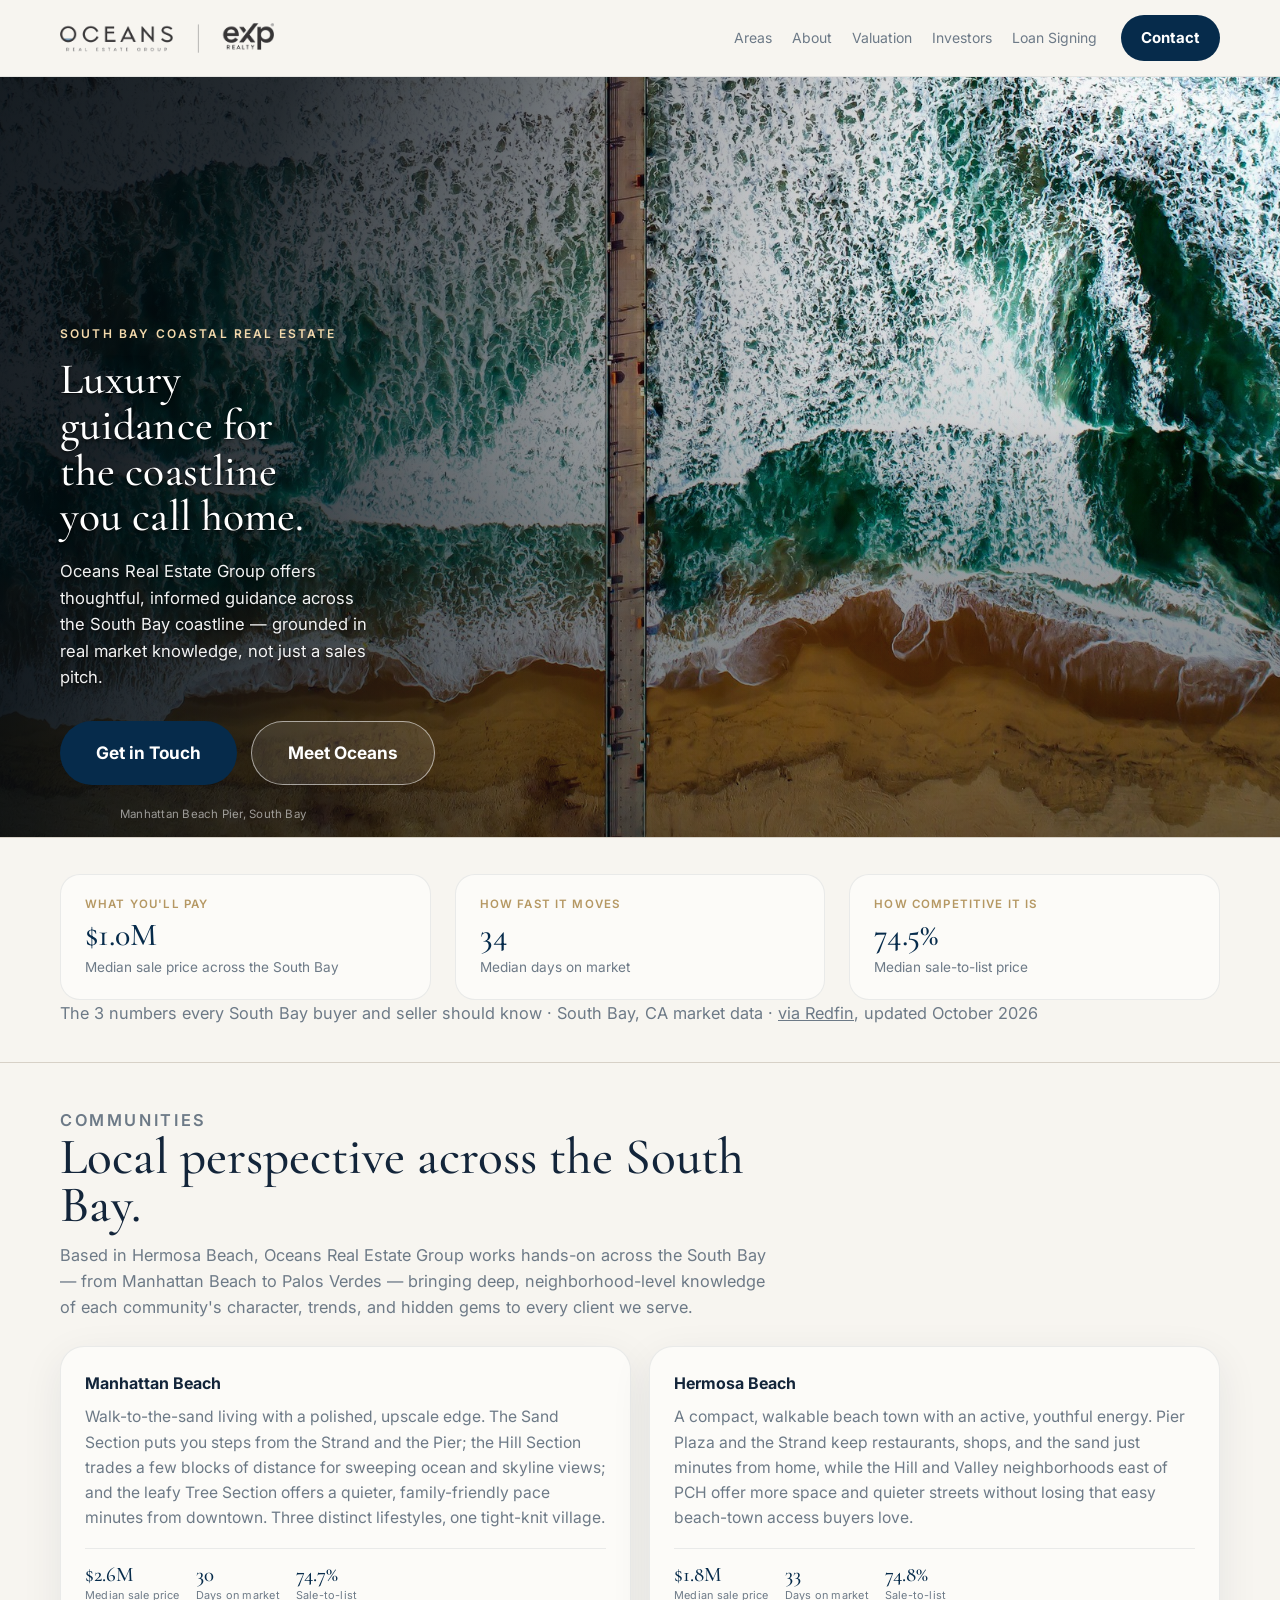
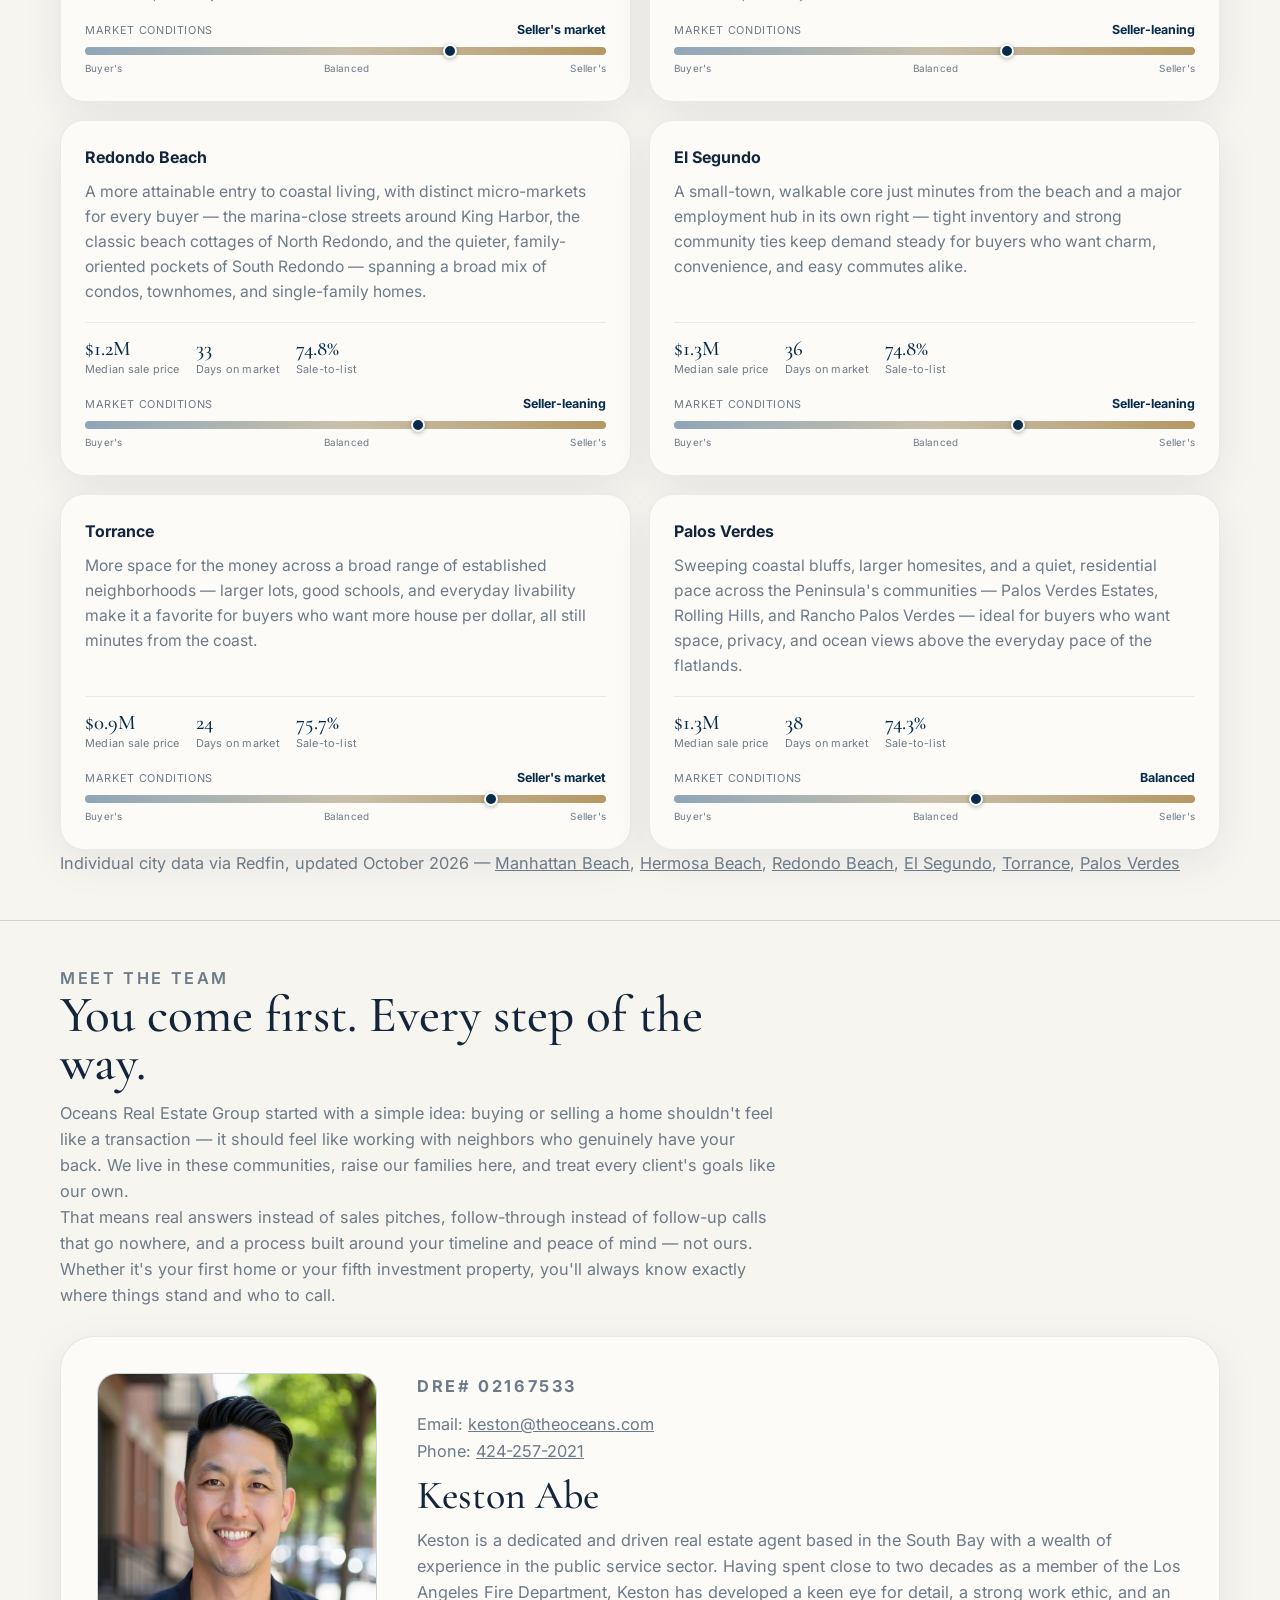
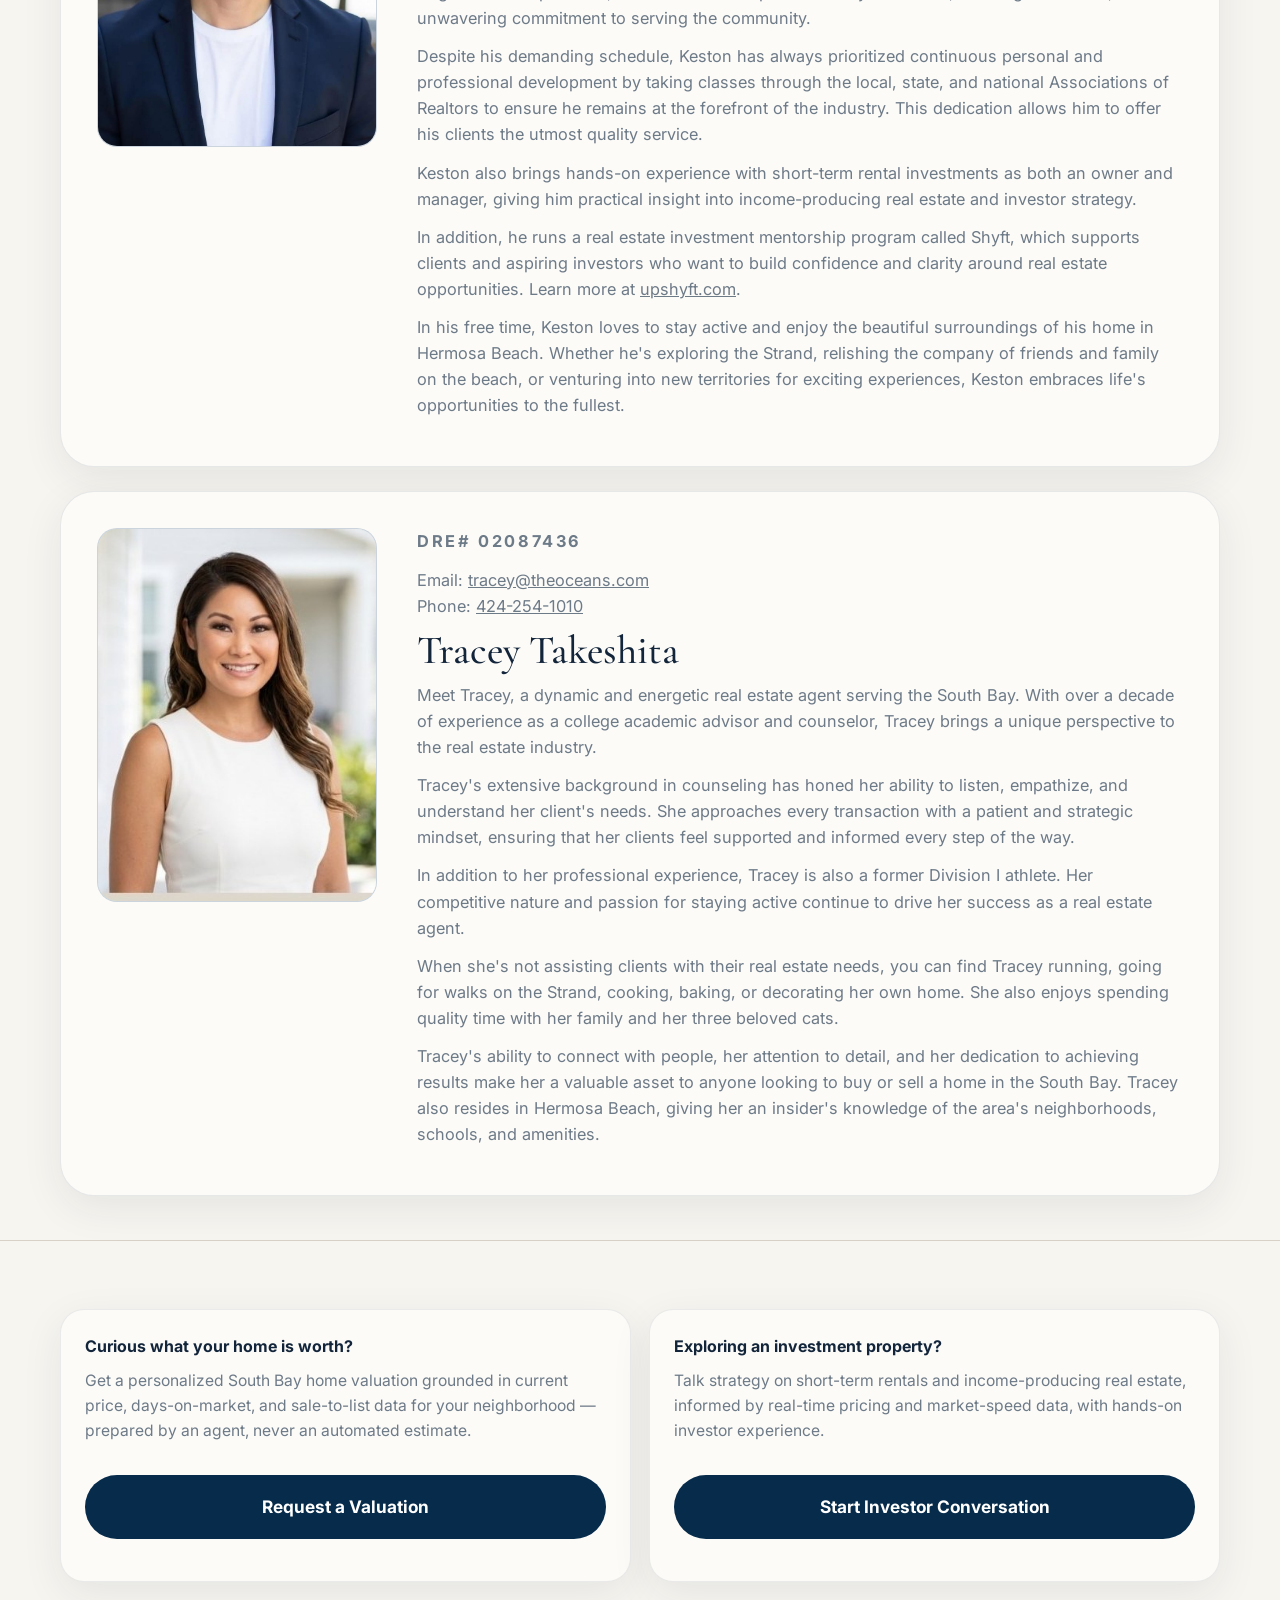
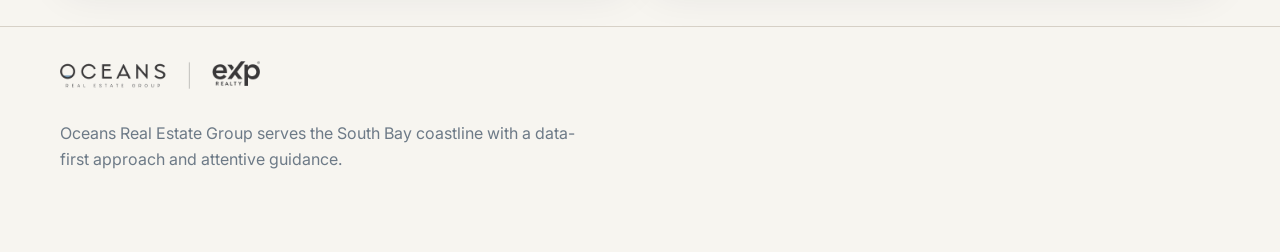
==== index.html @ c9e2d71c "Point lead forms at FormSubmit instead of HighLevel. Each form now posts JSON to the FormSubmit endp" ====
<!doctype html>
<html lang="en" data-theme="light">
<head>
<meta charset="utf-8">
<meta name="viewport" content="width=device-width, initial-scale=1">
<title>Oceans Real Estate Group | South Bay Real Estate</title>
<link rel="icon" href="/favicon.ico" sizes="any">
<link rel="icon" type="image/png" sizes="32x32" href="/images/favicon-32.png">
<link rel="icon" type="image/png" sizes="16x16" href="/images/favicon-16.png">
<link rel="apple-touch-icon" sizes="180x180" href="/images/apple-touch-icon.png">
<link rel="preconnect" href="https://fonts.googleapis.com">
<link rel="preconnect" href="https://fonts.gstatic.com" crossorigin>
<link href="https://fonts.googleapis.com/css2?family=Cormorant+Garamond:wght@400;500;600&family=Inter:wght@400;500;600;700&display=swap" rel="stylesheet">
<style>
:root{--bg:#f7f5f0;--surface:#fcfbf8;--surface-2:#f1ede6;--line:#d7d1c7;--text:#13253a;--muted:#6d7a87;--accent:#062b4b;--gold:#b59863;--radius-lg:28px;--radius-xl:36px;--shadow:0 12px 40px rgba(19,37,58,.08);--content:1160px}
*,:before,:after{box-sizing:border-box}html,body{margin:0;padding:0}body{font-family:Inter,system-ui,sans-serif;background:var(--bg);color:var(--text);line-height:1.6}img{display:block;max-width:100%;height:auto}a{color:inherit}
.container{width:min(var(--content),calc(100vw - 32px));margin:0 auto}
.skip{position:absolute;left:-9999px}.skip:focus{left:16px;top:16px;background:#fff;padding:10px 14px;border-radius:999px;z-index:999}
.site-header{position:sticky;top:0;z-index:30;background:rgba(247,245,240,.92);backdrop-filter:blur(14px);border-bottom:1px solid rgba(19,37,58,.08)}
.header-inner{min-height:76px;display:flex;align-items:center;justify-content:space-between;gap:24px}
.brand{display:flex;align-items:center;min-width:0;flex:1}
.brand-mark{width:min(620px,94vw);height:30px;background-size:auto 30px;background:url('[data-uri]') left center/contain no-repeat}
.header-links{display:flex;gap:20px;align-items:center;color:var(--muted);font-size:14px}
.header-links a{text-decoration:none}
.header-cta{display:inline-flex;align-items:center;justify-content:center;min-height:46px;padding:0 20px;border-radius:999px;background:var(--accent);color:#fff;text-decoration:none;font-weight:700;font-size:15px;white-space:nowrap}
.eyebrow{margin:0 0 14px;color:var(--gold);text-transform:uppercase;letter-spacing:.18em;font-size:12px;font-weight:600}
h1{margin:0 0 18px;font-family:'Cormorant Garamond',serif;font-weight:500;font-size:clamp(3.4rem,6vw,6.6rem);line-height:.94;letter-spacing:-.035em;max-width:9.2ch}
.lede{margin:0 0 30px;color:var(--muted);font-size:clamp(1.02rem,1.3vw,1.2rem);max-width:34ch}
.cta-row{display:flex;gap:14px;flex-wrap:wrap}.btn{display:inline-flex;align-items:center;justify-content:center;min-height:64px;padding:0 36px;border-radius:999px;text-decoration:none;font-weight:700;font-size:1.08rem}.btn-primary{background:var(--accent);color:#fff}.btn-secondary{background:var(--accent);color:#fff;border:1px solid var(--accent)}
.hero{position:relative;overflow:hidden;padding:0;min-height:min(86vh,760px);display:flex;flex-direction:column;justify-content:flex-end;isolation:isolate}
.hero-media{position:absolute;inset:0;z-index:0}
.hero-media img{width:100%;height:100%;object-fit:cover;object-position:center center;transform:scale(1.03)}
.hero-media::after{content:"";position:absolute;inset:0;background:linear-gradient(115deg,rgba(2,9,15,.92) 0%,rgba(2,9,15,.86) 18%,rgba(3,11,18,.62) 32%,rgba(3,12,19,.30) 46%,rgba(4,14,22,.08) 58%,rgba(4,14,22,.02) 70%,rgba(4,14,22,0) 100%),linear-gradient(180deg,rgba(4,14,22,0) 0%,rgba(4,14,22,.03) 25%,rgba(3,12,19,.16) 45%,rgba(2,10,17,.38) 62%,rgba(1,8,13,.58) 100%)}
.hero-inner{position:relative;z-index:2;padding:0 0 52px;display:flex;flex-direction:column;justify-content:flex-end;min-height:min(86vh,760px)}
.hero-copy{max-width:600px;opacity:0;transform:translateY(18px);animation:heroRise .9s cubic-bezier(.16,1,.3,1) .1s forwards}
.hero-copy .eyebrow{opacity:0;transform:translateY(12px);animation:heroRise .8s cubic-bezier(.16,1,.3,1) .05s forwards;color:#f3d9ac}
.hero-copy h1{opacity:0;transform:translateY(16px);animation:heroRise .9s cubic-bezier(.16,1,.3,1) .18s forwards;color:#fff;text-shadow:0 2px 4px rgba(0,0,0,.65),0 8px 28px rgba(0,0,0,.55),0 1px 0 rgba(0,0,0,.4);font-size:clamp(2.1rem,3.4vw,3.5rem);line-height:1.05;max-width:13ch;letter-spacing:.002em}
.hero-copy .lede{opacity:0;transform:translateY(14px);animation:heroRise .9s cubic-bezier(.16,1,.3,1) .3s forwards;color:rgba(255,255,255,.94);text-shadow:0 1px 3px rgba(0,0,0,.6),0 4px 16px rgba(0,0,0,.45);max-width:32ch}
.hero-copy .cta-row{opacity:0;transform:translateY(14px);animation:heroRise .9s cubic-bezier(.16,1,.3,1) .42s forwards}
.hero-copy .btn-secondary{background:rgba(255,255,255,.1);color:#fff;border:1px solid rgba(255,255,255,.55);backdrop-filter:blur(6px)}
@keyframes heroRise{to{opacity:1;transform:translateY(0)}}
@media (prefers-reduced-motion:reduce){.hero-copy,.hero-copy .eyebrow,.hero-copy h1,.hero-copy .lede,.hero-copy .cta-row{animation:none;opacity:1;transform:none}}
.hero-credit{position:absolute;right:0;bottom:14px;z-index:2;font-size:.72rem;color:rgba(255,255,255,.55);letter-spacing:.02em}
@media (max-width:900px){.hero{min-height:92vh}.hero-inner{min-height:92vh;padding:0 0 40px}.hero-copy h1{font-size:clamp(2.4rem,9vw,3rem);max-width:10ch}.hero-copy .lede{font-size:.98rem;max-width:26ch}}
.section{padding:44px 0;border-top:1px solid var(--line)}
.section-intro{max-width:720px;margin-bottom:26px}.section-label{margin:0 0 10px;color:var(--gold);text-transform:uppercase;letter-spacing:.16em;font-size:12px;font-weight:600}
.section h2{margin:0 0 12px;font-family:'Cormorant Garamond',serif;font-size:clamp(2.4rem,4vw,3.8rem);line-height:.94;font-weight:500}.section p{margin:0;color:var(--muted);font-size:1.02rem}
select{width:100%;max-width:100%}
.cards{display:grid;grid-template-columns:repeat(3,minmax(0,1fr));gap:18px;margin-top:24px}.card{background:var(--surface);border:1px solid rgba(19,37,58,.08);border-radius:24px;padding:24px;box-shadow:var(--shadow);display:flex;flex-direction:column}.card h3{margin:0 0 8px;font-size:1rem}.card p{font-size:.98rem;margin:0 0 18px}
.card-stats{display:flex;gap:16px;margin-top:auto;padding-top:16px;border-top:1px solid rgba(19,37,58,.08);flex-wrap:wrap}
.card-stat{display:flex;flex-direction:column;gap:1px}
.card-stat b{font-family:'Cormorant Garamond',serif;font-weight:500;font-size:1.3rem;color:var(--accent);line-height:1}
.card-stat span{font-size:.68rem;color:var(--muted);letter-spacing:.02em}
.market-gauge{margin:16px 0 0}
.market-gauge-label{display:flex;justify-content:space-between;align-items:baseline;margin-bottom:7px}
.market-gauge-title{font-size:.68rem;text-transform:uppercase;letter-spacing:.06em;color:var(--muted)}
.market-gauge-value{font-size:.78rem;font-weight:700;color:var(--accent)}
.market-gauge-track{position:relative;height:8px;border-radius:999px;background:linear-gradient(90deg,#8fa6b8 0%,#c9c0ab 50%,var(--gold) 100%);overflow:visible}
.market-gauge-marker{position:absolute;top:50%;width:14px;height:14px;border-radius:50%;background:var(--accent);border:2px solid var(--surface);box-shadow:0 1px 4px rgba(19,37,58,.35);transform:translate(-50%,-50%);transition:left 1s cubic-bezier(.16,1,.3,1)}
.market-gauge-ticks{display:flex;justify-content:space-between;margin-top:6px;font-size:.62rem;color:var(--muted);letter-spacing:.02em}
.card-stats-source{margin:12px 0 0;font-size:.7rem;color:var(--muted)}
.card-stats-source a{color:var(--muted);text-decoration:underline}
@media (max-width:900px){.card-stat b{font-size:1.15rem}.card-stat span{font-size:.64rem}.card-stats{gap:12px}}
#priorities{padding:36px 0;border-top:1px solid var(--line)}
.priorities-grid{display:grid;grid-template-columns:repeat(3,minmax(0,1fr));gap:24px}
.priority{display:flex;flex-direction:column;gap:4px;padding:20px 24px;background:var(--surface);border:1px solid rgba(19,37,58,.08);border-radius:20px}
.priority-label{font-size:.72rem;letter-spacing:.1em;text-transform:uppercase;color:var(--gold);font-weight:600}
.priority .stat-count{font-family:'Cormorant Garamond',serif;font-weight:500;font-size:2rem;color:var(--accent);line-height:1;margin:2px 0}
.priority-desc{font-size:.85rem;color:var(--muted)}
@media (max-width:900px){.priorities-grid{grid-template-columns:1fr;gap:14px}.priority{padding:18px 20px}.priority .stat-count{font-size:1.7rem}}
.team-grid{display:flex;flex-direction:column;gap:24px;margin-top:28px}.team-member{display:grid;grid-template-columns:280px minmax(0,1fr);gap:40px;background:var(--surface);border:1px solid rgba(19,37,58,.09);border-radius:34px;box-shadow:var(--shadow);padding:36px}.team-photo{width:100%}.team-photo img{width:100%;aspect-ratio:3/4;object-fit:cover;object-position:center top;border-radius:20px;border:1px solid rgba(19,37,58,.08);background:#dbe3ea;display:block}.team-info{min-width:0;display:flex;flex-direction:column;justify-content:center}.team-contact{margin:0 0 12px;color:var(--muted);font-size:.98rem}.bio-kicker{margin:0 0 10px;font-size:12px;letter-spacing:.16em;text-transform:uppercase;color:var(--gold);font-weight:700}.team-card-name{margin:0 0 12px!important;font-family:'Cormorant Garamond',serif!important;font-size:40px!important;line-height:.98!important;font-weight:500!important}.team-info p{margin:0 0 12px;color:var(--muted);font-size:1.02rem;max-width:78ch}
.footer{padding:34px 0 64px;border-top:1px solid var(--line)}
.footer-inner{display:flex;flex-direction:column;gap:16px;align-items:flex-start}
.footer-brand{width:min(320px,60vw);height:28px;background:url('[data-uri]') left center/contain no-repeat;opacity:.98}
.footer-copy{max-width:52ch;color:var(--muted);font-size:1rem}
.contact-grid{display:grid;grid-template-columns:minmax(0,1.05fr) minmax(320px,.85fr);gap:36px;align-items:start}
.contact-aside{background:var(--surface-2);border:1px solid rgba(19,37,58,.08);border-radius:24px;padding:28px;box-shadow:var(--shadow)}
.contact-aside h3{margin:0 0 14px;font-family:'Cormorant Garamond',serif;font-size:1.7rem;font-weight:500}
.contact-aside ul{margin:0;padding:0;list-style:none;display:grid;gap:14px}
.contact-aside li{display:flex;gap:12px;align-items:flex-start;color:var(--muted);font-size:.98rem}
.contact-aside li b{color:var(--text);display:block;font-size:.95rem;margin-bottom:2px}
.contact-aside .aside-divider{margin:18px 0;border-top:1px solid rgba(19,37,58,.1)}
@media (max-width:900px){.contact-grid{grid-template-columns:1fr}}
@media (max-width:900px){.header-inner{min-height:66px}.header-links{display:none}.brand-mark{width:min(620px,94vw);height:26px;background-size:auto 26px}.cards,.team-member{grid-template-columns:1fr}.hero-copy{max-width:none}.eyebrow{margin-bottom:12px;font-size:11px}.hero-copy h1{font-size:clamp(2.9rem,12vw,4.5rem);line-height:.96;max-width:11ch;letter-spacing:-.03em;text-wrap:balance}.lede{font-size:1rem;max-width:24ch}.cta-row{gap:12px}.btn{min-height:54px;padding:0 24px}.team-member{padding:22px;gap:18px}.team-photo img{aspect-ratio:4/3;max-width:220px;margin:0 auto}.team-card-name{font-size:34px!important}.footer-brand{width:min(280px,72vw);height:24px}form div[style*="grid-template-columns:repeat(2,minmax(0,1fr))"],form div[style*="grid-template-columns:repeat(3,minmax(0,1fr))"]{grid-template-columns:1fr !important}.cards[style*="grid-template-columns"]{grid-template-columns:1fr !important}}
</style>
</head>
<body>
<a class="skip" href="#main">Skip to content</a>
<header class="site-header">
  <div class="container header-inner">
    <div class="brand" aria-label="Oceans Real Estate Group and eXp Realty"><div class="brand-mark"></div></div>
    <nav class="header-links" aria-label="Primary">
      <a href="#areas">Areas</a>
      <a href="#about">About</a>
      <a href="valuation.html">Valuation</a>
      <a href="investor.html">Investors</a>
      <a href="loan-signing.html">Loan Signing</a>
    </nav>
    <a class="header-cta" href="contact.html">Contact</a>
  </div>
</header>
<main id="main">
  <section class="hero">
    <div class="hero-media">
      <picture>
        <source media="(max-width:760px)" srcset="images/hero-manhattan-pier-mobile.jpg">
        <img src="images/hero-manhattan-pier-desktop.jpg" alt="Aerial view straight down the Manhattan Beach Pier and Roundhouse, with the Sand Section and South Bay coastline beyond" fetchpriority="high">
      </picture>
    </div>
    <div class="container hero-inner">
      <div class="hero-copy">
        <p class="eyebrow">South Bay Coastal Real Estate</p>
        <h1>Luxury guidance for the coastline you call home.</h1>
        <p class="lede">Oceans Real Estate Group offers thoughtful, informed guidance across the South Bay coastline — grounded in real market knowledge, not just a sales pitch.</p>
        <div class="cta-row">
          <a class="btn btn-primary" href="contact.html">Get in Touch</a>
          <a class="btn btn-secondary" href="#about">Meet Oceans</a>
        </div>
      </div>
    </div>
    <span class="hero-credit container">Manhattan Beach Pier, South Bay</span>
  </section>
  <section class="section" id="priorities">
    <div class="container">
      <div class="priorities-grid">
        <div class="priority">
          <span class="priority-label">What you'll pay</span>
          <b class="stat-count" data-target="1.3" data-prefix="$" data-suffix="M" data-decimals="1">$0M</b>
          <span class="priority-desc">Median sale price across the South Bay</span>
        </div>
        <div class="priority">
          <span class="priority-label">How fast it moves</span>
          <b class="stat-count" data-target="45">0</b>
          <span class="priority-desc">Median days on market</span>
        </div>
        <div class="priority">
          <span class="priority-label">How competitive it is</span>
          <b class="stat-count" data-target="99.3" data-suffix="%" data-decimals="1">0%</b>
          <span class="priority-desc">Median sale-to-list price</span>
        </div>
      </div>
      <p class="card-stats-source">The 3 numbers every South Bay buyer and seller should know · South Bay, CA market data · <a href="https://www.redfin.com/neighborhood/547182/CA/Rancho-Palos-Verdes/South-Bay/housing-market" target="_blank" rel="noopener">via Redfin</a>, updated October 2026</p>
    </div>
  </section>
  <section class="section" id="areas">
    <div class="container">
      <div class="section-intro">
        <p class="section-label">Communities</p>
        <h2>Local perspective across the South Bay.</h2>
        <p>Based in Hermosa Beach, Oceans Real Estate Group works hands-on across the South Bay — from Manhattan Beach to Palos Verdes — bringing deep, neighborhood-level knowledge of each community's character, trends, and hidden gems to every client we serve.</p>
      </div>
      <div class="cards" style="grid-template-columns:repeat(2,minmax(0,1fr))">
        <article class="card">
          <h3>Manhattan Beach</h3>
          <p>Walk-to-the-sand living with a polished, upscale edge. The Sand Section puts you steps from the Strand and the Pier; the Hill Section trades a few blocks of distance for sweeping ocean and skyline views; and the leafy Tree Section offers a quieter, family-friendly pace minutes from downtown. Three distinct lifestyles, one tight-knit village.</p>
          <div class="card-stats">
            <div class="card-stat"><b class="stat-count" data-target="3492689" data-prefix="$" data-suffix="" data-format="compact">$0</b><span>Median sale price</span></div>
            <div class="card-stat"><b class="stat-count" data-target="40">0</b><span>Days on market</span></div>
            <div class="card-stat"><b class="stat-count" data-target="99.6" data-suffix="%" data-decimals="1">0%</b><span>Sale-to-list</span></div>
          </div>
          <div class="market-gauge" data-score="70">
            <div class="market-gauge-label"><span class="market-gauge-title">Market conditions</span><span class="market-gauge-value">Seller's market</span></div>
            <div class="market-gauge-track"><span class="market-gauge-marker"></span></div>
            <div class="market-gauge-ticks"><span>Buyer's</span><span>Balanced</span><span>Seller's</span></div>
          </div>
        </article>
        <article class="card">
          <h3>Hermosa Beach</h3>
          <p>A compact, walkable beach town with an active, youthful energy. Pier Plaza and the Strand keep restaurants, shops, and the sand just minutes from home, while the Hill and Valley neighborhoods east of PCH offer more space and quieter streets without losing that easy beach-town access buyers love.</p>
          <div class="card-stats">
            <div class="card-stat"><b class="stat-count" data-target="2417650" data-prefix="$" data-suffix="" data-format="compact">$0</b><span>Median sale price</span></div>
            <div class="card-stat"><b class="stat-count" data-target="44">0</b><span>Days on market</span></div>
            <div class="card-stat"><b class="stat-count" data-target="99.7" data-suffix="%" data-decimals="1">0%</b><span>Sale-to-list</span></div>
          </div>
          <div class="market-gauge" data-score="64">
            <div class="market-gauge-label"><span class="market-gauge-title">Market conditions</span><span class="market-gauge-value">Seller-leaning</span></div>
            <div class="market-gauge-track"><span class="market-gauge-marker"></span></div>
            <div class="market-gauge-ticks"><span>Buyer's</span><span>Balanced</span><span>Seller's</span></div>
          </div>
        </article>
        <article class="card">
          <h3>Redondo Beach</h3>
          <p>A more attainable entry to coastal living, with distinct micro-markets for every buyer — the marina-close streets around King Harbor, the classic beach cottages of North Redondo, and the quieter, family-oriented pockets of South Redondo — spanning a broad mix of condos, townhomes, and single-family homes.</p>
          <div class="card-stats">
            <div class="card-stat"><b class="stat-count" data-target="1574958" data-prefix="$" data-suffix="" data-format="compact">$0</b><span>Median sale price</span></div>
            <div class="card-stat"><b class="stat-count" data-target="44">0</b><span>Days on market</span></div>
            <div class="card-stat"><b class="stat-count" data-target="99.7" data-suffix="%" data-decimals="1">0%</b><span>Sale-to-list</span></div>
          </div>
          <div class="market-gauge" data-score="64">
            <div class="market-gauge-label"><span class="market-gauge-title">Market conditions</span><span class="market-gauge-value">Seller-leaning</span></div>
            <div class="market-gauge-track"><span class="market-gauge-marker"></span></div>
            <div class="market-gauge-ticks"><span>Buyer's</span><span>Balanced</span><span>Seller's</span></div>
          </div>
        </article>
        <article class="card">
          <h3>El Segundo</h3>
          <p>A small-town, walkable core just minutes from the beach and a major employment hub in its own right — tight inventory and strong community ties keep demand steady for buyers who want charm, convenience, and easy commutes alike.</p>
          <div class="card-stats">
            <div class="card-stat"><b class="stat-count" data-target="1698876" data-prefix="$" data-suffix="" data-format="compact">$0</b><span>Median sale price</span></div>
            <div class="card-stat"><b class="stat-count" data-target="48">0</b><span>Days on market</span></div>
            <div class="card-stat"><b class="stat-count" data-target="99.7" data-suffix="%" data-decimals="1">0%</b><span>Sale-to-list</span></div>
          </div>
          <div class="market-gauge" data-score="66">
            <div class="market-gauge-label"><span class="market-gauge-title">Market conditions</span><span class="market-gauge-value">Seller-leaning</span></div>
            <div class="market-gauge-track"><span class="market-gauge-marker"></span></div>
            <div class="market-gauge-ticks"><span>Buyer's</span><span>Balanced</span><span>Seller's</span></div>
          </div>
        </article>
        <article class="card">
          <h3>Torrance</h3>
          <p>More space for the money across a broad range of established neighborhoods — larger lots, good schools, and everyday livability make it a favorite for buyers who want more house per dollar, all still minutes from the coast.</p>
          <div class="card-stats">
            <div class="card-stat"><b class="stat-count" data-target="1206701" data-prefix="$" data-suffix="" data-format="compact">$0</b><span>Median sale price</span></div>
            <div class="card-stat"><b class="stat-count" data-target="32">0</b><span>Days on market</span></div>
            <div class="card-stat"><b class="stat-count" data-target="100.9" data-suffix="%" data-decimals="1">0%</b><span>Sale-to-list</span></div>
          </div>
          <div class="market-gauge" data-score="78">
            <div class="market-gauge-label"><span class="market-gauge-title">Market conditions</span><span class="market-gauge-value">Seller's market</span></div>
            <div class="market-gauge-track"><span class="market-gauge-marker"></span></div>
            <div class="market-gauge-ticks"><span>Buyer's</span><span>Balanced</span><span>Seller's</span></div>
          </div>
        </article>
        <article class="card">
          <h3>Palos Verdes</h3>
          <p>Sweeping coastal bluffs, larger homesites, and a quiet, residential pace across the Peninsula's communities — Palos Verdes Estates, Rolling Hills, and Rancho Palos Verdes — ideal for buyers who want space, privacy, and ocean views above the everyday pace of the flatlands.</p>
          <div class="card-stats">
            <div class="card-stat"><b class="stat-count" data-target="1738849" data-prefix="$" data-suffix="" data-format="compact">$0</b><span>Median sale price</span></div>
            <div class="card-stat"><b class="stat-count" data-target="50">0</b><span>Days on market</span></div>
            <div class="card-stat"><b class="stat-count" data-target="99.0" data-suffix="%" data-decimals="1">0%</b><span>Sale-to-list</span></div>
          </div>
          <div class="market-gauge" data-score="58">
            <div class="market-gauge-label"><span class="market-gauge-title">Market conditions</span><span class="market-gauge-value">Balanced</span></div>
            <div class="market-gauge-track"><span class="market-gauge-marker"></span></div>
            <div class="market-gauge-ticks"><span>Buyer's</span><span>Balanced</span><span>Seller's</span></div>
          </div>
        </article>
      </div>
      <p class="card-stats-source">Individual city data via Redfin, updated October 2026 — <a href="https://www.redfin.com/city/11576/CA/Manhattan-Beach/housing-market" target="_blank" rel="noopener">Manhattan Beach</a>, <a href="https://www.redfin.com/city/8536/CA/Hermosa-Beach/housing-market" target="_blank" rel="noopener">Hermosa Beach</a>, <a href="https://www.redfin.com/city/15507/CA/Redondo-Beach/housing-market" target="_blank" rel="noopener">Redondo Beach</a>, <a href="https://www.redfin.com/city/5771/CA/El-Segundo/housing-market" target="_blank" rel="noopener">El Segundo</a>, <a href="https://www.redfin.com/city/20094/CA/Torrance/housing-market" target="_blank" rel="noopener">Torrance</a>, <a href="https://www.redfin.com/city/15404/CA/Rancho-Palos-Verdes/housing-market" target="_blank" rel="noopener">Palos Verdes</a></p>
    </div>
  </section>
  <section class="section" id="about">
    <div class="container">
      <div class="section-intro">
        <p class="section-label">Meet the Team</p>
        <h2>You come first. Every step of the way.</h2>
        <p>Oceans Real Estate Group started with a simple idea: buying or selling a home shouldn't feel like a transaction — it should feel like working with neighbors who genuinely have your back. We live in these communities, raise our families here, and treat every client's goals like our own.</p>
        <p>That means real answers instead of sales pitches, follow-through instead of follow-up calls that go nowhere, and a process built around your timeline and peace of mind — not ours. Whether it's your first home or your fifth investment property, you'll always know exactly where things stand and who to call.</p>
      </div>
      <div class="team-grid">
      <article class="team-member">
        <div class="team-photo"><img src="[data-uri]" alt="Keston Abe headshot" width="900" height="1100"></div>
        <div class="team-info">
          <p class="bio-kicker">DRE# 02167533</p>
          <p class="team-contact">Email: <a href="mailto:keston@theoceans.com">keston@theoceans.com</a><br>Phone: <a href="tel:4242572021">424-257-2021</a></p>
          <h3 class="team-card-name">Keston Abe</h3>
          <p>Keston is a dedicated and driven real estate agent based in the South Bay with a wealth of experience in the public service sector. Having spent close to two decades as a member of the Los Angeles Fire Department, Keston has developed a keen eye for detail, a strong work ethic, and an unwavering commitment to serving the community.</p>
          <p>Despite his demanding schedule, Keston has always prioritized continuous personal and professional development by taking classes through the local, state, and national Associations of Realtors to ensure he remains at the forefront of the industry. This dedication allows him to offer his clients the utmost quality service.</p>
          <p>Keston also brings hands-on experience with short-term rental investments as both an owner and manager, giving him practical insight into income-producing real estate and investor strategy.</p>
          <p>In addition, he runs a real estate investment mentorship program called Shyft, which supports clients and aspiring investors who want to build confidence and clarity around real estate opportunities. Learn more at <a href="https://upshyft.com" target="_blank" rel="noopener noreferrer">upshyft.com</a>.</p>
          <p>In his free time, Keston loves to stay active and enjoy the beautiful surroundings of his home in Hermosa Beach. Whether he's exploring the Strand, relishing the company of friends and family on the beach, or venturing into new territories for exciting experiences, Keston embraces life's opportunities to the fullest.</p>
        </div>
      </article>
      <article class="team-member">
        <div class="team-photo"><img src="[data-uri]" alt="Tracey Takeshita headshot" width="369" height="474"></div>
        <div class="team-info">
          <p class="bio-kicker">DRE# 02087436</p>
          <p class="team-contact">Email: <a href="mailto:tracey@theoceans.com">tracey@theoceans.com</a><br>Phone: <a href="tel:4242541010">424-254-1010</a></p>
          <h3 class="team-card-name">Tracey Takeshita</h3>
          <p>Meet Tracey, a dynamic and energetic real estate agent serving the South Bay. With over a decade of experience as a college academic advisor and counselor, Tracey brings a unique perspective to the real estate industry.</p>
          <p>Tracey's extensive background in counseling has honed her ability to listen, empathize, and understand her client's needs. She approaches every transaction with a patient and strategic mindset, ensuring that her clients feel supported and informed every step of the way.</p>
          <p>In addition to her professional experience, Tracey is also a former Division I athlete. Her competitive nature and passion for staying active continue to drive her success as a real estate agent.</p>
          <p>When she's not assisting clients with their real estate needs, you can find Tracey running, going for walks on the Strand, cooking, baking, or decorating her own home. She also enjoys spending quality time with her family and her three beloved cats.</p>
          <p>Tracey's ability to connect with people, her attention to detail, and her dedication to achieving results make her a valuable asset to anyone looking to buy or sell a home in the South Bay. Tracey also resides in Hermosa Beach, giving her an insider's knowledge of the area's neighborhoods, schools, and amenities.</p>
        </div>
      </article>
      </div>
    </section>
  <section class="section" id="next-steps">
    <div class="container">
      <div class="cards" style="grid-template-columns:repeat(2,minmax(0,1fr))">
        <article class="card">
          <h3>Curious what your home is worth?</h3>
          <p>Get a personalized South Bay home valuation grounded in current price, days-on-market, and sale-to-list data for your neighborhood — prepared by an agent, never an automated estimate.</p>
          <p style="margin-top:14px"><a class="btn btn-primary" href="valuation.html" style="width:100%;text-align:center">Request a Valuation</a></p>
        </article>
        <article class="card">
          <h3>Exploring an investment property?</h3>
          <p>Talk strategy on short-term rentals and income-producing real estate, informed by real-time pricing and market-speed data, with hands-on investor experience.</p>
          <p style="margin-top:14px"><a class="btn btn-primary" href="investor.html" style="width:100%;text-align:center">Start Investor Conversation</a></p>
        </article>
      </div>
    </div>
  </section>
</main>
<footer class="footer">
  <div class="container footer-inner">
    <div class="footer-brand" aria-label="Oceans Real Estate Group and eXp Realty"></div>
    <p class="footer-copy">Oceans Real Estate Group serves the South Bay coastline with a data-first approach and attentive guidance.</p>
  </div>
</footer>

<script>
(function(){
  // Leads are emailed through FormSubmit.
  const FORM_ENDPOINT = 'https://formsubmit.app/f/q8vhg24vbb';
  const FORM_SUBJECTS = {
    contact: 'New Oceans Contact lead',
    valuation: 'New Oceans Home Valuation lead',
    investor: 'New Oceans Investor lead',
    'loan-signing': 'New Oceans Loan Signing lead',
    rate: 'New Oceans Rate Page lead'
  };


  // Spam protection (client-side only; real visitors see no change).
  const LOADED_AT = Date.now();
  const MIN_FILL_MS = 3000;
  const HONEYPOT = 'company_website';
  function looksLikeJunkName(name){
    return name.split(/\s+/).some(t => {
      const w = t.toLowerCase().replace(/[^a-z]/g,'');
      if(w.length >= 5 && !/[aeiouy]/.test(w)) return true;   // e.g. "Lmxks"
      return /[^aeiouy]{6,}/.test(w);                           // e.g. "Hwznlxds"
    });
  }
  function looksLikeDotTrickGmail(email){
    const m = email.toLowerCase().match(/^([^@]+)@(gmail|googlemail)\.com$/);
    if(!m) return false;
    const parts = m[1].split('.');
    return parts.length >= 4 && parts.filter(p => p.length <= 2).length >= 2; // e.g. "hej.u.qa.be.5.5.0"
  }
  function showSuccess(form){
    const error = form.querySelector('.form-error');
    if(error) error.style.display = 'none';
    form.reset();
    const success = form.querySelector('.form-success');
    if(success){ success.style.display = 'block'; setTimeout(()=>{ success.style.display = 'none'; }, 6000); success.scrollIntoView({behavior:'smooth', block:'nearest'}); }
  }
  function showError(form){
    const success = form.querySelector('.form-success');
    if(success) success.style.display = 'none';
    const error = form.querySelector('.form-error');
    if(error){ error.style.display = 'block'; error.scrollIntoView({behavior:'smooth', block:'nearest'}); }
  }

  document.querySelectorAll('form[data-lead-form]').forEach(form => {
    form.addEventListener('submit', (e)=>{
      e.preventDefault();
      const fd = new FormData(form);
      const trap = (fd.get(HONEYPOT) || '').toString().trim();
      fd.delete(HONEYPOT);
      const source = form.getAttribute('data-lead-form') || 'general';
      const first = (fd.get('First name') || '').toString().trim();
      const last = (fd.get('Last name') || '').toString().trim();
      const name = (fd.get('Name') || [first,last].filter(Boolean).join(' ') || fd.get('Valuation name') || fd.get('Investor name') || '').toString().trim();
      const email = (fd.get('Email') || fd.get('Valuation email') || fd.get('Investor email') || '').toString().trim();
      const phone = (fd.get('Phone') || fd.get('Investor phone') || '').toString().trim();
      const details = Array.from(fd.entries()).filter(([k]) => !['First name','Last name','Name','Valuation name','Investor name','Email','Valuation email','Investor email','Phone','Investor phone'].includes(k)).map(([k,v]) => `${k}: ${v}`).join(' | ');
      const message = (fd.get('Message') || fd.get('Notes') || fd.get('Investor goals') || fd.get('Valuation notes') || '').toString().trim();
      if(trap || Date.now() - LOADED_AT < MIN_FILL_MS || looksLikeJunkName(name) || looksLikeDotTrickGmail(email)){ showSuccess(form); return; }
      const payload = { source, form_type:source, name, first_name:first, last_name:last, email, phone, message, details, submittedAt:new Date().toISOString(), page: location.href, _subject: FORM_SUBJECTS[source] || 'New Oceans lead', _replyto: email };

      const submitBtn = form.querySelector('button[type="submit"]');
      if(submitBtn){ submitBtn.disabled = true; }

      fetch(FORM_ENDPOINT, {
        method: 'POST',
        headers: { 'Content-Type': 'application/json', 'Accept': 'application/json' },
        body: JSON.stringify(payload)
      }).then(async (res) => {
        let data = null;
        try { data = await res.json(); } catch (err) { data = null; }
        // FormSubmit success is { ok: true, id, message }; errors are { ok: false, error: { code, message } }.
        if(!res.ok || !data || data.ok !== true) throw new Error('submit failed');
        showSuccess(form);
      }).catch(()=>{
        showError(form);
      }).finally(()=>{
        if(submitBtn){ submitBtn.disabled = false; }
      });
    });
  });
})();
</script>

<script>
(function(){
  var counters=document.querySelectorAll('.stat-count');
  function formatStat(el,value){
    var prefix=el.getAttribute('data-prefix')||'';
    var suffix=el.getAttribute('data-suffix')||'';
    var decimals=parseInt(el.getAttribute('data-decimals'),10)||0;
    if(el.getAttribute('data-format')==='compact'){
      return prefix+(value/1000000).toFixed(1)+'M'+suffix;
    }
    return prefix+value.toFixed(decimals)+suffix;
  }
  function animateGroup(group){
    group.forEach(function(el){
      var target=parseFloat(el.getAttribute('data-target'))||0;
      var dur=1200,startTime=null;
      function step(ts){
        if(!startTime) startTime=ts;
        var progress=Math.min((ts-startTime)/dur,1);
        el.textContent=formatStat(el,progress*target);
        if(progress<1) requestAnimationFrame(step);
        else el.textContent=formatStat(el,target);
      }
      requestAnimationFrame(step);
    });
  }
  if(counters.length && 'IntersectionObserver' in window){
    var groups={};
    counters.forEach(function(el){
      var container=el.closest('.hero-stats,.card-stats,.priorities-grid')||el.parentElement;
      if(!groups[container]) groups[container]={container:container,items:[]};
      groups[container].items.push(el);
    });
    var obs=new IntersectionObserver(function(entries){
      entries.forEach(function(entry){
        if(entry.isIntersecting){
          var g=groups[entry.target];
          if(g && !g.done){
            g.done=true;
            animateGroup(g.items);
          }
          obs.unobserve(entry.target);
        }
      });
    },{threshold:.3});
    Object.keys(groups).forEach(function(key){obs.observe(groups[key].container)});
  } else {
    counters.forEach(function(el){el.textContent=formatStat(el,parseFloat(el.getAttribute('data-target'))||0)});
  }
})();
</script>

<script>
(function(){
  var gauges=document.querySelectorAll('.market-gauge');
  if(!gauges.length) return;
  function place(gauge){
    var score=parseFloat(gauge.getAttribute('data-score'))||50;
    var marker=gauge.querySelector('.market-gauge-marker');
    if(marker) marker.style.left=Math.max(4,Math.min(96,score))+'%';
  }
  if('IntersectionObserver' in window){
    var obs=new IntersectionObserver(function(entries){
      entries.forEach(function(entry){
        if(entry.isIntersecting){
          place(entry.target);
          obs.unobserve(entry.target);
        }
      });
    },{threshold:.3});
    gauges.forEach(function(g){
      g.querySelector('.market-gauge-marker').style.left='0%';
      obs.observe(g);
    });
  } else {
    gauges.forEach(place);
  }
})();
</script>

</body>
</html>
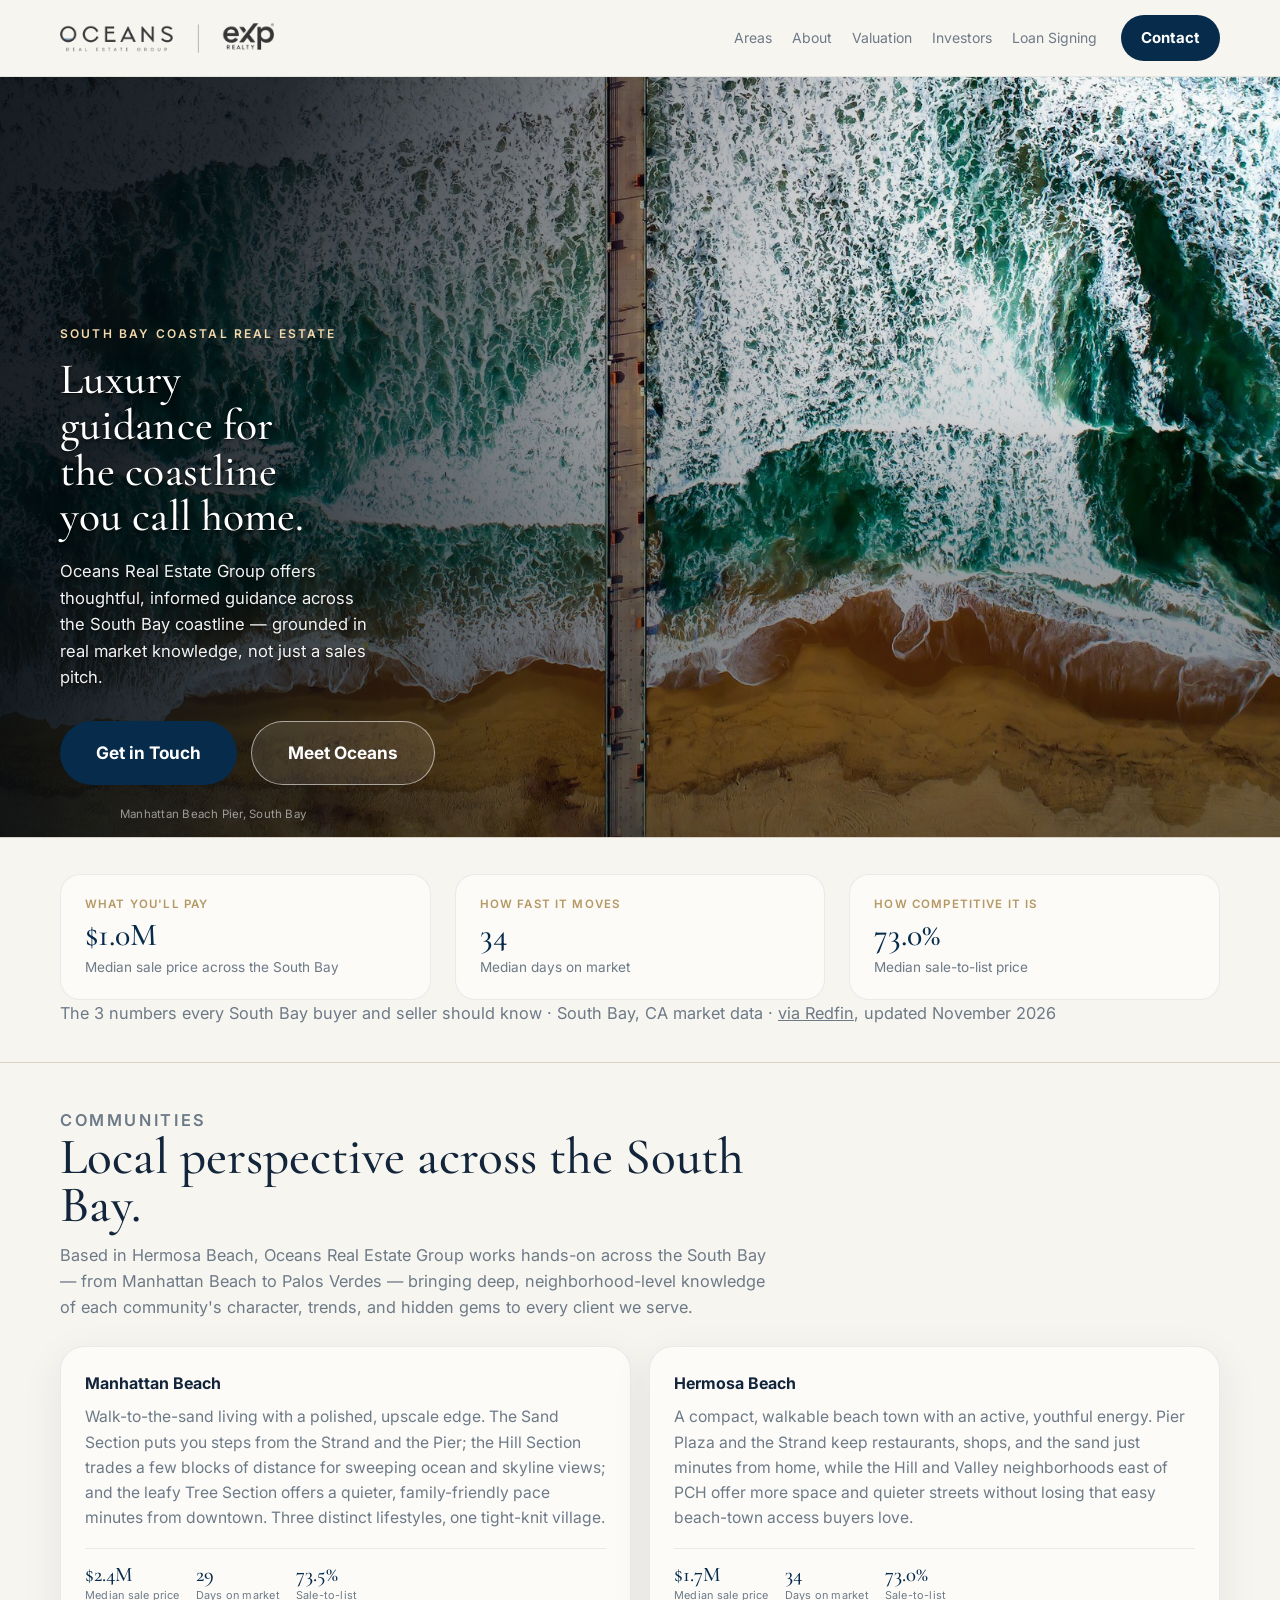
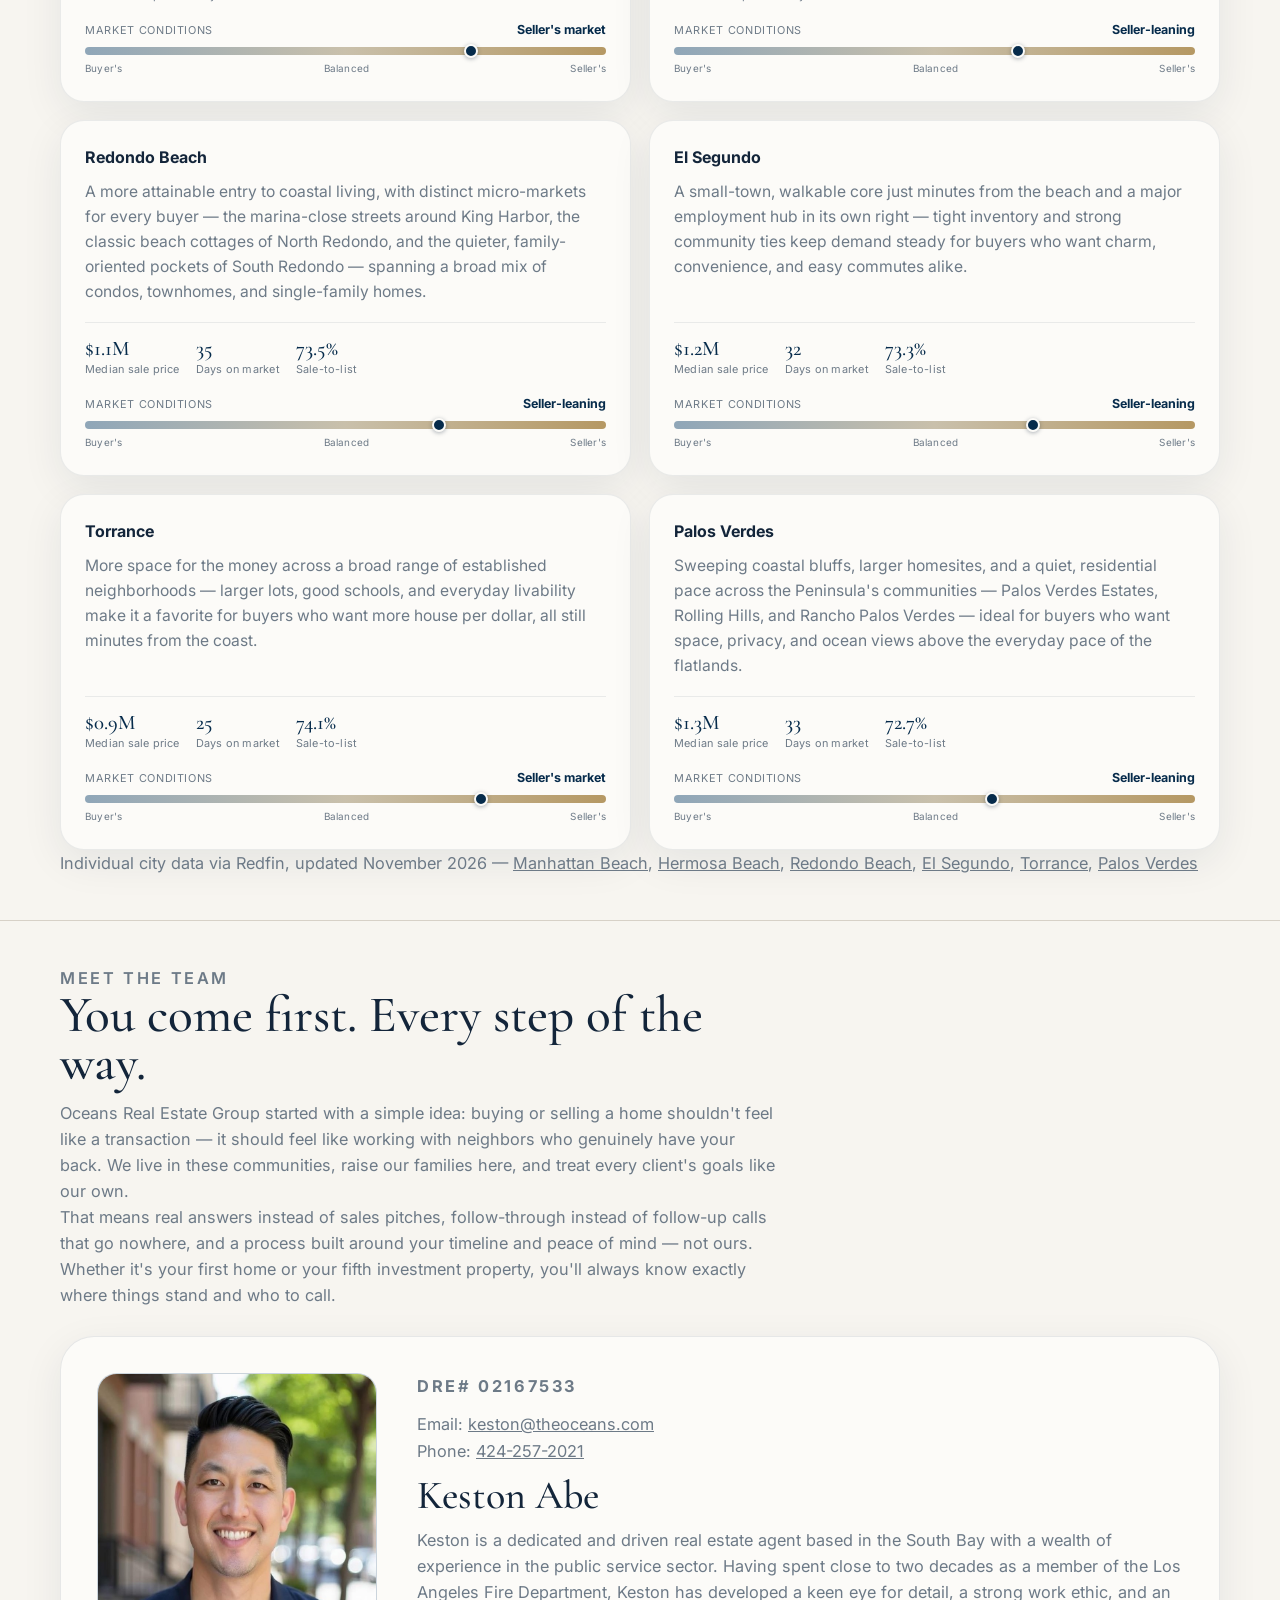
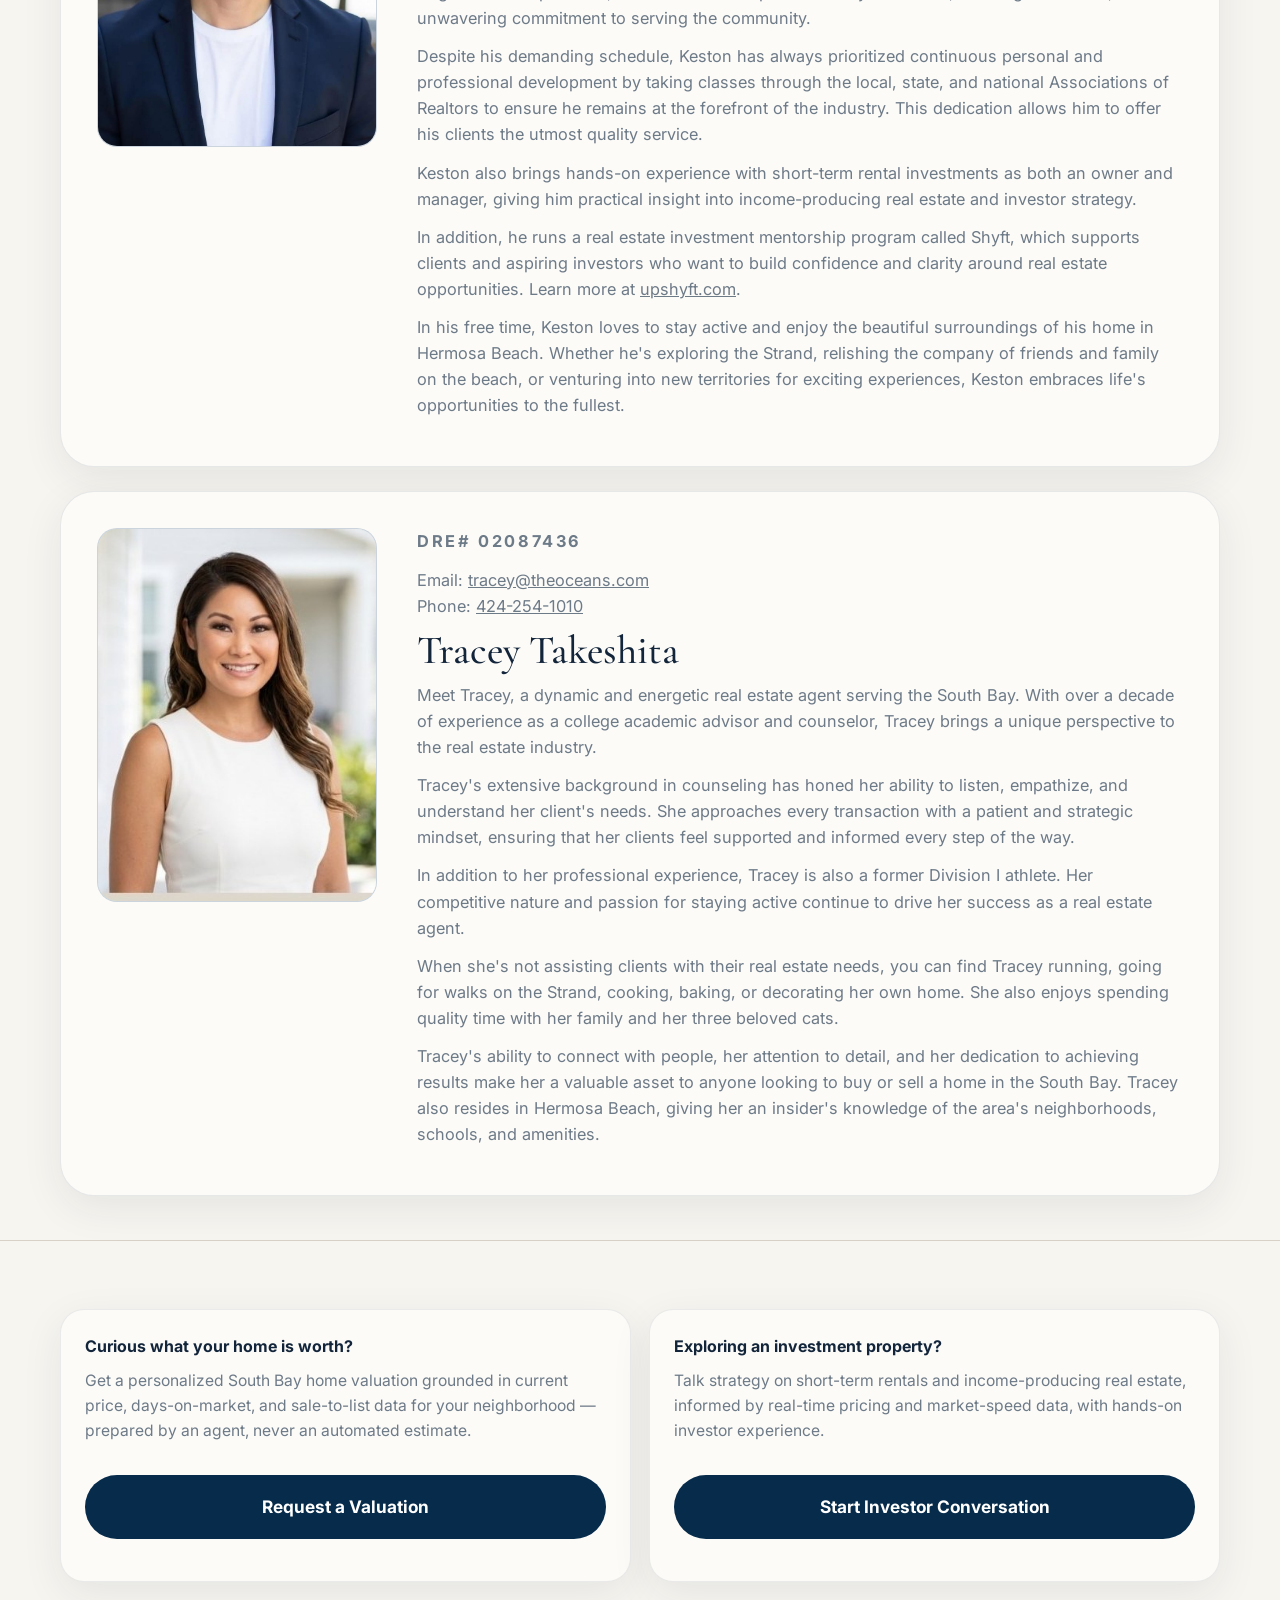
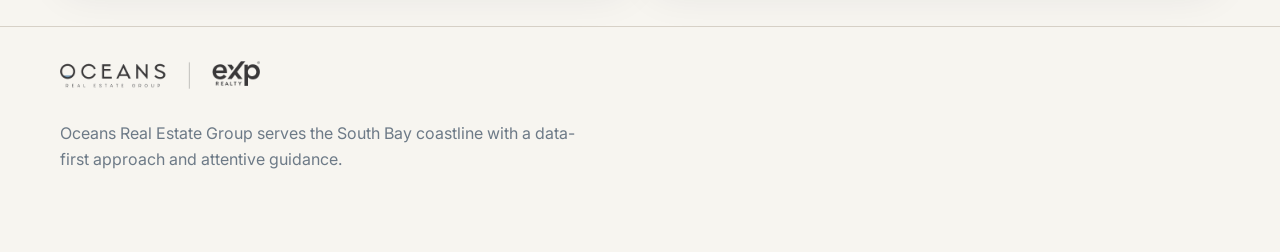
==== commit 6cc0c963: "Refresh South Bay market data to November 2026" ====
--- a/index.html
+++ b/index.html
@@ -130,16 +130,16 @@
         </div>
         <div class="priority">
           <span class="priority-label">How fast it moves</span>
-          <b class="stat-count" data-target="45">0</b>
+          <b class="stat-count" data-target="46">0</b>
           <span class="priority-desc">Median days on market</span>
         </div>
         <div class="priority">
           <span class="priority-label">How competitive it is</span>
-          <b class="stat-count" data-target="99.3" data-suffix="%" data-decimals="1">0%</b>
+          <b class="stat-count" data-target="99.1" data-suffix="%" data-decimals="1">0%</b>
           <span class="priority-desc">Median sale-to-list price</span>
         </div>
       </div>
-      <p class="card-stats-source">The 3 numbers every South Bay buyer and seller should know · South Bay, CA market data · <a href="https://www.redfin.com/neighborhood/547182/CA/Rancho-Palos-Verdes/South-Bay/housing-market" target="_blank" rel="noopener">via Redfin</a>, updated October 2026</p>
+      <p class="card-stats-source">The 3 numbers every South Bay buyer and seller should know · South Bay, CA market data · <a href="https://www.redfin.com/neighborhood/547182/CA/Rancho-Palos-Verdes/South-Bay/housing-market" target="_blank" rel="noopener">via Redfin</a>, updated November 2026</p>
     </div>
   </section>
   <section class="section" id="areas">
@@ -154,11 +154,11 @@
           <h3>Manhattan Beach</h3>
           <p>Walk-to-the-sand living with a polished, upscale edge. The Sand Section puts you steps from the Strand and the Pier; the Hill Section trades a few blocks of distance for sweeping ocean and skyline views; and the leafy Tree Section offers a quieter, family-friendly pace minutes from downtown. Three distinct lifestyles, one tight-knit village.</p>
           <div class="card-stats">
-            <div class="card-stat"><b class="stat-count" data-target="3492689" data-prefix="$" data-suffix="" data-format="compact">$0</b><span>Median sale price</span></div>
+            <div class="card-stat"><b class="stat-count" data-target="3285935" data-prefix="$" data-suffix="" data-format="compact">$0</b><span>Median sale price</span></div>
             <div class="card-stat"><b class="stat-count" data-target="40">0</b><span>Days on market</span></div>
-            <div class="card-stat"><b class="stat-count" data-target="99.6" data-suffix="%" data-decimals="1">0%</b><span>Sale-to-list</span></div>
-          </div>
-          <div class="market-gauge" data-score="70">
+            <div class="card-stat"><b class="stat-count" data-target="99.8" data-suffix="%" data-decimals="1">0%</b><span>Sale-to-list</span></div>
+          </div>
+          <div class="market-gauge" data-score="74">
             <div class="market-gauge-label"><span class="market-gauge-title">Market conditions</span><span class="market-gauge-value">Seller's market</span></div>
             <div class="market-gauge-track"><span class="market-gauge-marker"></span></div>
             <div class="market-gauge-ticks"><span>Buyer's</span><span>Balanced</span><span>Seller's</span></div>
@@ -168,11 +168,11 @@
           <h3>Hermosa Beach</h3>
           <p>A compact, walkable beach town with an active, youthful energy. Pier Plaza and the Strand keep restaurants, shops, and the sand just minutes from home, while the Hill and Valley neighborhoods east of PCH offer more space and quieter streets without losing that easy beach-town access buyers love.</p>
           <div class="card-stats">
-            <div class="card-stat"><b class="stat-count" data-target="2417650" data-prefix="$" data-suffix="" data-format="compact">$0</b><span>Median sale price</span></div>
-            <div class="card-stat"><b class="stat-count" data-target="44">0</b><span>Days on market</span></div>
-            <div class="card-stat"><b class="stat-count" data-target="99.7" data-suffix="%" data-decimals="1">0%</b><span>Sale-to-list</span></div>
-          </div>
-          <div class="market-gauge" data-score="64">
+            <div class="card-stat"><b class="stat-count" data-target="2298905" data-prefix="$" data-suffix="" data-format="compact">$0</b><span>Median sale price</span></div>
+            <div class="card-stat"><b class="stat-count" data-target="46">0</b><span>Days on market</span></div>
+            <div class="card-stat"><b class="stat-count" data-target="99.1" data-suffix="%" data-decimals="1">0%</b><span>Sale-to-list</span></div>
+          </div>
+          <div class="market-gauge" data-score="66">
             <div class="market-gauge-label"><span class="market-gauge-title">Market conditions</span><span class="market-gauge-value">Seller-leaning</span></div>
             <div class="market-gauge-track"><span class="market-gauge-marker"></span></div>
             <div class="market-gauge-ticks"><span>Buyer's</span><span>Balanced</span><span>Seller's</span></div>
@@ -182,11 +182,11 @@
           <h3>Redondo Beach</h3>
           <p>A more attainable entry to coastal living, with distinct micro-markets for every buyer — the marina-close streets around King Harbor, the classic beach cottages of North Redondo, and the quieter, family-oriented pockets of South Redondo — spanning a broad mix of condos, townhomes, and single-family homes.</p>
           <div class="card-stats">
-            <div class="card-stat"><b class="stat-count" data-target="1574958" data-prefix="$" data-suffix="" data-format="compact">$0</b><span>Median sale price</span></div>
-            <div class="card-stat"><b class="stat-count" data-target="44">0</b><span>Days on market</span></div>
-            <div class="card-stat"><b class="stat-count" data-target="99.7" data-suffix="%" data-decimals="1">0%</b><span>Sale-to-list</span></div>
-          </div>
-          <div class="market-gauge" data-score="64">
+            <div class="card-stat"><b class="stat-count" data-target="1541766" data-prefix="$" data-suffix="" data-format="compact">$0</b><span>Median sale price</span></div>
+            <div class="card-stat"><b class="stat-count" data-target="47">0</b><span>Days on market</span></div>
+            <div class="card-stat"><b class="stat-count" data-target="99.9" data-suffix="%" data-decimals="1">0%</b><span>Sale-to-list</span></div>
+          </div>
+          <div class="market-gauge" data-score="68">
             <div class="market-gauge-label"><span class="market-gauge-title">Market conditions</span><span class="market-gauge-value">Seller-leaning</span></div>
             <div class="market-gauge-track"><span class="market-gauge-marker"></span></div>
             <div class="market-gauge-ticks"><span>Buyer's</span><span>Balanced</span><span>Seller's</span></div>
@@ -196,11 +196,11 @@
           <h3>El Segundo</h3>
           <p>A small-town, walkable core just minutes from the beach and a major employment hub in its own right — tight inventory and strong community ties keep demand steady for buyers who want charm, convenience, and easy commutes alike.</p>
           <div class="card-stats">
-            <div class="card-stat"><b class="stat-count" data-target="1698876" data-prefix="$" data-suffix="" data-format="compact">$0</b><span>Median sale price</span></div>
-            <div class="card-stat"><b class="stat-count" data-target="48">0</b><span>Days on market</span></div>
-            <div class="card-stat"><b class="stat-count" data-target="99.7" data-suffix="%" data-decimals="1">0%</b><span>Sale-to-list</span></div>
-          </div>
-          <div class="market-gauge" data-score="66">
+            <div class="card-stat"><b class="stat-count" data-target="1624227" data-prefix="$" data-suffix="" data-format="compact">$0</b><span>Median sale price</span></div>
+            <div class="card-stat"><b class="stat-count" data-target="44">0</b><span>Days on market</span></div>
+            <div class="card-stat"><b class="stat-count" data-target="99.6" data-suffix="%" data-decimals="1">0%</b><span>Sale-to-list</span></div>
+          </div>
+          <div class="market-gauge" data-score="69">
             <div class="market-gauge-label"><span class="market-gauge-title">Market conditions</span><span class="market-gauge-value">Seller-leaning</span></div>
             <div class="market-gauge-track"><span class="market-gauge-marker"></span></div>
             <div class="market-gauge-ticks"><span>Buyer's</span><span>Balanced</span><span>Seller's</span></div>
@@ -210,11 +210,11 @@
           <h3>Torrance</h3>
           <p>More space for the money across a broad range of established neighborhoods — larger lots, good schools, and everyday livability make it a favorite for buyers who want more house per dollar, all still minutes from the coast.</p>
           <div class="card-stats">
-            <div class="card-stat"><b class="stat-count" data-target="1206701" data-prefix="$" data-suffix="" data-format="compact">$0</b><span>Median sale price</span></div>
-            <div class="card-stat"><b class="stat-count" data-target="32">0</b><span>Days on market</span></div>
-            <div class="card-stat"><b class="stat-count" data-target="100.9" data-suffix="%" data-decimals="1">0%</b><span>Sale-to-list</span></div>
-          </div>
-          <div class="market-gauge" data-score="78">
+            <div class="card-stat"><b class="stat-count" data-target="1174441" data-prefix="$" data-suffix="" data-format="compact">$0</b><span>Median sale price</span></div>
+            <div class="card-stat"><b class="stat-count" data-target="34">0</b><span>Days on market</span></div>
+            <div class="card-stat"><b class="stat-count" data-target="100.7" data-suffix="%" data-decimals="1">0%</b><span>Sale-to-list</span></div>
+          </div>
+          <div class="market-gauge" data-score="76">
             <div class="market-gauge-label"><span class="market-gauge-title">Market conditions</span><span class="market-gauge-value">Seller's market</span></div>
             <div class="market-gauge-track"><span class="market-gauge-marker"></span></div>
             <div class="market-gauge-ticks"><span>Buyer's</span><span>Balanced</span><span>Seller's</span></div>
@@ -224,18 +224,18 @@
           <h3>Palos Verdes</h3>
           <p>Sweeping coastal bluffs, larger homesites, and a quiet, residential pace across the Peninsula's communities — Palos Verdes Estates, Rolling Hills, and Rancho Palos Verdes — ideal for buyers who want space, privacy, and ocean views above the everyday pace of the flatlands.</p>
           <div class="card-stats">
-            <div class="card-stat"><b class="stat-count" data-target="1738849" data-prefix="$" data-suffix="" data-format="compact">$0</b><span>Median sale price</span></div>
-            <div class="card-stat"><b class="stat-count" data-target="50">0</b><span>Days on market</span></div>
-            <div class="card-stat"><b class="stat-count" data-target="99.0" data-suffix="%" data-decimals="1">0%</b><span>Sale-to-list</span></div>
-          </div>
-          <div class="market-gauge" data-score="58">
-            <div class="market-gauge-label"><span class="market-gauge-title">Market conditions</span><span class="market-gauge-value">Balanced</span></div>
-            <div class="market-gauge-track"><span class="market-gauge-marker"></span></div>
-            <div class="market-gauge-ticks"><span>Buyer's</span><span>Balanced</span><span>Seller's</span></div>
-          </div>
-        </article>
-      </div>
-      <p class="card-stats-source">Individual city data via Redfin, updated October 2026 — <a href="https://www.redfin.com/city/11576/CA/Manhattan-Beach/housing-market" target="_blank" rel="noopener">Manhattan Beach</a>, <a href="https://www.redfin.com/city/8536/CA/Hermosa-Beach/housing-market" target="_blank" rel="noopener">Hermosa Beach</a>, <a href="https://www.redfin.com/city/15507/CA/Redondo-Beach/housing-market" target="_blank" rel="noopener">Redondo Beach</a>, <a href="https://www.redfin.com/city/5771/CA/El-Segundo/housing-market" target="_blank" rel="noopener">El Segundo</a>, <a href="https://www.redfin.com/city/20094/CA/Torrance/housing-market" target="_blank" rel="noopener">Torrance</a>, <a href="https://www.redfin.com/city/15404/CA/Rancho-Palos-Verdes/housing-market" target="_blank" rel="noopener">Palos Verdes</a></p>
+            <div class="card-stat"><b class="stat-count" data-target="1758163" data-prefix="$" data-suffix="" data-format="compact">$0</b><span>Median sale price</span></div>
+            <div class="card-stat"><b class="stat-count" data-target="45">0</b><span>Days on market</span></div>
+            <div class="card-stat"><b class="stat-count" data-target="98.8" data-suffix="%" data-decimals="1">0%</b><span>Sale-to-list</span></div>
+          </div>
+          <div class="market-gauge" data-score="61">
+            <div class="market-gauge-label"><span class="market-gauge-title">Market conditions</span><span class="market-gauge-value">Seller-leaning</span></div>
+            <div class="market-gauge-track"><span class="market-gauge-marker"></span></div>
+            <div class="market-gauge-ticks"><span>Buyer's</span><span>Balanced</span><span>Seller's</span></div>
+          </div>
+        </article>
+      </div>
+      <p class="card-stats-source">Individual city data via Redfin, updated November 2026 — <a href="https://www.redfin.com/city/11576/CA/Manhattan-Beach/housing-market" target="_blank" rel="noopener">Manhattan Beach</a>, <a href="https://www.redfin.com/city/8536/CA/Hermosa-Beach/housing-market" target="_blank" rel="noopener">Hermosa Beach</a>, <a href="https://www.redfin.com/city/15507/CA/Redondo-Beach/housing-market" target="_blank" rel="noopener">Redondo Beach</a>, <a href="https://www.redfin.com/city/5771/CA/El-Segundo/housing-market" target="_blank" rel="noopener">El Segundo</a>, <a href="https://www.redfin.com/city/20094/CA/Torrance/housing-market" target="_blank" rel="noopener">Torrance</a>, <a href="https://www.redfin.com/city/15404/CA/Rancho-Palos-Verdes/housing-market" target="_blank" rel="noopener">Palos Verdes</a></p>
     </div>
   </section>
   <section class="section" id="about">
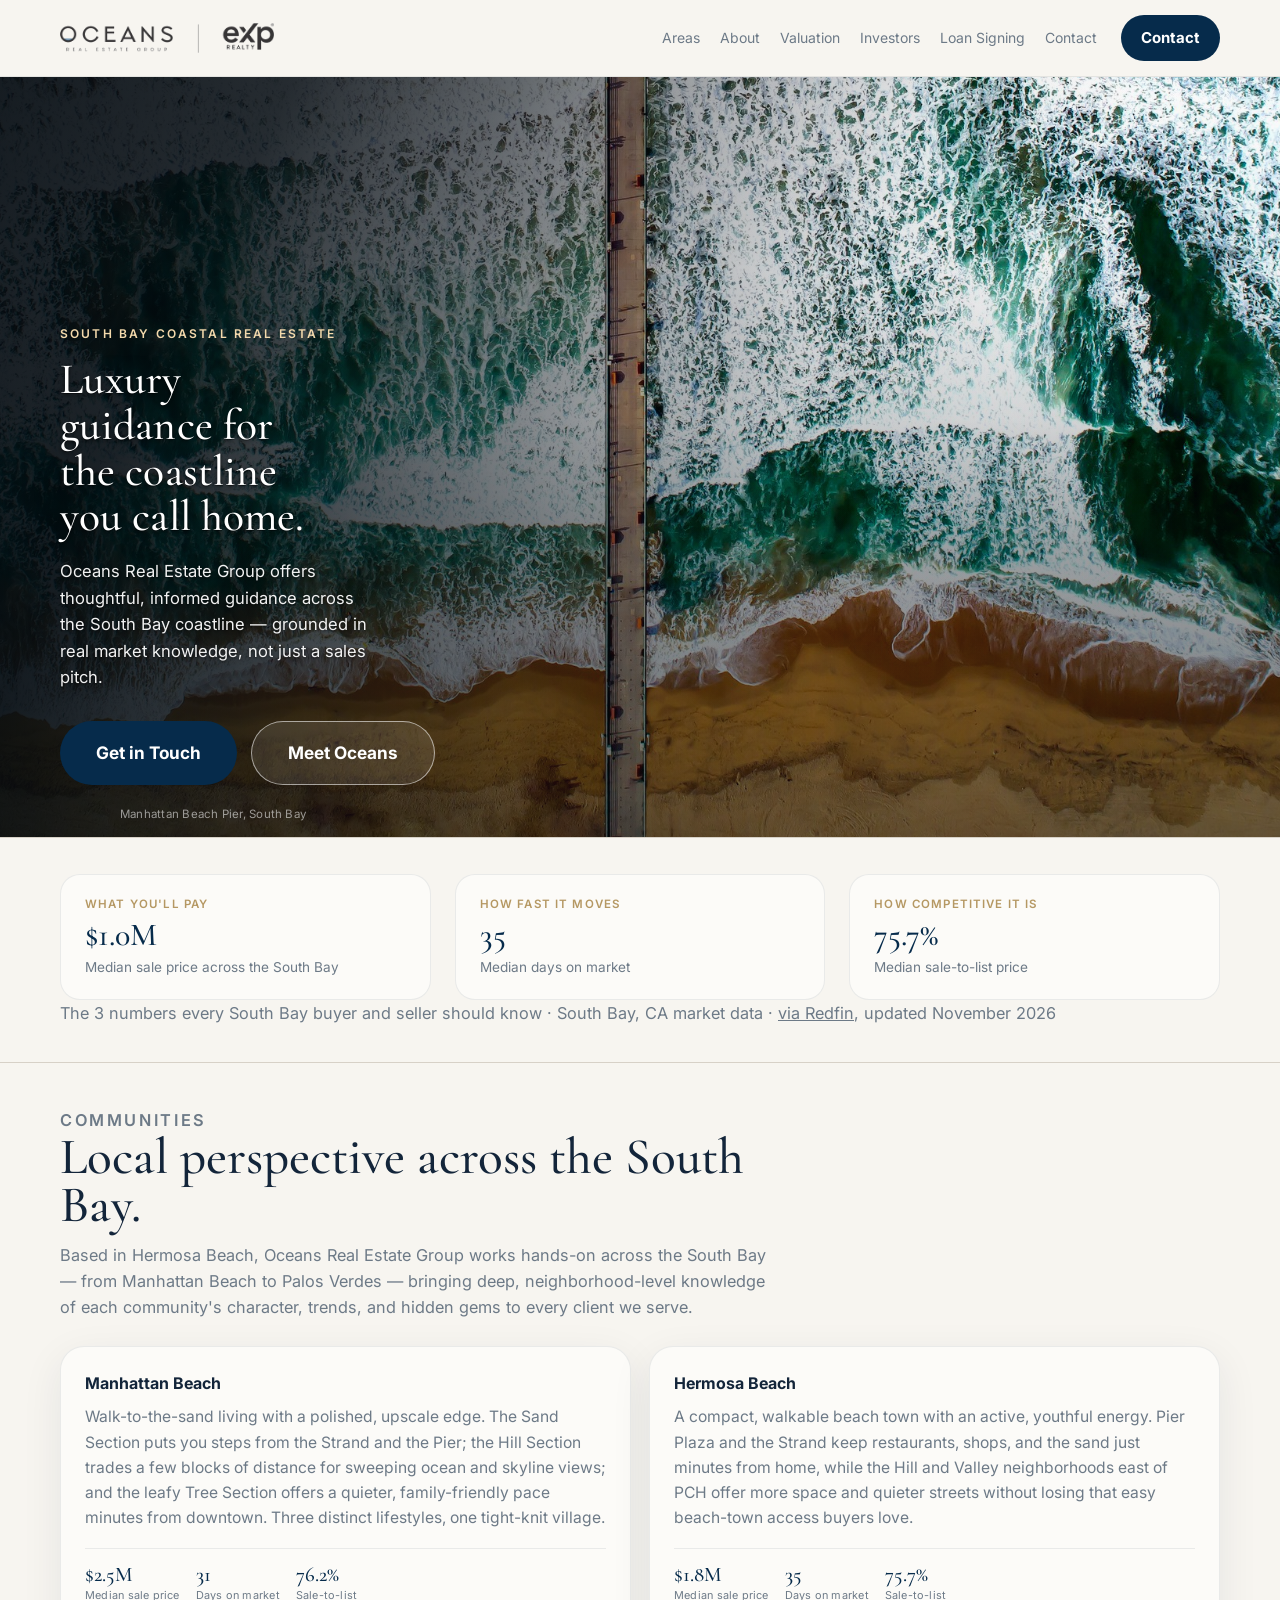
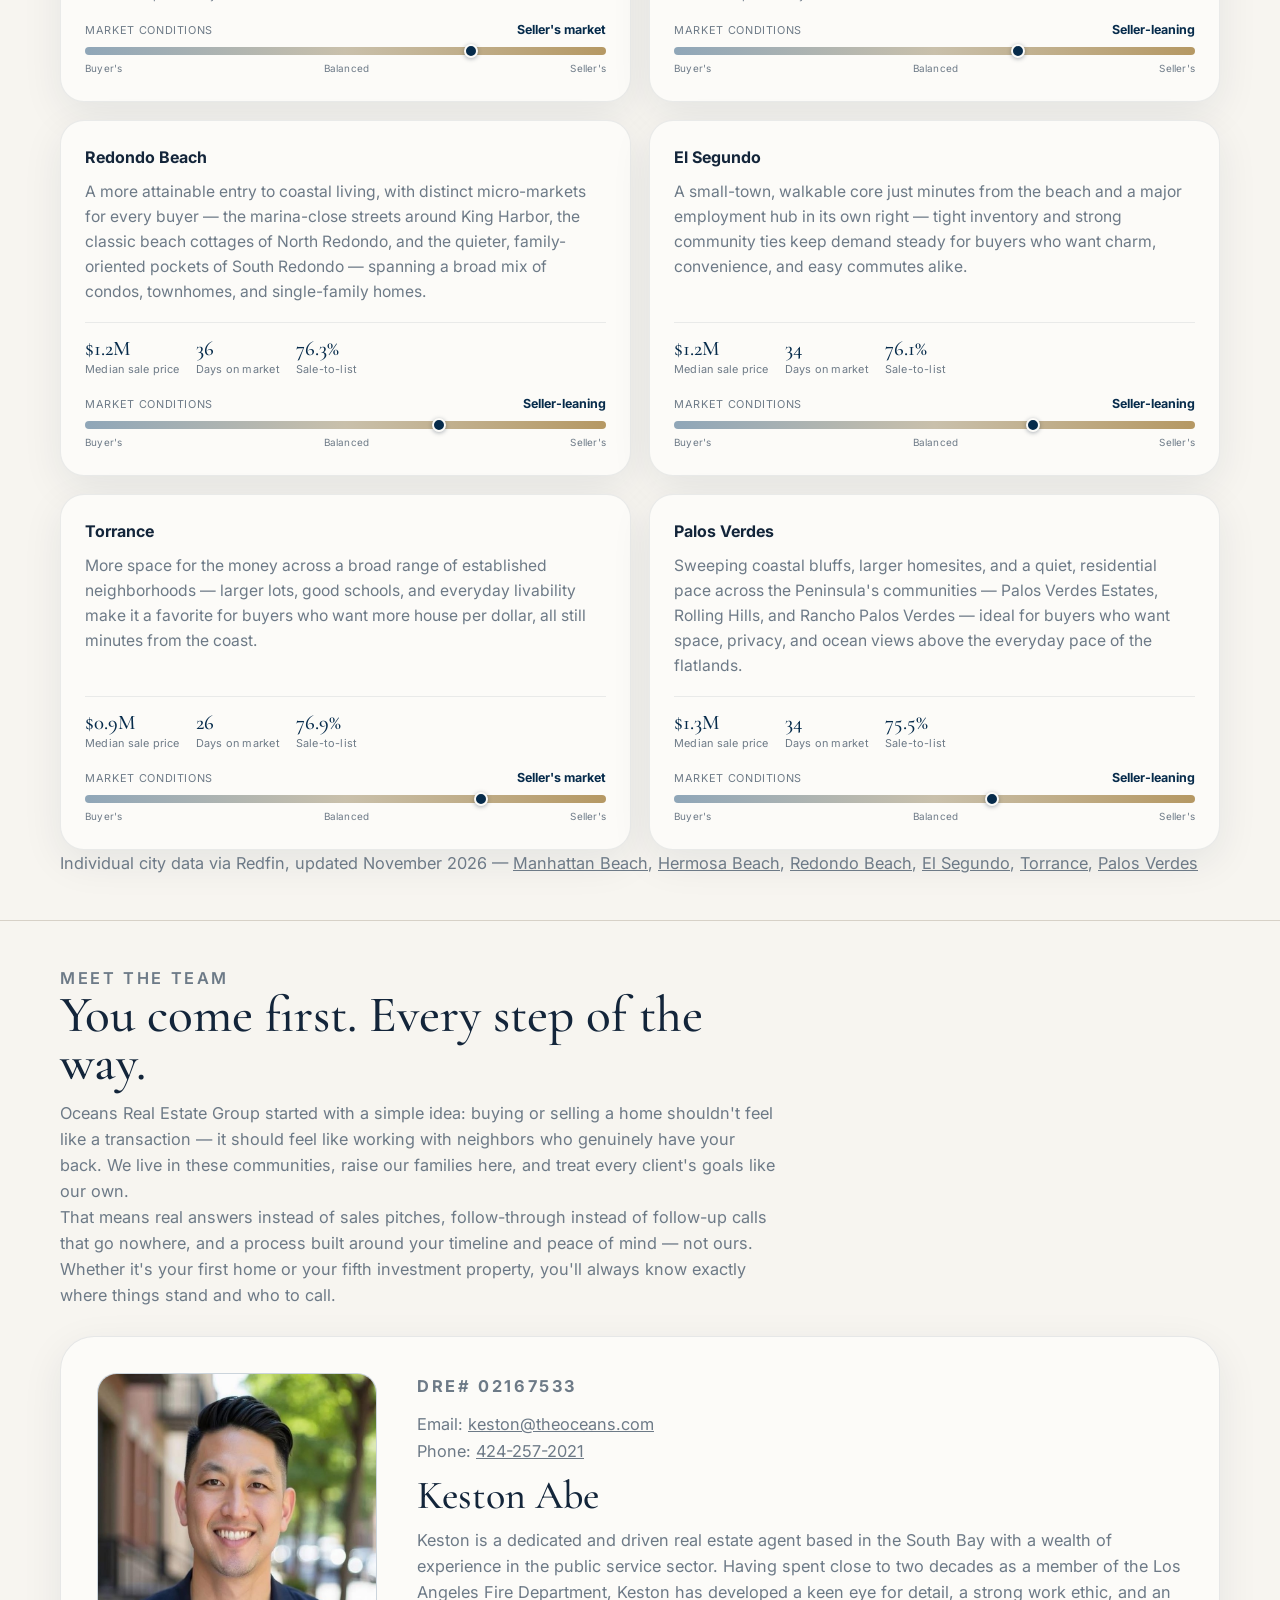
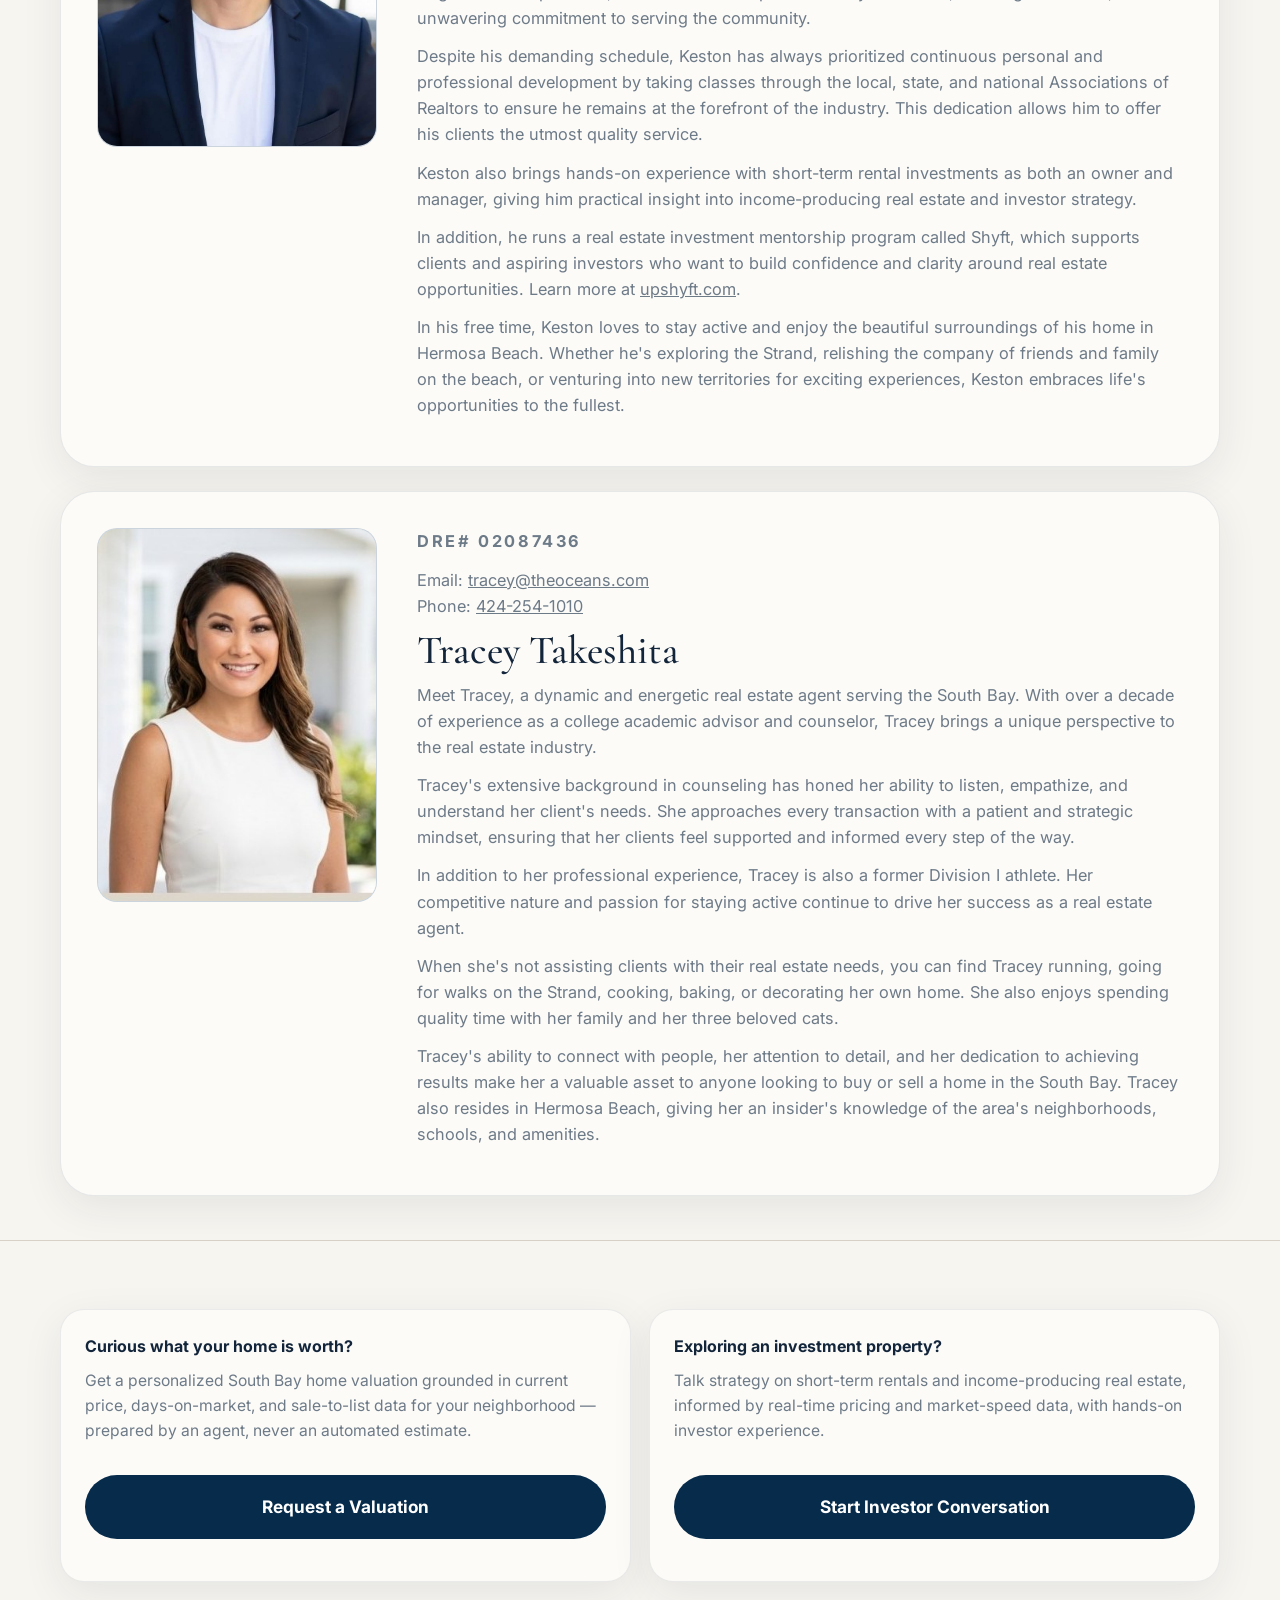
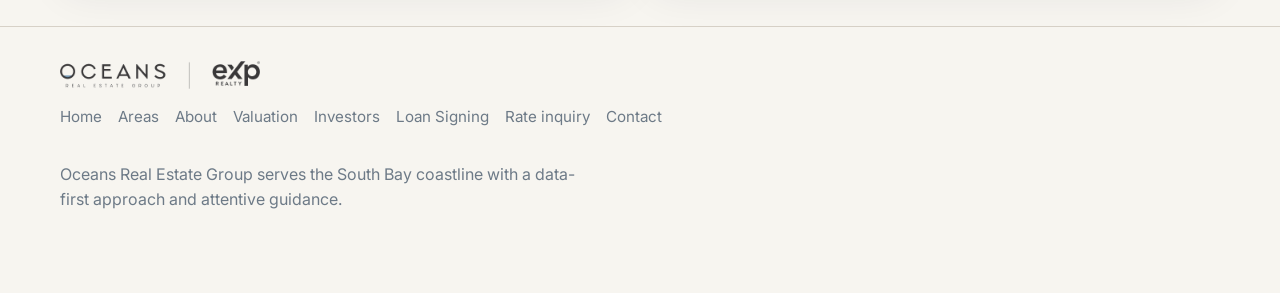
==== commit 8e6abe94: "Add search metadata, sitemap, and lighter mobile pages. Give each existing page a unique description" ====
--- a/index.html
+++ b/index.html
@@ -4,13 +4,23 @@
 <meta charset="utf-8">
 <meta name="viewport" content="width=device-width, initial-scale=1">
 <title>Oceans Real Estate Group | South Bay Real Estate</title>
+<meta name="description" content="Oceans Real Estate Group offers real estate guidance across Manhattan Beach, Hermosa Beach, Redondo Beach, El Segundo, Torrance, and Palos Verdes.">
+<link rel="canonical" href="https://www.theoceans.com/">
+<meta property="og:type" content="website">
+<meta property="og:site_name" content="Oceans Real Estate Group">
+<meta property="og:title" content="Oceans Real Estate Group | South Bay Real Estate">
+<meta property="og:description" content="Oceans Real Estate Group offers real estate guidance across Manhattan Beach, Hermosa Beach, Redondo Beach, El Segundo, Torrance, and Palos Verdes.">
+<meta property="og:url" content="https://www.theoceans.com/">
+<meta property="og:image" content="https://www.theoceans.com/images/hero-manhattan-pier-desktop.jpg">
+<meta name="twitter:card" content="summary_large_image">
 <link rel="icon" href="/favicon.ico" sizes="any">
 <link rel="icon" type="image/png" sizes="32x32" href="/images/favicon-32.png">
 <link rel="icon" type="image/png" sizes="16x16" href="/images/favicon-16.png">
 <link rel="apple-touch-icon" sizes="180x180" href="/images/apple-touch-icon.png">
 <link rel="preconnect" href="https://fonts.googleapis.com">
 <link rel="preconnect" href="https://fonts.gstatic.com" crossorigin>
-<link href="https://fonts.googleapis.com/css2?family=Cormorant+Garamond:wght@400;500;600&family=Inter:wght@400;500;600;700&display=swap" rel="stylesheet">
+<link rel="preload" as="style" href="https://fonts.googleapis.com/css2?family=Cormorant+Garamond:wght@400;500;600&family=Inter:wght@400;500;600;700&display=swap" onload="this.onload=null;this.rel='stylesheet'">
+<noscript><link rel="stylesheet" href="https://fonts.googleapis.com/css2?family=Cormorant+Garamond:wght@400;500;600&family=Inter:wght@400;500;600;700&display=swap"></noscript>
 <style>
 :root{--bg:#f7f5f0;--surface:#fcfbf8;--surface-2:#f1ede6;--line:#d7d1c7;--text:#13253a;--muted:#6d7a87;--accent:#062b4b;--gold:#b59863;--radius-lg:28px;--radius-xl:36px;--shadow:0 12px 40px rgba(19,37,58,.08);--content:1160px}
 *,:before,:after{box-sizing:border-box}html,body{margin:0;padding:0}body{font-family:Inter,system-ui,sans-serif;background:var(--bg);color:var(--text);line-height:1.6}img{display:block;max-width:100%;height:auto}a{color:inherit}
@@ -19,7 +29,7 @@
 .site-header{position:sticky;top:0;z-index:30;background:rgba(247,245,240,.92);backdrop-filter:blur(14px);border-bottom:1px solid rgba(19,37,58,.08)}
 .header-inner{min-height:76px;display:flex;align-items:center;justify-content:space-between;gap:24px}
 .brand{display:flex;align-items:center;min-width:0;flex:1}
-.brand-mark{width:min(620px,94vw);height:30px;background-size:auto 30px;background:url('[data-uri]') left center/contain no-repeat}
+.brand-mark{width:min(620px,94vw);height:30px;background-size:auto 30px;background:url('/images/brand-logo.png') left center/contain no-repeat}
 .header-links{display:flex;gap:20px;align-items:center;color:var(--muted);font-size:14px}
 .header-links a{text-decoration:none}
 .header-cta{display:inline-flex;align-items:center;justify-content:center;min-height:46px;padding:0 20px;border-radius:999px;background:var(--accent);color:#fff;text-decoration:none;font-weight:700;font-size:15px;white-space:nowrap}
@@ -71,7 +81,7 @@
 .team-grid{display:flex;flex-direction:column;gap:24px;margin-top:28px}.team-member{display:grid;grid-template-columns:280px minmax(0,1fr);gap:40px;background:var(--surface);border:1px solid rgba(19,37,58,.09);border-radius:34px;box-shadow:var(--shadow);padding:36px}.team-photo{width:100%}.team-photo img{width:100%;aspect-ratio:3/4;object-fit:cover;object-position:center top;border-radius:20px;border:1px solid rgba(19,37,58,.08);background:#dbe3ea;display:block}.team-info{min-width:0;display:flex;flex-direction:column;justify-content:center}.team-contact{margin:0 0 12px;color:var(--muted);font-size:.98rem}.bio-kicker{margin:0 0 10px;font-size:12px;letter-spacing:.16em;text-transform:uppercase;color:var(--gold);font-weight:700}.team-card-name{margin:0 0 12px!important;font-family:'Cormorant Garamond',serif!important;font-size:40px!important;line-height:.98!important;font-weight:500!important}.team-info p{margin:0 0 12px;color:var(--muted);font-size:1.02rem;max-width:78ch}
 .footer{padding:34px 0 64px;border-top:1px solid var(--line)}
 .footer-inner{display:flex;flex-direction:column;gap:16px;align-items:flex-start}
-.footer-brand{width:min(320px,60vw);height:28px;background:url('[data-uri]') left center/contain no-repeat;opacity:.98}
+.footer-brand{width:min(320px,60vw);height:28px;background:url('/images/brand-logo.png') left center/contain no-repeat;opacity:.98}
 .footer-copy{max-width:52ch;color:var(--muted);font-size:1rem}
 .contact-grid{display:grid;grid-template-columns:minmax(0,1.05fr) minmax(320px,.85fr);gap:36px;align-items:start}
 .contact-aside{background:var(--surface-2);border:1px solid rgba(19,37,58,.08);border-radius:24px;padding:28px;box-shadow:var(--shadow)}
@@ -82,21 +92,164 @@
 .contact-aside .aside-divider{margin:18px 0;border-top:1px solid rgba(19,37,58,.1)}
 @media (max-width:900px){.contact-grid{grid-template-columns:1fr}}
 @media (max-width:900px){.header-inner{min-height:66px}.header-links{display:none}.brand-mark{width:min(620px,94vw);height:26px;background-size:auto 26px}.cards,.team-member{grid-template-columns:1fr}.hero-copy{max-width:none}.eyebrow{margin-bottom:12px;font-size:11px}.hero-copy h1{font-size:clamp(2.9rem,12vw,4.5rem);line-height:.96;max-width:11ch;letter-spacing:-.03em;text-wrap:balance}.lede{font-size:1rem;max-width:24ch}.cta-row{gap:12px}.btn{min-height:54px;padding:0 24px}.team-member{padding:22px;gap:18px}.team-photo img{aspect-ratio:4/3;max-width:220px;margin:0 auto}.team-card-name{font-size:34px!important}.footer-brand{width:min(280px,72vw);height:24px}form div[style*="grid-template-columns:repeat(2,minmax(0,1fr))"],form div[style*="grid-template-columns:repeat(3,minmax(0,1fr))"]{grid-template-columns:1fr !important}.cards[style*="grid-template-columns"]{grid-template-columns:1fr !important}}
+
+.brand{text-decoration:none}
+.nav-toggle{display:none}
+.footer-links{display:flex;flex-wrap:wrap;gap:8px 16px}
+.footer-links a{color:var(--muted);font-size:.95rem;text-decoration:none}
+@media (max-width:900px){
+  .header-inner{gap:10px}
+  .brand-mark{width:100%;max-width:100%;height:26px;background-size:contain;background-repeat:no-repeat;background-position:left center}
+  .nav-toggle{display:inline-flex;align-items:center;justify-content:center;min-height:46px;padding:0 14px;border-radius:999px;border:1px solid var(--line);background:#fff;color:var(--text);font:700 14px/1 Inter,system-ui,sans-serif;cursor:pointer}
+  .site-header .header-links{position:absolute;left:0;right:0;top:100%;display:none;flex-direction:column;align-items:stretch;gap:0;padding:4px 16px 12px;background:rgba(247,245,240,.98);border-bottom:1px solid rgba(19,37,58,.08);z-index:40}
+  .site-header.nav-open .header-links{display:flex}
+  .site-header .header-links a{padding:12px 2px;font-size:16px;color:var(--text)}
+}
 </style>
+<script type="application/ld+json">
+{
+  "@context": "https://schema.org",
+  "@graph": [
+    {
+      "@type": "RealEstateAgent",
+      "@id": "https://www.theoceans.com/#organization",
+      "name": "Oceans Real Estate Group",
+      "url": "https://www.theoceans.com/",
+      "email": "info@theoceans.com",
+      "telephone": "+1-424-257-2021",
+      "logo": "https://www.theoceans.com/images/brand-logo.png",
+      "image": "https://www.theoceans.com/images/brand-logo.png",
+      "description": "South Bay real estate group based in Hermosa Beach.",
+      "areaServed": [
+        {
+          "@type": "City",
+          "name": "Manhattan Beach"
+        },
+        {
+          "@type": "City",
+          "name": "Hermosa Beach"
+        },
+        {
+          "@type": "City",
+          "name": "Redondo Beach"
+        },
+        {
+          "@type": "City",
+          "name": "El Segundo"
+        },
+        {
+          "@type": "City",
+          "name": "Torrance"
+        },
+        {
+          "@type": "City",
+          "name": "Palos Verdes"
+        }
+      ],
+      "parentOrganization": {
+        "@type": "Organization",
+        "name": "eXp Realty of Greater Los Angeles, Inc."
+      },
+      "employee": [
+        {
+          "@id": "https://www.theoceans.com/#keston-abe"
+        },
+        {
+          "@id": "https://www.theoceans.com/#tracey-takeshita"
+        }
+      ]
+    },
+    {
+      "@type": "RealEstateAgent",
+      "@id": "https://www.theoceans.com/#keston-abe",
+      "name": "Keston Abe",
+      "url": "https://www.theoceans.com/#keston-abe",
+      "email": "keston@theoceans.com",
+      "telephone": "+1-424-257-2021",
+      "image": "https://www.theoceans.com/images/keston-abe.jpg",
+      "identifier": {
+        "@type": "PropertyValue",
+        "propertyID": "California DRE",
+        "value": "02167533"
+      },
+      "worksFor": {
+        "@id": "https://www.theoceans.com/#organization"
+      }
+    },
+    {
+      "@type": "RealEstateAgent",
+      "@id": "https://www.theoceans.com/#tracey-takeshita",
+      "name": "Tracey Takeshita",
+      "url": "https://www.theoceans.com/#tracey-takeshita",
+      "email": "tracey@theoceans.com",
+      "telephone": "+1-424-254-1010",
+      "image": "https://www.theoceans.com/images/tracey-takeshita.jpg",
+      "identifier": {
+        "@type": "PropertyValue",
+        "propertyID": "California DRE",
+        "value": "02087436"
+      },
+      "worksFor": {
+        "@id": "https://www.theoceans.com/#organization"
+      }
+    },
+    {
+      "@type": "WebSite",
+      "@id": "https://www.theoceans.com/#website",
+      "url": "https://www.theoceans.com/",
+      "name": "Oceans Real Estate Group",
+      "publisher": {
+        "@id": "https://www.theoceans.com/#organization"
+      }
+    },
+    {
+      "@type": "WebPage",
+      "@id": "https://www.theoceans.com/#webpage",
+      "url": "https://www.theoceans.com/",
+      "name": "Oceans Real Estate Group | South Bay Real Estate",
+      "description": "Oceans Real Estate Group offers real estate guidance across Manhattan Beach, Hermosa Beach, Redondo Beach, El Segundo, Torrance, and Palos Verdes.",
+      "isPartOf": {
+        "@id": "https://www.theoceans.com/#website"
+      },
+      "about": {
+        "@id": "https://www.theoceans.com/#organization"
+      },
+      "primaryImageOfPage": "https://www.theoceans.com/images/hero-manhattan-pier-desktop.jpg",
+      "breadcrumb": {
+        "@id": "https://www.theoceans.com/#breadcrumb"
+      }
+    },
+    {
+      "@type": "BreadcrumbList",
+      "@id": "https://www.theoceans.com/#breadcrumb",
+      "itemListElement": [
+        {
+          "@type": "ListItem",
+          "position": 1,
+          "name": "Home",
+          "item": "https://www.theoceans.com/"
+        }
+      ]
+    }
+  ]
+}
+</script>
 </head>
 <body>
 <a class="skip" href="#main">Skip to content</a>
 <header class="site-header">
   <div class="container header-inner">
-    <div class="brand" aria-label="Oceans Real Estate Group and eXp Realty"><div class="brand-mark"></div></div>
-    <nav class="header-links" aria-label="Primary">
+    <a class="brand" href="/" aria-label="Oceans Real Estate Group and eXp Realty"><div class="brand-mark"></div></a>
+    <button class="nav-toggle" type="button" aria-expanded="false" aria-controls="site-nav">Menu</button>
+    <nav class="header-links" id="site-nav" aria-label="Primary">
       <a href="#areas">Areas</a>
       <a href="#about">About</a>
-      <a href="valuation.html">Valuation</a>
-      <a href="investor.html">Investors</a>
-      <a href="loan-signing.html">Loan Signing</a>
+      <a href="/valuation">Valuation</a>
+      <a href="/investor">Investors</a>
+      <a href="/loan-signing">Loan Signing</a>
+      <a href="/contact">Contact</a>
     </nav>
-    <a class="header-cta" href="contact.html">Contact</a>
+    <a class="header-cta" href="/contact">Contact</a>
   </div>
 </header>
 <main id="main">
@@ -104,7 +257,7 @@
     <div class="hero-media">
       <picture>
         <source media="(max-width:760px)" srcset="images/hero-manhattan-pier-mobile.jpg">
-        <img src="images/hero-manhattan-pier-desktop.jpg" alt="Aerial view straight down the Manhattan Beach Pier and Roundhouse, with the Sand Section and South Bay coastline beyond" fetchpriority="high">
+        <img src="images/hero-manhattan-pier-desktop.jpg" alt="Aerial view straight down the Manhattan Beach Pier and Roundhouse, with the Sand Section and South Bay coastline beyond" width="2200" height="1000" fetchpriority="high">
       </picture>
     </div>
     <div class="container hero-inner">
@@ -113,7 +266,7 @@
         <h1>Luxury guidance for the coastline you call home.</h1>
         <p class="lede">Oceans Real Estate Group offers thoughtful, informed guidance across the South Bay coastline — grounded in real market knowledge, not just a sales pitch.</p>
         <div class="cta-row">
-          <a class="btn btn-primary" href="contact.html">Get in Touch</a>
+          <a class="btn btn-primary" href="/contact">Get in Touch</a>
           <a class="btn btn-secondary" href="#about">Meet Oceans</a>
         </div>
       </div>
@@ -247,8 +400,8 @@
         <p>That means real answers instead of sales pitches, follow-through instead of follow-up calls that go nowhere, and a process built around your timeline and peace of mind — not ours. Whether it's your first home or your fifth investment property, you'll always know exactly where things stand and who to call.</p>
       </div>
       <div class="team-grid">
-      <article class="team-member">
-        <div class="team-photo"><img src="[data-uri]" alt="Keston Abe headshot" width="900" height="1100"></div>
+      <article class="team-member" id="keston-abe">
+        <div class="team-photo"><img src="images/keston-abe.jpg" alt="Keston Abe headshot" width="900" height="1100" loading="lazy" decoding="async"></div>
         <div class="team-info">
           <p class="bio-kicker">DRE# 02167533</p>
           <p class="team-contact">Email: <a href="mailto:keston@theoceans.com">keston@theoceans.com</a><br>Phone: <a href="tel:4242572021">424-257-2021</a></p>
@@ -260,8 +413,8 @@
           <p>In his free time, Keston loves to stay active and enjoy the beautiful surroundings of his home in Hermosa Beach. Whether he's exploring the Strand, relishing the company of friends and family on the beach, or venturing into new territories for exciting experiences, Keston embraces life's opportunities to the fullest.</p>
         </div>
       </article>
-      <article class="team-member">
-        <div class="team-photo"><img src="[data-uri]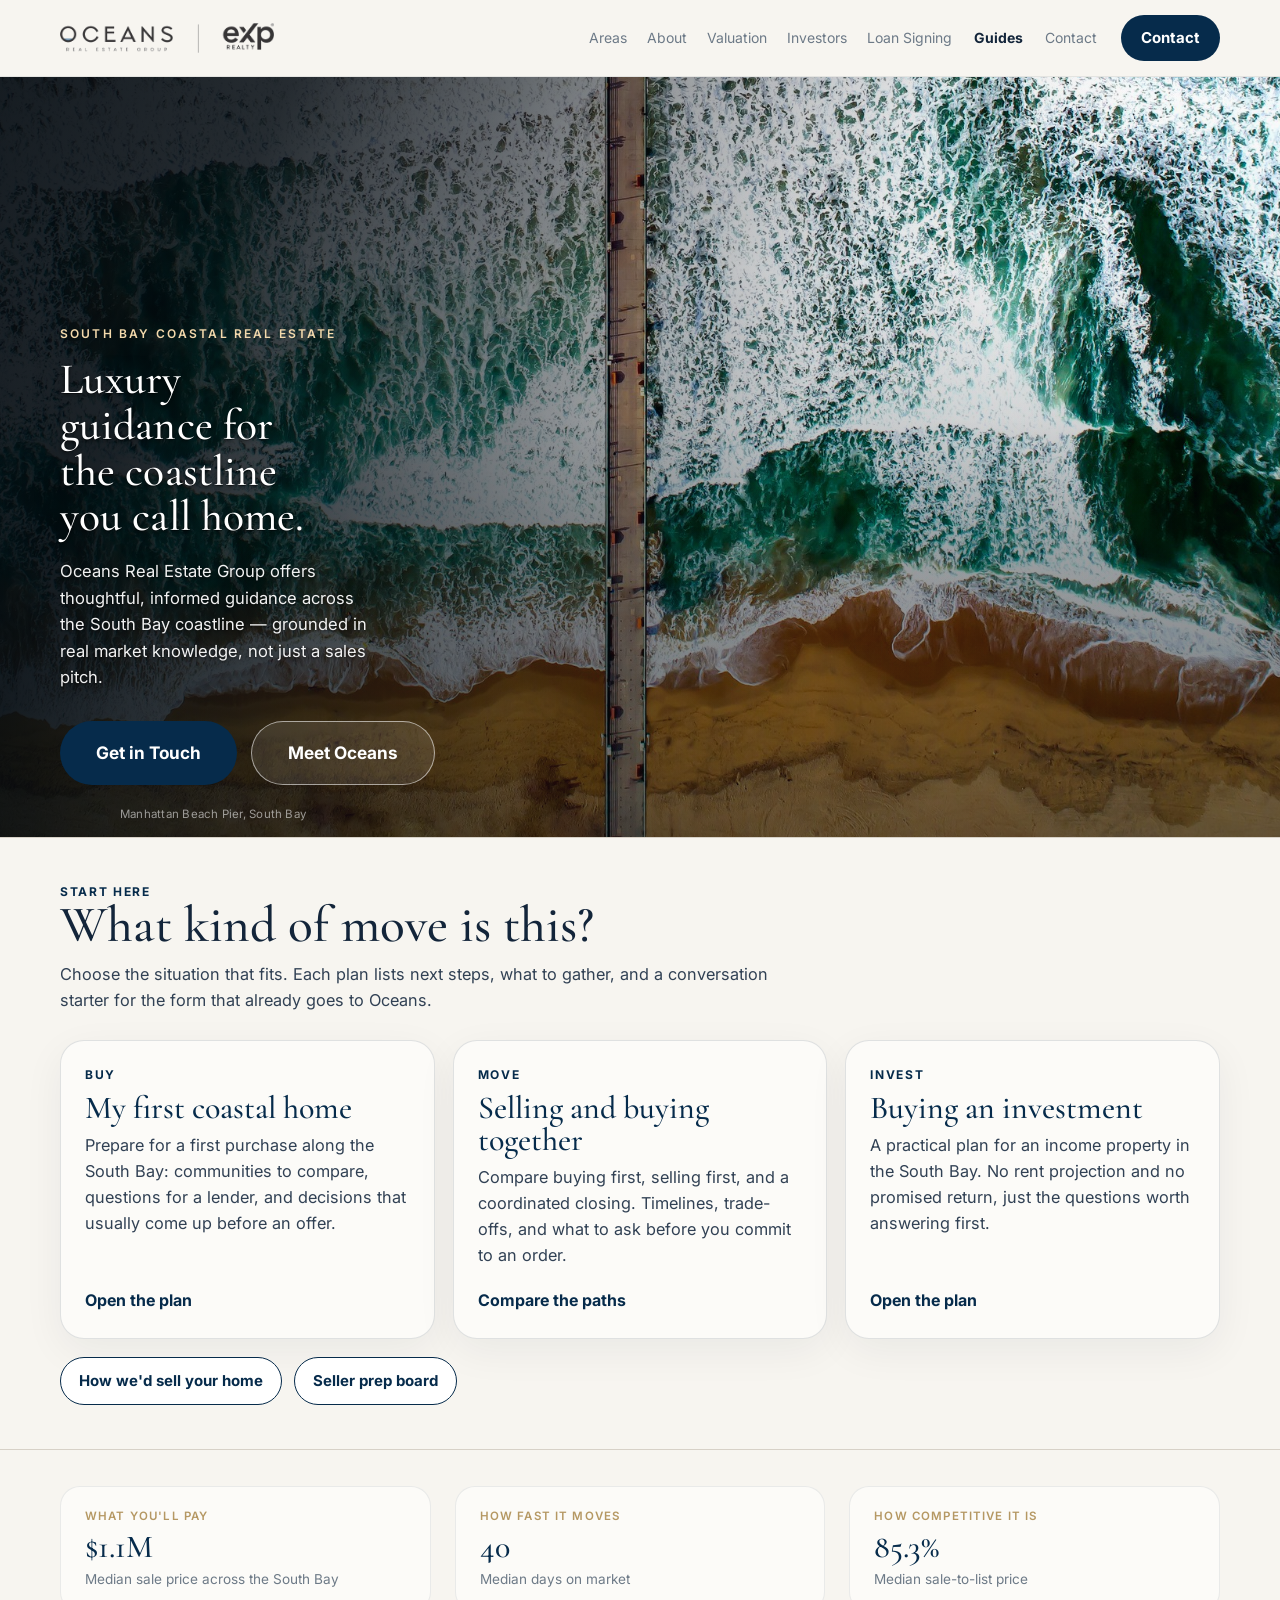
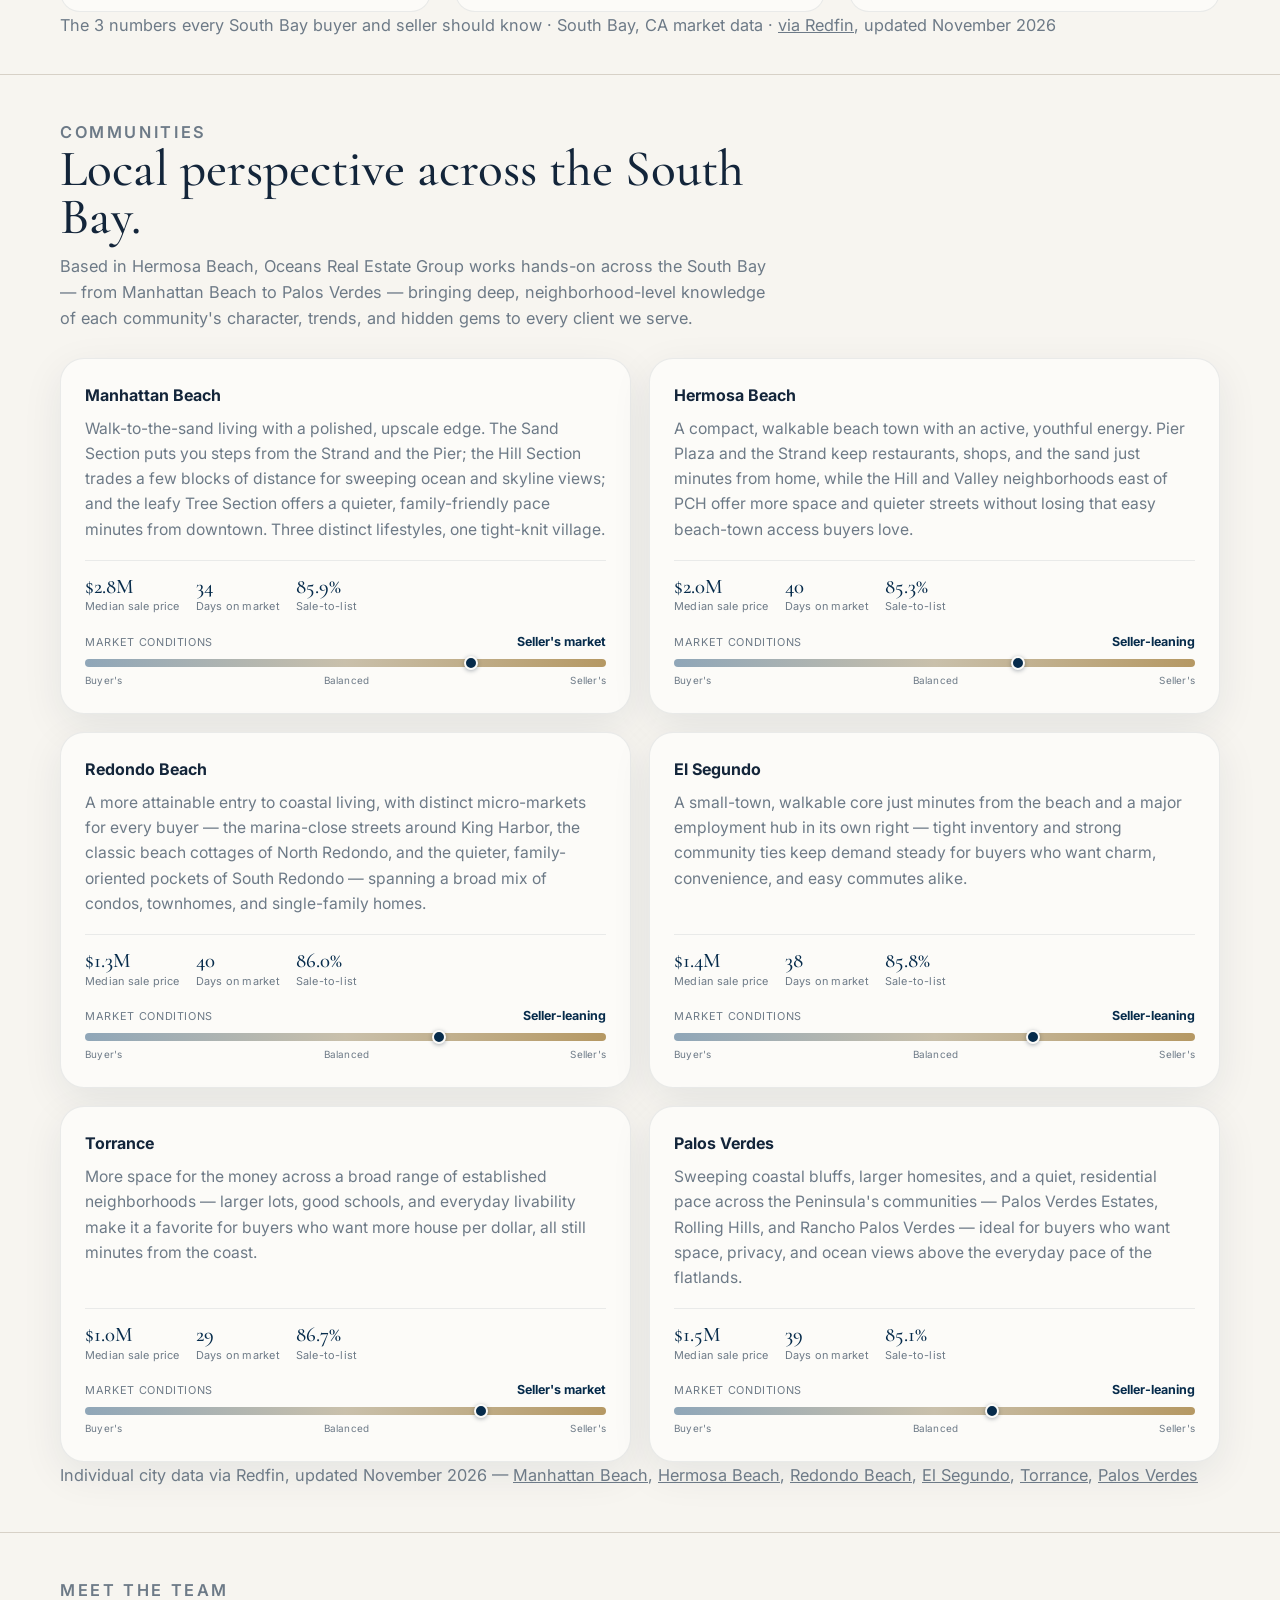
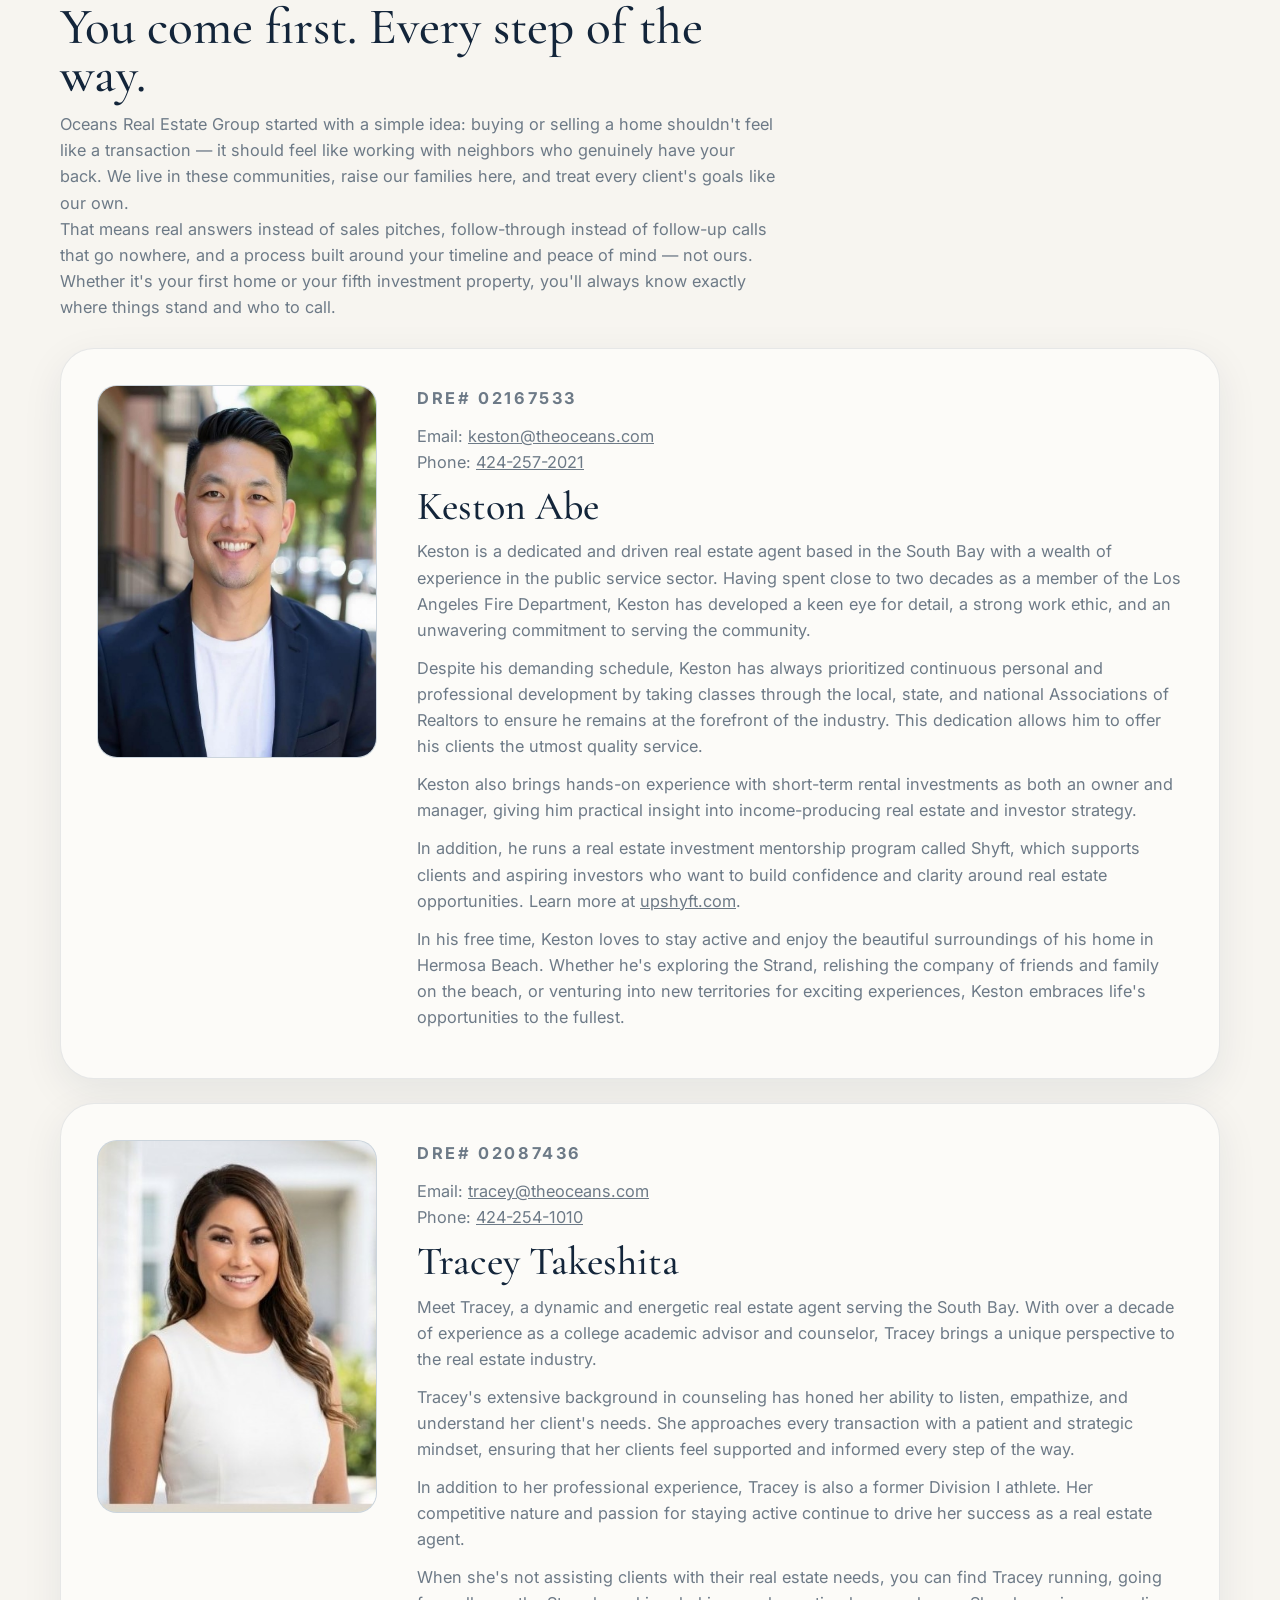
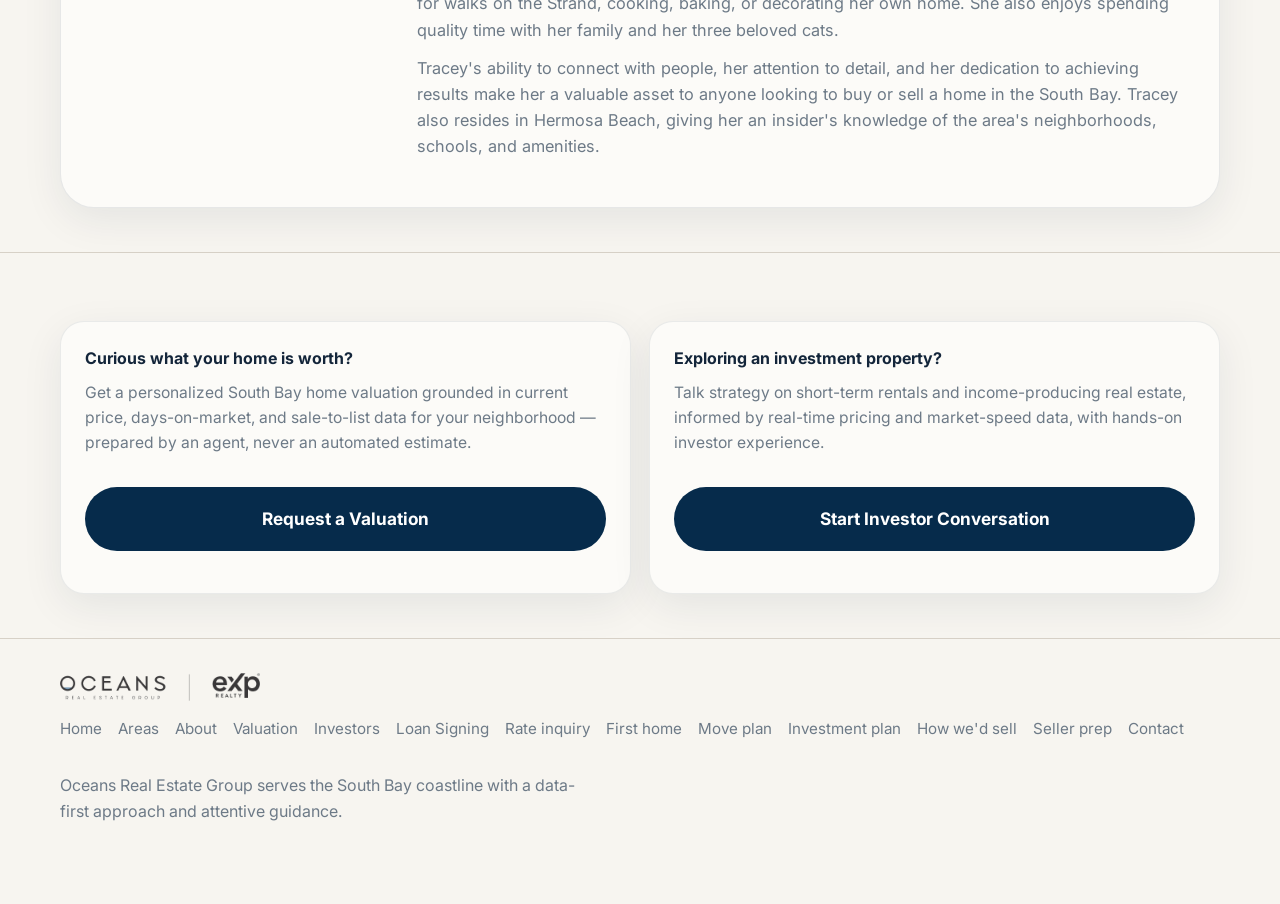
==== commit 0381282d: "Add situation guides for buying, moving, and selling. Each new page is one HTML file with its own ca" ====
--- a/index.html
+++ b/index.html
@@ -106,6 +106,7 @@
   .site-header .header-links a{padding:12px 2px;font-size:16px;color:var(--text)}
 }
 </style>
+<link rel="stylesheet" href="/styles/upgrades.css">
 <script type="application/ld+json">
 {
   "@context": "https://schema.org",
@@ -247,6 +248,16 @@
       <a href="/valuation">Valuation</a>
       <a href="/investor">Investors</a>
       <a href="/loan-signing">Loan Signing</a>
+      <details class="nav-guides">
+        <summary>Guides</summary>
+        <div class="nav-guides-panel">
+          <a href="/first-home">First coastal home</a>
+          <a href="/move-plan">Selling and buying</a>
+          <a href="/investment-plan">Buying an investment</a>
+          <a href="/how-we-sell">How we'd sell</a>
+          <a href="/seller-prep">Seller prep</a>
+        </div>
+      </details>
       <a href="/contact">Contact</a>
     </nav>
     <a class="header-cta" href="/contact">Contact</a>
@@ -273,26 +284,63 @@
     </div>
     <span class="hero-credit container">Manhattan Beach Pier, South Bay</span>
   </section>
+  <section class="section" id="start">
+    <div class="container">
+      <div class="section-intro">
+        <p class="path-kicker">Start here</p>
+        <h2>What kind of move is this?</h2>
+        <p class="ink">Choose the situation that fits. Each plan lists next steps, what to gather, and a conversation starter for the form that already goes to Oceans.</p>
+      </div>
+      <div class="path-grid">
+        <a class="path-card" href="/first-home">
+          <p class="path-kicker">Buy</p>
+          <h3>My first coastal home</h3>
+          <p>Prepare for a first purchase along the South Bay: communities to compare, questions for a lender, and decisions that usually come up before an offer.</p>
+          <span class="path-go">Open the plan</span>
+        </a>
+        <a class="path-card" href="/move-plan">
+          <p class="path-kicker">Move</p>
+          <h3>Selling and buying together</h3>
+          <p>Compare buying first, selling first, and a coordinated closing. Timelines, trade-offs, and what to ask before you commit to an order.</p>
+          <span class="path-go">Compare the paths</span>
+        </a>
+        <a class="path-card" href="/investment-plan">
+          <p class="path-kicker">Invest</p>
+          <h3>Buying an investment</h3>
+          <p>A practical plan for an income property in the South Bay. No rent projection and no promised return, just the questions worth answering first.</p>
+          <span class="path-go">Open the plan</span>
+        </a>
+      </div>
+      <div class="tool-row">
+        <a href="/how-we-sell">How we'd sell your home</a>
+        <a href="/seller-prep">Seller prep board</a>
+      </div>
+    </div>
+  </section>
   <section class="section" id="priorities">
     <div class="container">
       <div class="priorities-grid">
         <div class="priority">
           <span class="priority-label">What you'll pay</span>
-          <b class="stat-count" data-target="1.3" data-prefix="$" data-suffix="M" data-decimals="1">$0M</b>
+          <b class="stat-count" data-target="1.3" data-prefix="$" data-suffix="M" data-decimals="1">$1.3M</b>
           <span class="priority-desc">Median sale price across the South Bay</span>
         </div>
         <div class="priority">
           <span class="priority-label">How fast it moves</span>
-          <b class="stat-count" data-target="46">0</b>
+          <b class="stat-count" data-target="46">46</b>
           <span class="priority-desc">Median days on market</span>
         </div>
         <div class="priority">
           <span class="priority-label">How competitive it is</span>
-          <b class="stat-count" data-target="99.1" data-suffix="%" data-decimals="1">0%</b>
+          <b class="stat-count" data-target="99.1" data-suffix="%" data-decimals="1">99.1%</b>
           <span class="priority-desc">Median sale-to-list price</span>
         </div>
       </div>
       <p class="card-stats-source">The 3 numbers every South Bay buyer and seller should know · South Bay, CA market data · <a href="https://www.redfin.com/neighborhood/547182/CA/Rancho-Palos-Verdes/South-Bay/housing-market" target="_blank" rel="noopener">via Redfin</a>, updated November 2026</p>
+      <noscript>
+        <p class="stat-fallback">These market figures are the November 2026 values published on this page. JavaScript is off, so they are shown directly: South Bay median sale price $1.3M, median days on market 46, and median sale-to-list 99.1%. Each community card shows its own median sale price, days on market, and sale-to-list.</p>
+      </noscript>
+
     </div>
   </section>
   <section class="section" id="areas">
@@ -307,9 +355,9 @@
           <h3>Manhattan Beach</h3>
           <p>Walk-to-the-sand living with a polished, upscale edge. The Sand Section puts you steps from the Strand and the Pier; the Hill Section trades a few blocks of distance for sweeping ocean and skyline views; and the leafy Tree Section offers a quieter, family-friendly pace minutes from downtown. Three distinct lifestyles, one tight-knit village.</p>
           <div class="card-stats">
-            <div class="card-stat"><b class="stat-count" data-target="3285935" data-prefix="$" data-suffix="" data-format="compact">$0</b><span>Median sale price</span></div>
-            <div class="card-stat"><b class="stat-count" data-target="40">0</b><span>Days on market</span></div>
-            <div class="card-stat"><b class="stat-count" data-target="99.8" data-suffix="%" data-decimals="1">0%</b><span>Sale-to-list</span></div>
+            <div class="card-stat"><b class="stat-count" data-target="3285935" data-prefix="$" data-suffix="" data-format="compact">$3.3M</b><span>Median sale price</span></div>
+            <div class="card-stat"><b class="stat-count" data-target="40">40</b><span>Days on market</span></div>
+            <div class="card-stat"><b class="stat-count" data-target="99.8" data-suffix="%" data-decimals="1">99.8%</b><span>Sale-to-list</span></div>
           </div>
           <div class="market-gauge" data-score="74">
             <div class="market-gauge-label"><span class="market-gauge-title">Market conditions</span><span class="market-gauge-value">Seller's market</span></div>
@@ -321,9 +369,9 @@
           <h3>Hermosa Beach</h3>
           <p>A compact, walkable beach town with an active, youthful energy. Pier Plaza and the Strand keep restaurants, shops, and the sand just minutes from home, while the Hill and Valley neighborhoods east of PCH offer more space and quieter streets without losing that easy beach-town access buyers love.</p>
           <div class="card-stats">
-            <div class="card-stat"><b class="stat-count" data-target="2298905" data-prefix="$" data-suffix="" data-format="compact">$0</b><span>Median sale price</span></div>
-            <div class="card-stat"><b class="stat-count" data-target="46">0</b><span>Days on market</span></div>
-            <div class="card-stat"><b class="stat-count" data-target="99.1" data-suffix="%" data-decimals="1">0%</b><span>Sale-to-list</span></div>
+            <div class="card-stat"><b class="stat-count" data-target="2298905" data-prefix="$" data-suffix="" data-format="compact">$2.3M</b><span>Median sale price</span></div>
+            <div class="card-stat"><b class="stat-count" data-target="46">46</b><span>Days on market</span></div>
+            <div class="card-stat"><b class="stat-count" data-target="99.1" data-suffix="%" data-decimals="1">99.1%</b><span>Sale-to-list</span></div>
           </div>
           <div class="market-gauge" data-score="66">
             <div class="market-gauge-label"><span class="market-gauge-title">Market conditions</span><span class="market-gauge-value">Seller-leaning</span></div>
@@ -335,9 +383,9 @@
           <h3>Redondo Beach</h3>
           <p>A more attainable entry to coastal living, with distinct micro-markets for every buyer — the marina-close streets around King Harbor, the classic beach cottages of North Redondo, and the quieter, family-oriented pockets of South Redondo — spanning a broad mix of condos, townhomes, and single-family homes.</p>
           <div class="card-stats">
-            <div class="card-stat"><b class="stat-count" data-target="1541766" data-prefix="$" data-suffix="" data-format="compact">$0</b><span>Median sale price</span></div>
-            <div class="card-stat"><b class="stat-count" data-target="47">0</b><span>Days on market</span></div>
-            <div class="card-stat"><b class="stat-count" data-target="99.9" data-suffix="%" data-decimals="1">0%</b><span>Sale-to-list</span></div>
+            <div class="card-stat"><b class="stat-count" data-target="1541766" data-prefix="$" data-suffix="" data-format="compact">$1.5M</b><span>Median sale price</span></div>
+            <div class="card-stat"><b class="stat-count" data-target="47">47</b><span>Days on market</span></div>
+            <div class="card-stat"><b class="stat-count" data-target="99.9" data-suffix="%" data-decimals="1">99.9%</b><span>Sale-to-list</span></div>
           </div>
           <div class="market-gauge" data-score="68">
             <div class="market-gauge-label"><span class="market-gauge-title">Market conditions</span><span class="market-gauge-value">Seller-leaning</span></div>
@@ -349,9 +397,9 @@
           <h3>El Segundo</h3>
           <p>A small-town, walkable core just minutes from the beach and a major employment hub in its own right — tight inventory and strong community ties keep demand steady for buyers who want charm, convenience, and easy commutes alike.</p>
           <div class="card-stats">
-            <div class="card-stat"><b class="stat-count" data-target="1624227" data-prefix="$" data-suffix="" data-format="compact">$0</b><span>Median sale price</span></div>
-            <div class="card-stat"><b class="stat-count" data-target="44">0</b><span>Days on market</span></div>
-            <div class="card-stat"><b class="stat-count" data-target="99.6" data-suffix="%" data-decimals="1">0%</b><span>Sale-to-list</span></div>
+            <div class="card-stat"><b class="stat-count" data-target="1624227" data-prefix="$" data-suffix="" data-format="compact">$1.6M</b><span>Median sale price</span></div>
+            <div class="card-stat"><b class="stat-count" data-target="44">44</b><span>Days on market</span></div>
+            <div class="card-stat"><b class="stat-count" data-target="99.6" data-suffix="%" data-decimals="1">99.6%</b><span>Sale-to-list</span></div>
           </div>
           <div class="market-gauge" data-score="69">
             <div class="market-gauge-label"><span class="market-gauge-title">Market conditions</span><span class="market-gauge-value">Seller-leaning</span></div>
@@ -363,9 +411,9 @@
           <h3>Torrance</h3>
           <p>More space for the money across a broad range of established neighborhoods — larger lots, good schools, and everyday livability make it a favorite for buyers who want more house per dollar, all still minutes from the coast.</p>
           <div class="card-stats">
-            <div class="card-stat"><b class="stat-count" data-target="1174441" data-prefix="$" data-suffix="" data-format="compact">$0</b><span>Median sale price</span></div>
-            <div class="card-stat"><b class="stat-count" data-target="34">0</b><span>Days on market</span></div>
-            <div class="card-stat"><b class="stat-count" data-target="100.7" data-suffix="%" data-decimals="1">0%</b><span>Sale-to-list</span></div>
+            <div class="card-stat"><b class="stat-count" data-target="1174441" data-prefix="$" data-suffix="" data-format="compact">$1.2M</b><span>Median sale price</span></div>
+            <div class="card-stat"><b class="stat-count" data-target="34">34</b><span>Days on market</span></div>
+            <div class="card-stat"><b class="stat-count" data-target="100.7" data-suffix="%" data-decimals="1">100.7%</b><span>Sale-to-list</span></div>
           </div>
           <div class="market-gauge" data-score="76">
             <div class="market-gauge-label"><span class="market-gauge-title">Market conditions</span><span class="market-gauge-value">Seller's market</span></div>
@@ -377,9 +425,9 @@
           <h3>Palos Verdes</h3>
           <p>Sweeping coastal bluffs, larger homesites, and a quiet, residential pace across the Peninsula's communities — Palos Verdes Estates, Rolling Hills, and Rancho Palos Verdes — ideal for buyers who want space, privacy, and ocean views above the everyday pace of the flatlands.</p>
           <div class="card-stats">
-            <div class="card-stat"><b class="stat-count" data-target="1758163" data-prefix="$" data-suffix="" data-format="compact">$0</b><span>Median sale price</span></div>
-            <div class="card-stat"><b class="stat-count" data-target="45">0</b><span>Days on market</span></div>
-            <div class="card-stat"><b class="stat-count" data-target="98.8" data-suffix="%" data-decimals="1">0%</b><span>Sale-to-list</span></div>
+            <div class="card-stat"><b class="stat-count" data-target="1758163" data-prefix="$" data-suffix="" data-format="compact">$1.8M</b><span>Median sale price</span></div>
+            <div class="card-stat"><b class="stat-count" data-target="45">45</b><span>Days on market</span></div>
+            <div class="card-stat"><b class="stat-count" data-target="98.8" data-suffix="%" data-decimals="1">98.8%</b><span>Sale-to-list</span></div>
           </div>
           <div class="market-gauge" data-score="61">
             <div class="market-gauge-label"><span class="market-gauge-title">Market conditions</span><span class="market-gauge-value">Seller-leaning</span></div>
@@ -456,6 +504,11 @@
       <a href="/investor">Investors</a>
       <a href="/loan-signing">Loan Signing</a>
       <a href="/rate">Rate inquiry</a>
+      <a href="/first-home">First home</a>
+      <a href="/move-plan">Move plan</a>
+      <a href="/investment-plan">Investment plan</a>
+      <a href="/how-we-sell">How we'd sell</a>
+      <a href="/seller-prep">Seller prep</a>
       <a href="/contact">Contact</a>
     </nav>
     <p class="footer-copy">Oceans Real Estate Group serves the South Bay coastline with a data-first approach and attentive guidance.</p>
--- a/styles/upgrades.css
+++ b/styles/upgrades.css
@@ -0,0 +1,71 @@
+/* Guides and homepage paths. New text uses #13253a / #314154 on cream so it clears WCAG AA. Existing gold labels are unchanged. */
+
+.section p.ink,.section .path-card p,.section .guide-card p,.section .move-card p,.section .move-card dd,.section .kit-block p,.section .kit-block li,.section .plan-block p,.section .plan-list li,.section .starter,.section .sample-flag,.section .disclaimer,.section .review-date,.section .ask-note,.section .stat-fallback,.section .prep-list label{color:#314154}
+.nav-guides{position:relative}
+.nav-guides summary{display:inline-flex;align-items:center;min-height:44px;padding:0 2px;color:#13253a;font-size:14px;font-weight:700;cursor:pointer;list-style:none}
+.nav-guides summary::-webkit-details-marker{display:none}
+.nav-guides summary:focus-visible{outline:3px solid #062b4b;outline-offset:3px;border-radius:8px}
+.nav-guides-panel{position:absolute;top:calc(100% + 8px);left:0;z-index:60;display:grid;min-width:230px;padding:8px;background:#fcfbf8;border:1px solid #d7d1c7;border-radius:16px;box-shadow:0 12px 40px rgba(19,37,58,.12)}
+.nav-guides-panel a{padding:10px 12px;border-radius:10px;color:#13253a;text-decoration:none;font-size:15px}
+.nav-guides-panel a:hover,.nav-guides-panel a:focus-visible{background:#f1ede6;outline:none}
+.nav-guides-panel a:focus-visible{outline:3px solid #062b4b;outline-offset:0}
+
+.path-grid,.move-grid,.kit-grid{display:grid;grid-template-columns:repeat(3,minmax(0,1fr));gap:18px}
+.path-card,.guide-card,.move-card{display:flex;flex-direction:column;gap:8px;min-height:100%;background:#fcfbf8;border:1px solid rgba(19,37,58,.12);border-radius:24px;padding:24px;color:#13253a;text-decoration:none;box-shadow:0 12px 40px rgba(19,37,58,.06)}
+a.path-card:hover,a.path-card:focus-visible,a.guide-card:hover{border-color:#062b4b}
+a.path-card:focus-visible,a.guide-card:focus-visible,.choice-nav a:focus-visible,.prep-actions button:focus-visible,.path-switch label:focus-visible{outline:3px solid #062b4b;outline-offset:3px}
+.section p.path-kicker,.section p.kit-kicker,.path-kicker,.kit-kicker{margin:0;color:#062b4b;font-size:.75rem;font-weight:700;letter-spacing:.14em;text-transform:uppercase}
+.path-card h3,.guide-card h3,.move-card h2,.kit-block h2{margin:0;font-family:"Cormorant Garamond",serif;font-weight:500;font-size:2rem;line-height:1;color:#062b4b}
+.path-card p,.guide-card p,.move-card p,.kit-block p, .kit-block li, .plan-list li{color:#314154}
+.path-go{margin-top:auto;padding-top:12px;color:#062b4b;font-weight:700}
+.tool-row,.choice-nav,.prep-actions{display:flex;flex-wrap:wrap;gap:12px;margin-top:18px}
+.tool-row a,.choice-nav a,.prep-actions button,.prep-actions a{display:inline-flex;align-items:center;justify-content:center;min-height:48px;padding:0 18px;border-radius:999px;border:1px solid #062b4b;background:#fff;color:#062b4b;font:700 15px/1 Inter,system-ui,sans-serif;text-decoration:none;cursor:pointer}
+.tool-row a.btn-primary,.prep-actions a.btn-primary{background:#062b4b;color:#fff}
+
+.page-hero{padding:48px 0 12px;border-top:none}
+h1.page-title{max-width:18em;font-size:clamp(2.5rem,5vw,4rem);line-height:.98;letter-spacing:-.03em;color:#062b4b}
+.page-hero .lede{max-width:62ch;color:#314154}
+.sample-flag,.disclaimer,.review-date{margin:0 0 18px;padding:14px 16px;border-radius:16px;background:#f1ede6;color:#13253a;border-left:4px solid #062b4b}
+.disclaimer{background:#fcfbf8}
+.stack{display:grid;gap:18px;margin-top:8px}
+.kit-block,.plan-block{background:#fcfbf8;border:1px solid rgba(19,37,58,.1);border-radius:24px;padding:24px}
+.kit-block h2,.plan-block h2{margin:0 0 8px;font-family:"Cormorant Garamond",serif;font-weight:500;font-size:clamp(1.8rem,3vw,2.4rem);line-height:1.05;color:#062b4b}
+.plan-list,.kit-block ol,.kit-block ul,.prep-list{margin:8px 0 0;padding-left:1.2rem}
+.plan-list li,.kit-block li{margin:6px 0}
+.starter{margin:12px 0;padding:14px 16px;border-radius:16px;background:#fff;border:1px solid #d7d1c7;color:#13253a}
+.starter b{display:block;margin-bottom:4px;color:#062b4b}
+
+.move-planner{display:grid;gap:18px}
+.path-switch{display:flex;flex-wrap:wrap;gap:8px;align-items:center}
+.path-radio{position:absolute;width:1px;height:1px;padding:0;margin:-1px;overflow:hidden;clip:rect(0,0,0,0);white-space:nowrap;border:0}
+.path-switch label{display:inline-flex;align-items:center;min-height:48px;padding:0 16px;border-radius:999px;border:1px solid #062b4b;background:#fff;color:#062b4b;font-weight:700;cursor:pointer}
+.path-radio:checked + label{background:#062b4b;color:#fff}
+.path-radio:focus-visible + label{outline:3px solid #062b4b;outline-offset:3px}
+.move-planner:has(#path-buy:checked) article[data-path="buy"],
+.move-planner:has(#path-sell:checked) article[data-path="sell"],
+.move-planner:has(#path-both:checked) article[data-path="both"]{border-color:#062b4b;box-shadow:0 0 0 2px #062b4b}
+.move-card dl{margin:8px 0 0}
+.move-card dt{margin-top:12px;font-weight:700;color:#062b4b}
+.move-card dd{margin:2px 0 0;color:#314154}
+
+.prep-group{margin-top:8px}
+.prep-list{list-style:none;padding:0}
+.prep-list label{display:flex;gap:12px;align-items:flex-start;min-height:44px;padding:8px 0;color:#13253a;font-size:1.02rem}
+.prep-list input{width:1.25rem;height:1.25rem;margin-top:.2rem;accent-color:#062b4b;flex:none}
+.ask-note{margin:0 0 8px;color:#314154}
+
+details.kit-block summary{cursor:pointer;font-family:"Cormorant Garamond",serif;font-size:clamp(1.8rem,3vw,2.4rem);color:#062b4b}
+details.kit-block summary:focus-visible{outline:3px solid #062b4b;outline-offset:3px}
+.stat-fallback{margin:14px 0 0;color:#13253a}
+
+@media (max-width:900px){
+  .path-grid,.move-grid,.kit-grid{grid-template-columns:1fr}
+  .nav-guides-panel{position:static;min-width:0;margin:0 0 8px;box-shadow:none}
+  .page-hero{padding-top:28px}
+  h1.page-title{font-size:clamp(2.2rem,10vw,3rem)}
+}
+@media print{
+  .site-header,.footer,.prep-actions,.skip,.no-print{display:none !important}
+  .prep-list label{break-inside:avoid}
+  body{background:#fff}
+}
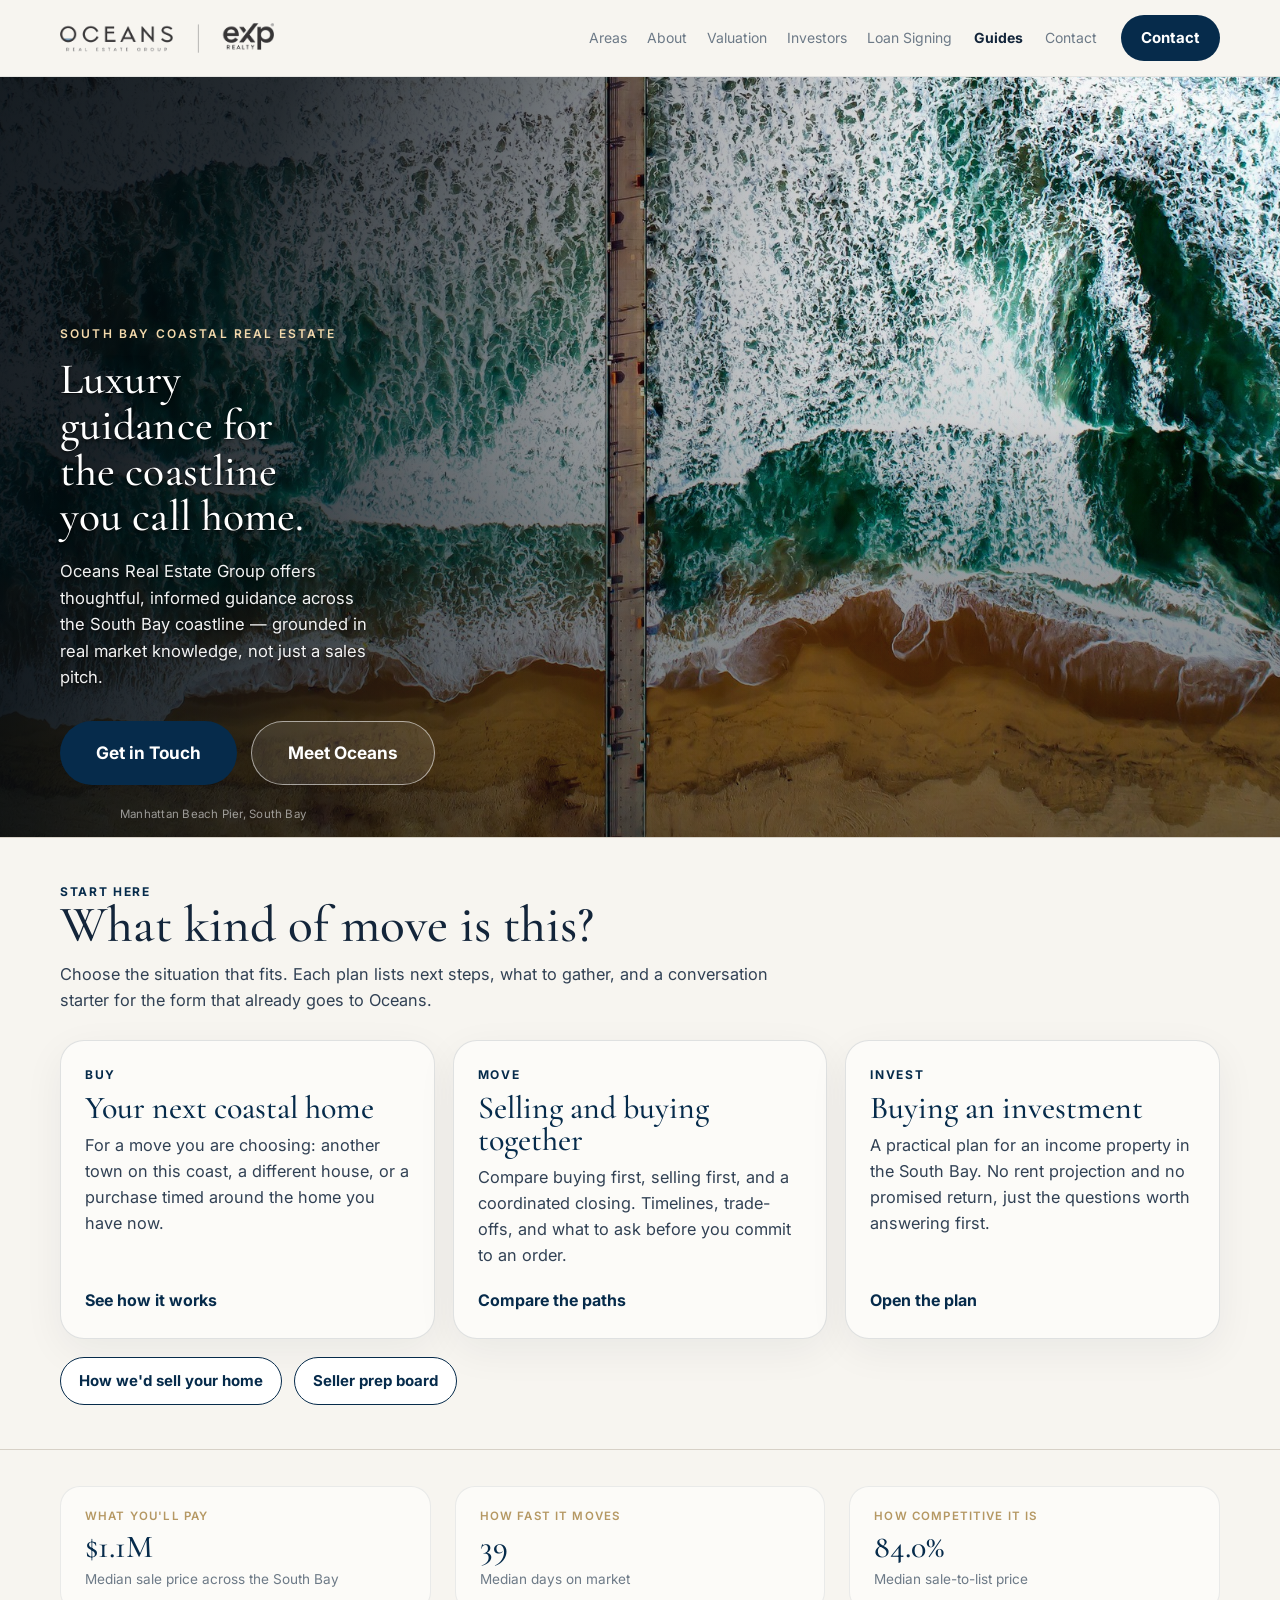
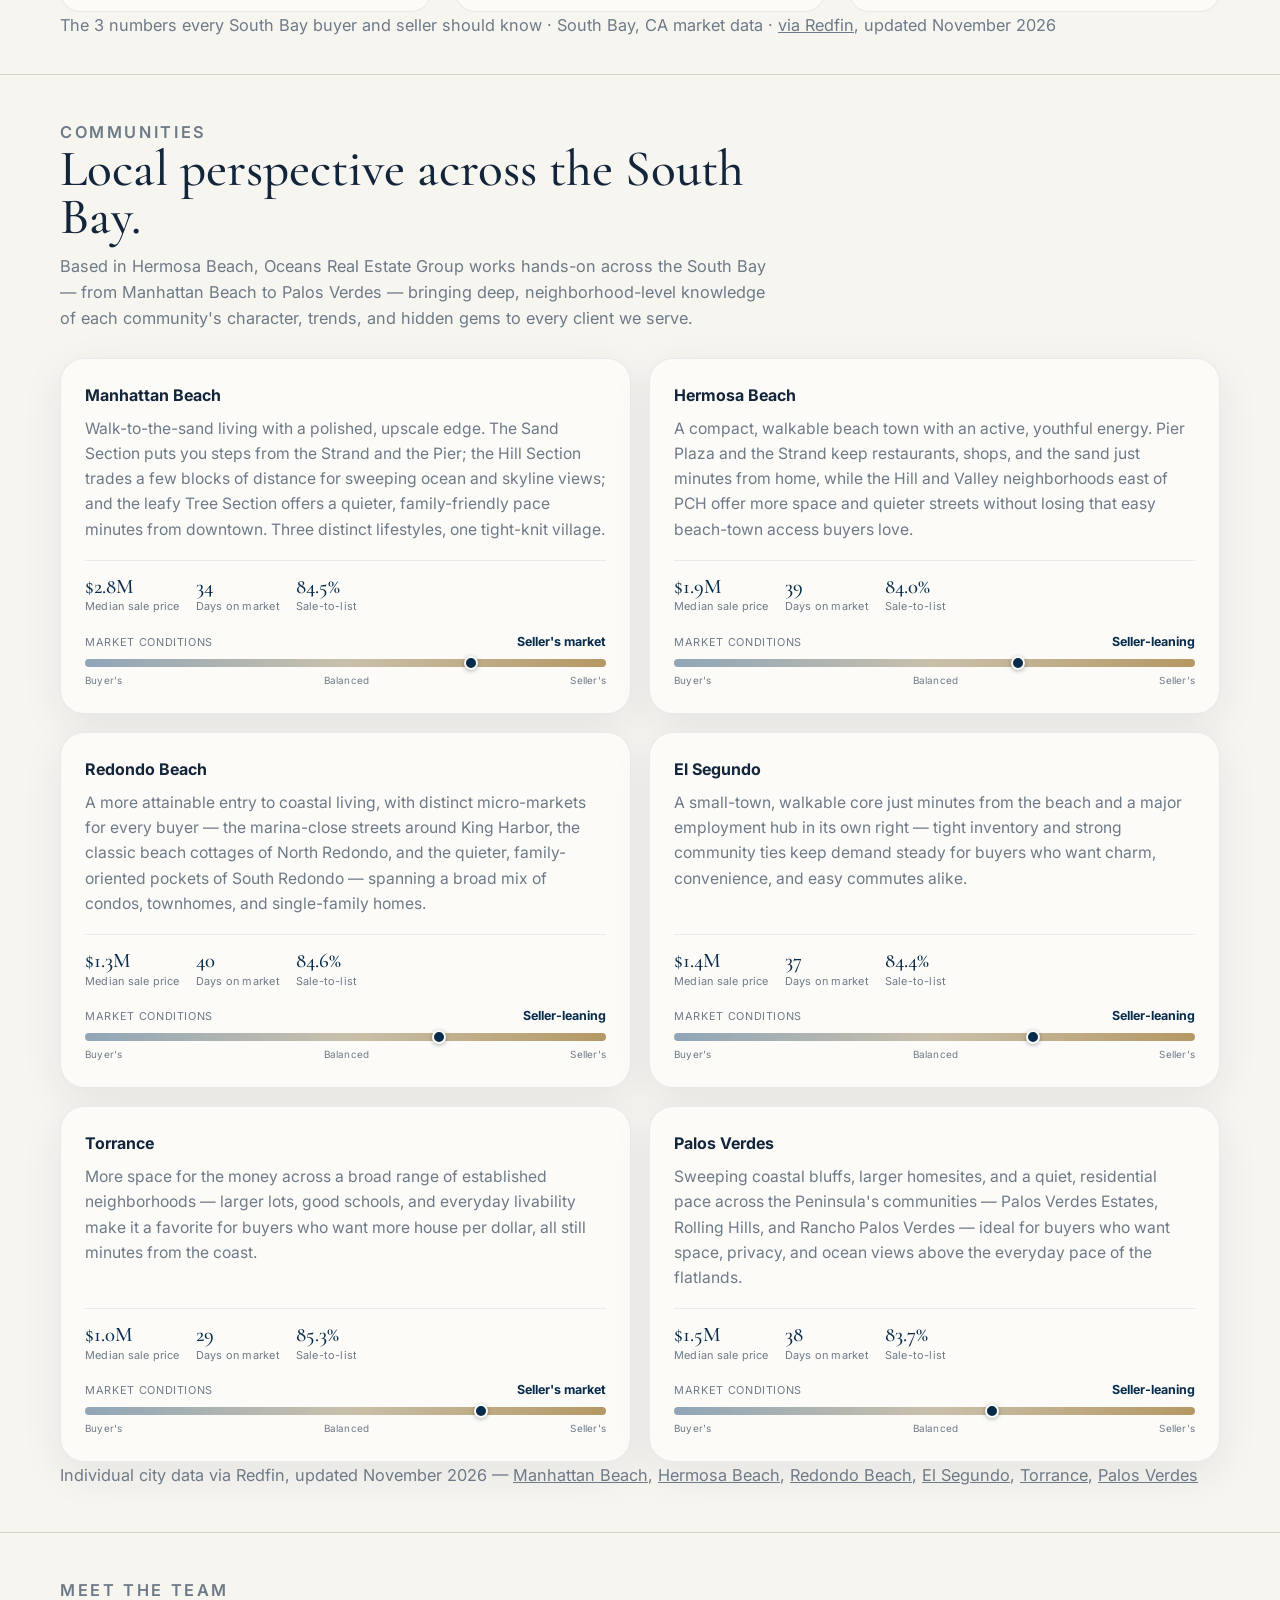
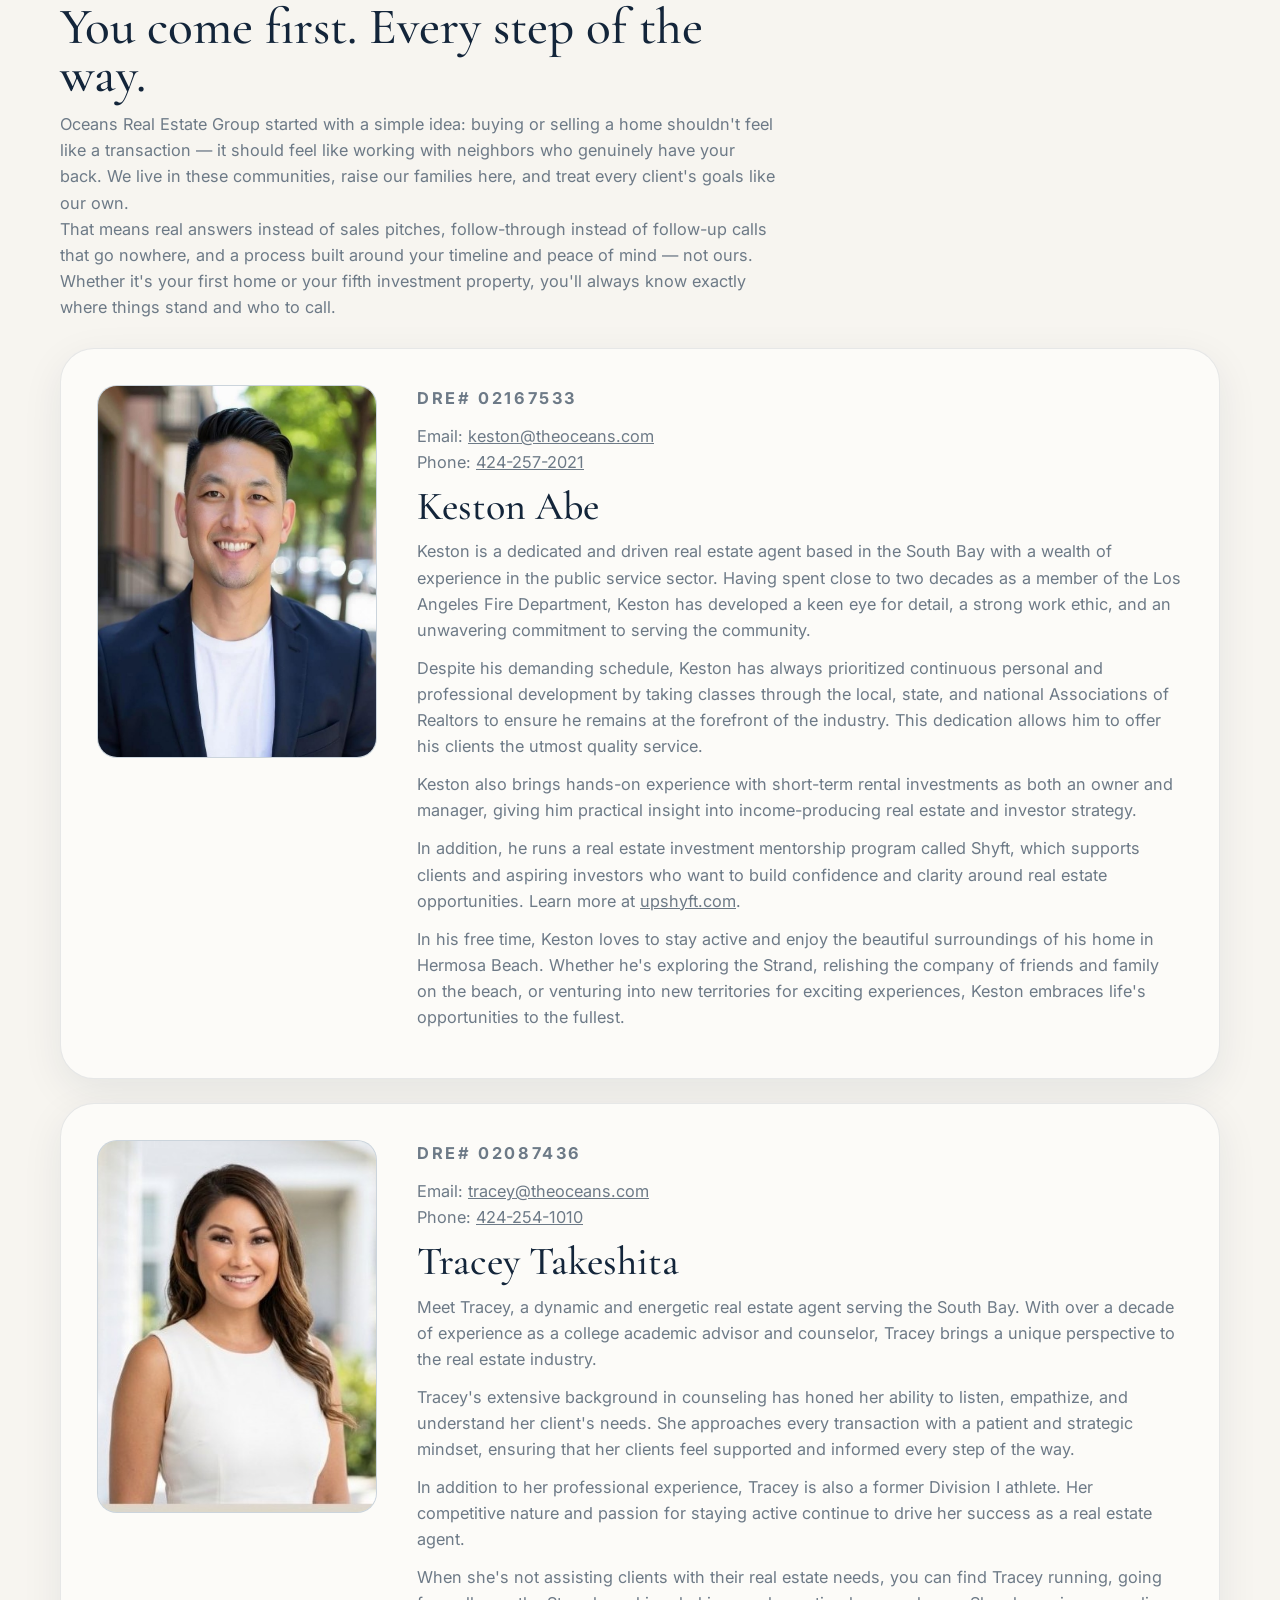
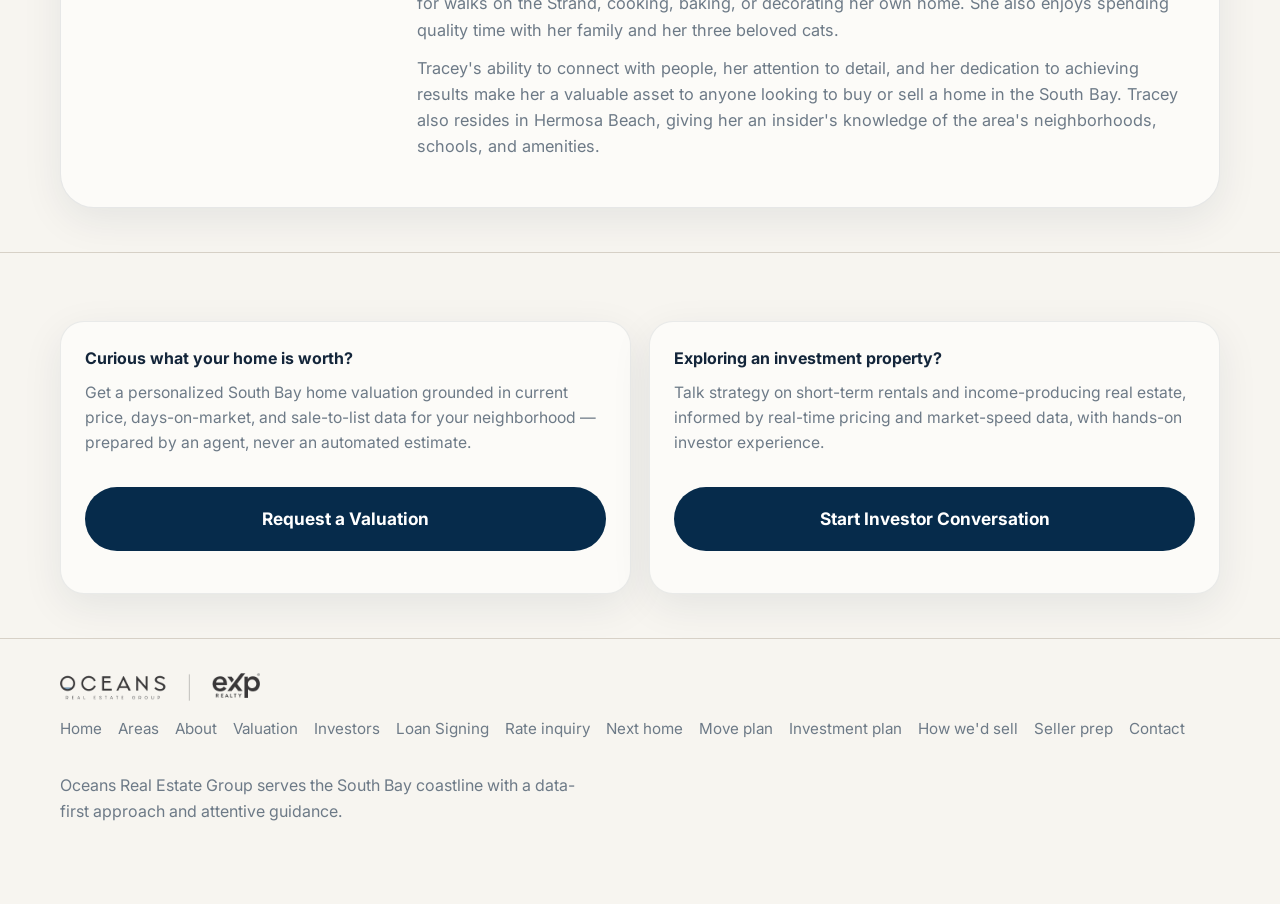
==== commit 45539663: "Replace the first-home guide with a next-home page. The old address now points at the new page from " ====
--- a/index.html
+++ b/index.html
@@ -251,7 +251,7 @@
       <details class="nav-guides">
         <summary>Guides</summary>
         <div class="nav-guides-panel">
-          <a href="/first-home">First coastal home</a>
+          <a href="/next-home">Next coastal home</a>
           <a href="/move-plan">Selling and buying</a>
           <a href="/investment-plan">Buying an investment</a>
           <a href="/how-we-sell">How we'd sell</a>
@@ -292,11 +292,11 @@
         <p class="ink">Choose the situation that fits. Each plan lists next steps, what to gather, and a conversation starter for the form that already goes to Oceans.</p>
       </div>
       <div class="path-grid">
-        <a class="path-card" href="/first-home">
+        <a class="path-card" href="/next-home">
           <p class="path-kicker">Buy</p>
-          <h3>My first coastal home</h3>
-          <p>Prepare for a first purchase along the South Bay: communities to compare, questions for a lender, and decisions that usually come up before an offer.</p>
-          <span class="path-go">Open the plan</span>
+          <h3>Your next coastal home</h3>
+          <p>For a move you are choosing: another town on this coast, a different house, or a purchase timed around the home you have now.</p>
+          <span class="path-go">See how it works</span>
         </a>
         <a class="path-card" href="/move-plan">
           <p class="path-kicker">Move</p>
@@ -504,7 +504,7 @@
       <a href="/investor">Investors</a>
       <a href="/loan-signing">Loan Signing</a>
       <a href="/rate">Rate inquiry</a>
-      <a href="/first-home">First home</a>
+      <a href="/next-home">Next home</a>
       <a href="/move-plan">Move plan</a>
       <a href="/investment-plan">Investment plan</a>
       <a href="/how-we-sell">How we'd sell</a>
--- a/styles/upgrades.css
+++ b/styles/upgrades.css
@@ -23,6 +23,9 @@
 .tool-row a.btn-primary,.prep-actions a.btn-primary{background:#062b4b;color:#fff}
 
 .page-hero{padding:48px 0 12px;border-top:none}
+h2.plain-heading{margin:28px 0 8px;font-family:"Cormorant Garamond",serif;font-weight:500;font-size:clamp(1.8rem,3vw,2.3rem);line-height:1.05;color:#062b4b}
+.plain-steps{margin:0;padding-left:1.25rem;max-width:62ch}
+.section .plain-steps li{margin:10px 0;color:#314154;font-size:1.05rem}
 h1.page-title{max-width:18em;font-size:clamp(2.5rem,5vw,4rem);line-height:.98;letter-spacing:-.03em;color:#062b4b}
 .page-hero .lede{max-width:62ch;color:#314154}
 .sample-flag,.disclaimer,.review-date{margin:0 0 18px;padding:14px 16px;border-radius:16px;background:#f1ede6;color:#13253a;border-left:4px solid #062b4b}
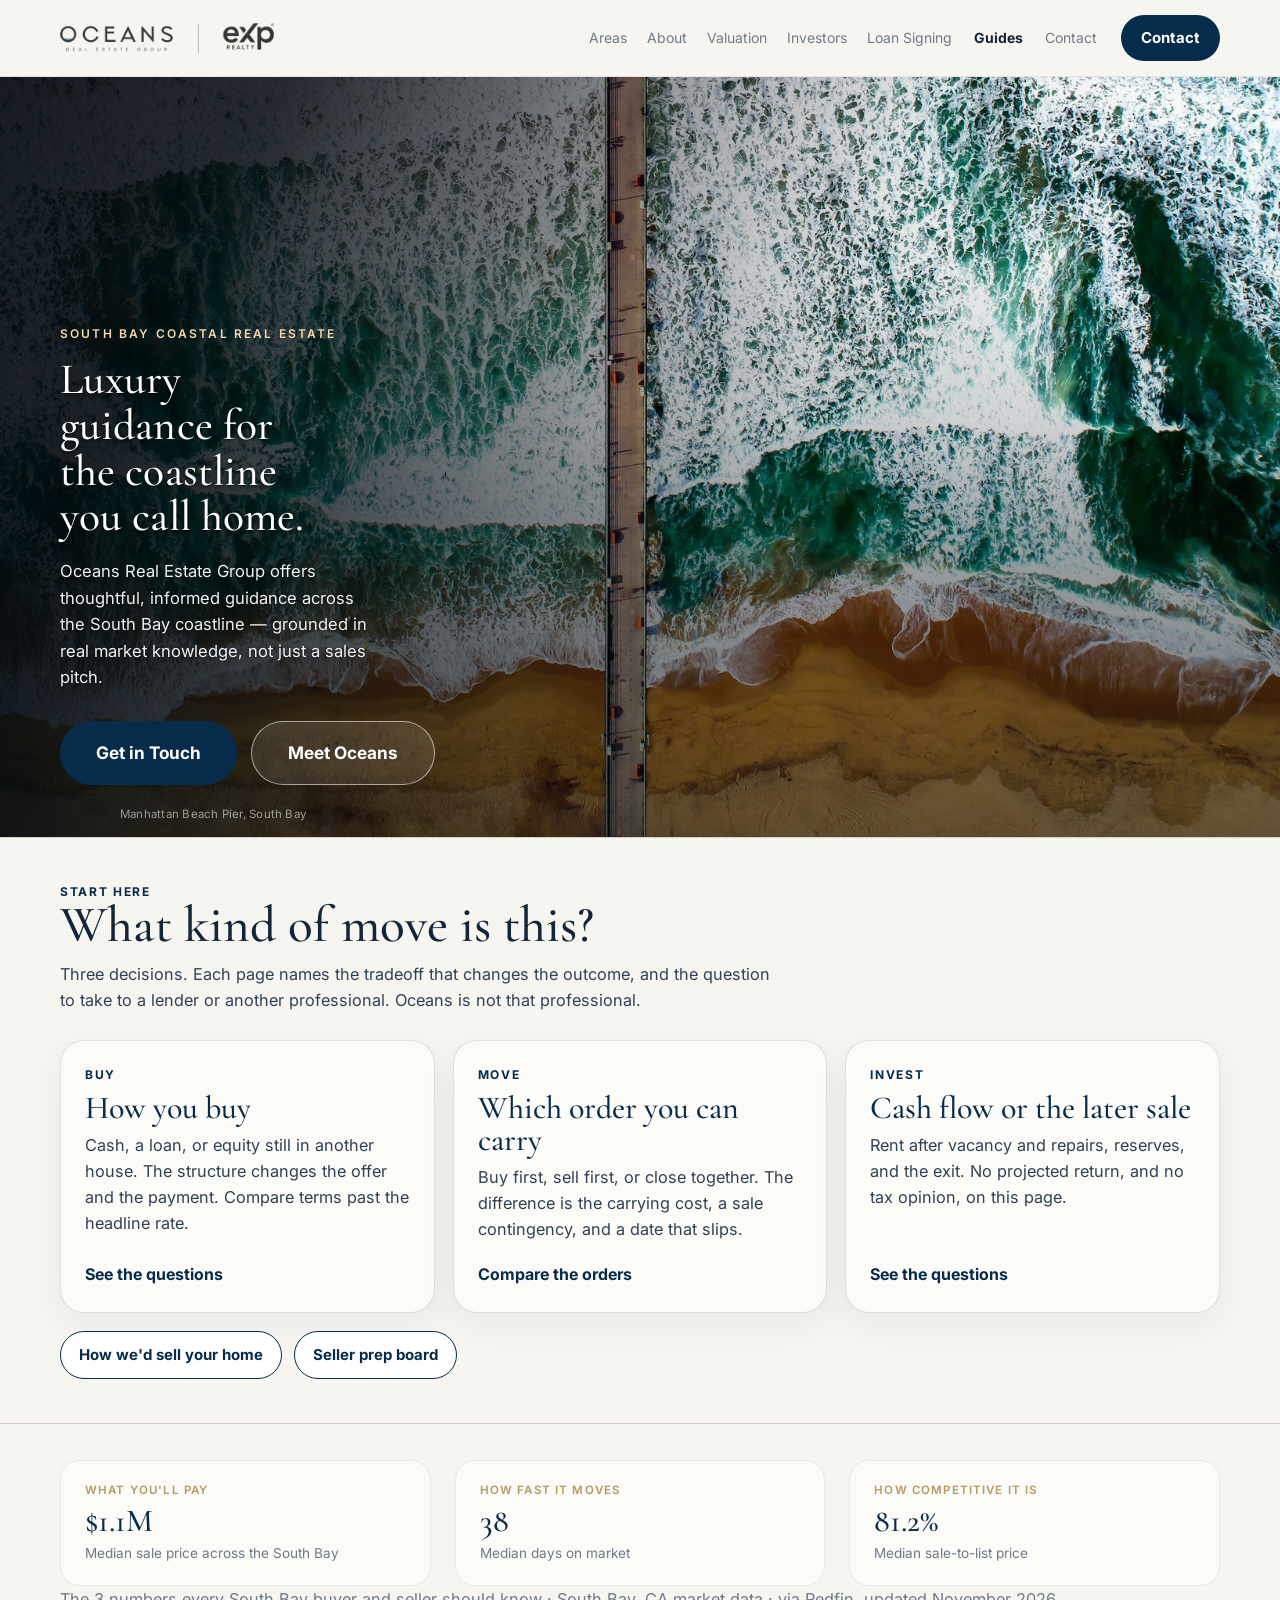
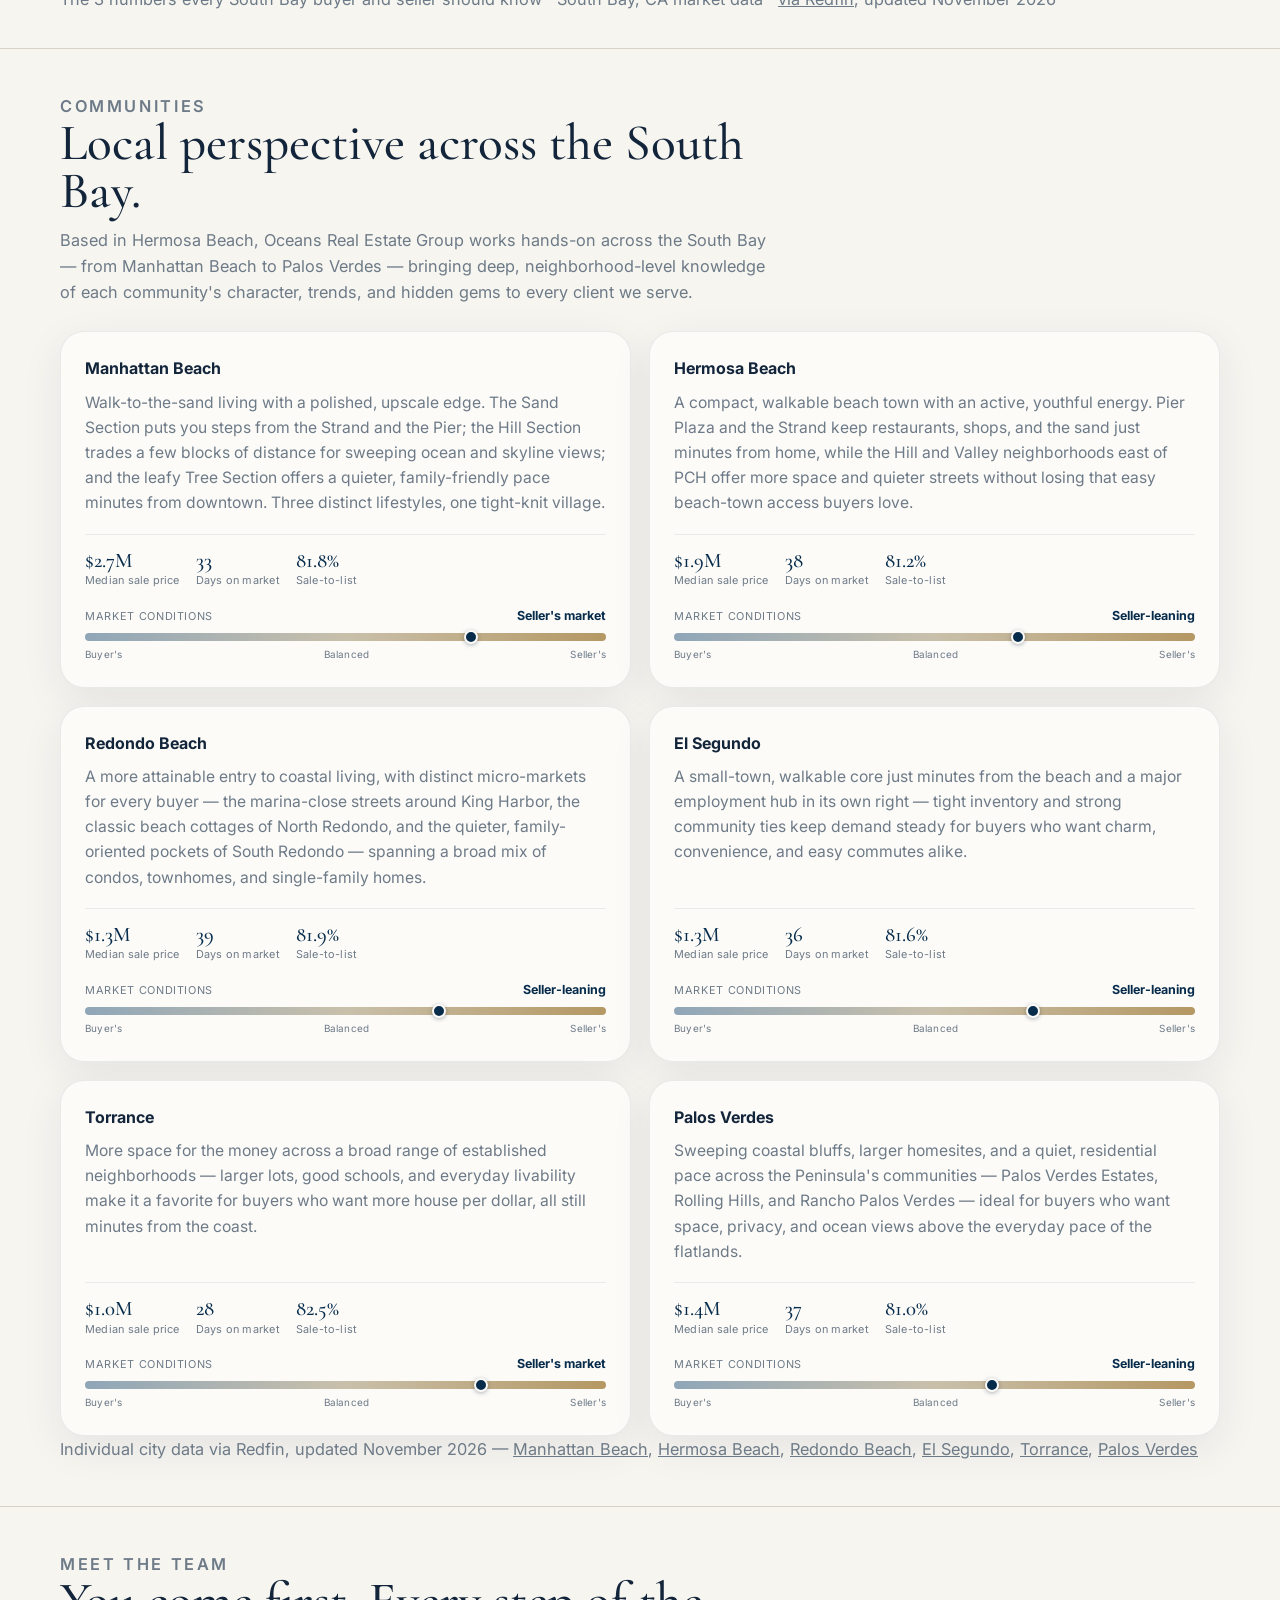
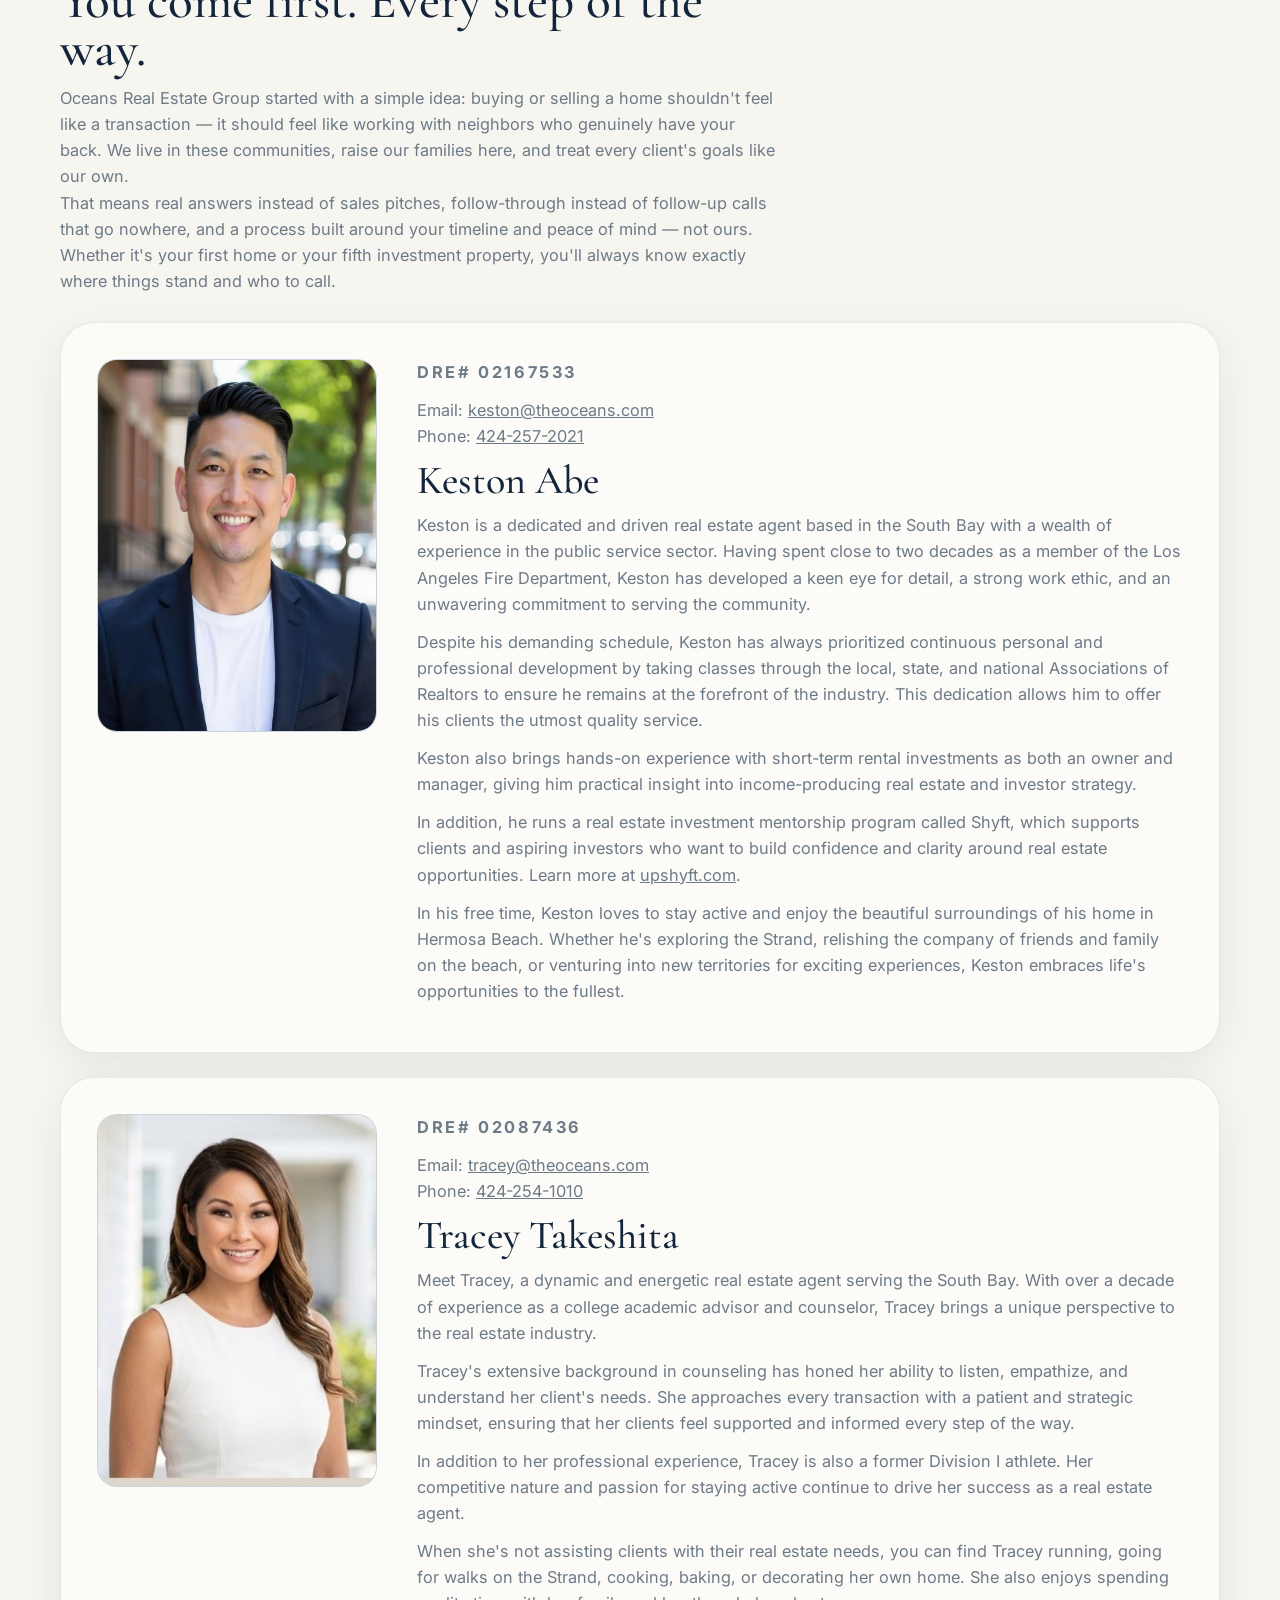
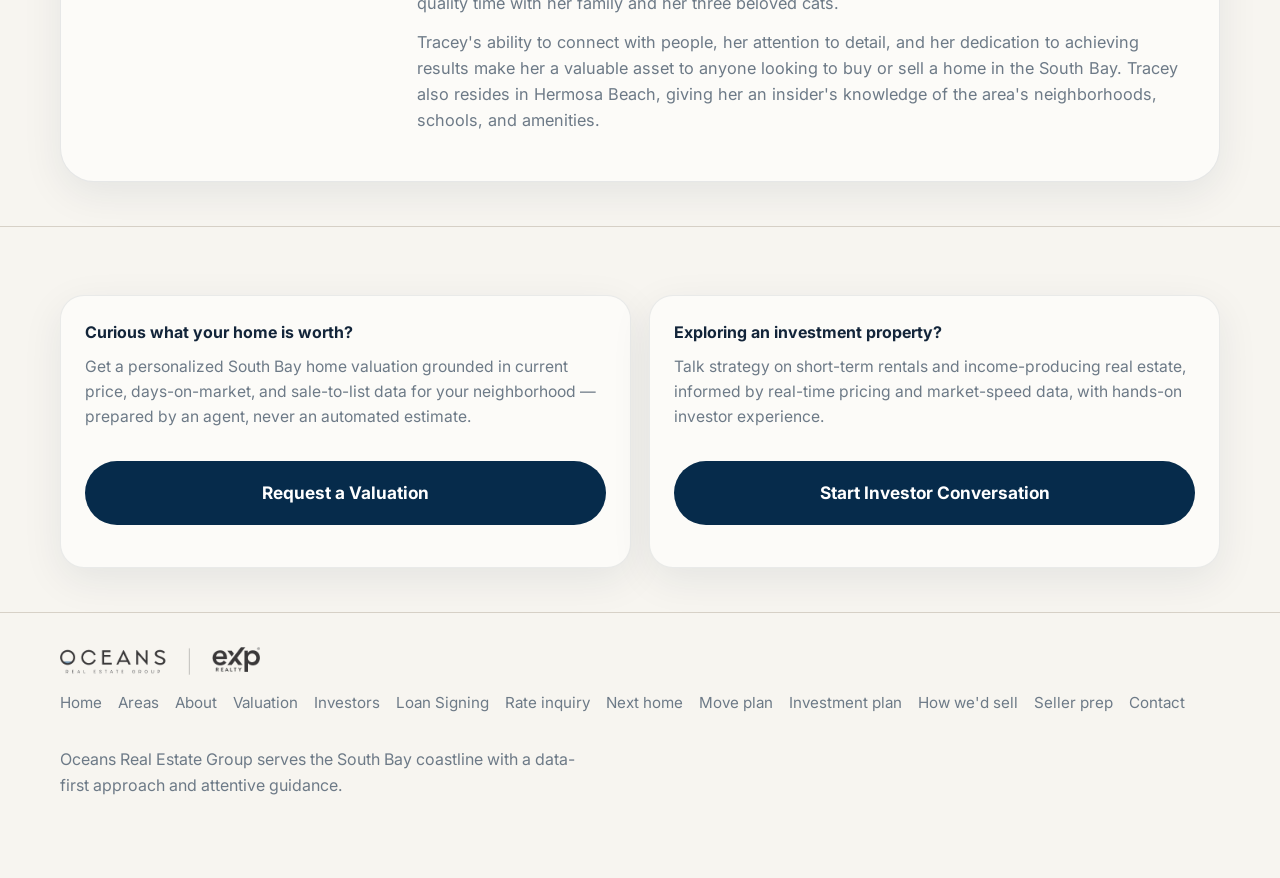
==== commit ca1af4b8: "Rewrite the buy, move, and invest paths around real tradeoffs. Each page now names the decision, the" ====
--- a/index.html
+++ b/index.html
@@ -289,26 +289,26 @@
       <div class="section-intro">
         <p class="path-kicker">Start here</p>
         <h2>What kind of move is this?</h2>
-        <p class="ink">Choose the situation that fits. Each plan lists next steps, what to gather, and a conversation starter for the form that already goes to Oceans.</p>
+        <p class="ink">Three decisions. Each page names the tradeoff that changes the outcome, and the question to take to a lender or another professional. Oceans is not that professional.</p>
       </div>
       <div class="path-grid">
         <a class="path-card" href="/next-home">
           <p class="path-kicker">Buy</p>
-          <h3>Your next coastal home</h3>
-          <p>For a move you are choosing: another town on this coast, a different house, or a purchase timed around the home you have now.</p>
-          <span class="path-go">See how it works</span>
+          <h3>How you buy</h3>
+          <p>Cash, a loan, or equity still in another house. The structure changes the offer and the payment. Compare terms past the headline rate.</p>
+          <span class="path-go">See the questions</span>
         </a>
         <a class="path-card" href="/move-plan">
           <p class="path-kicker">Move</p>
-          <h3>Selling and buying together</h3>
-          <p>Compare buying first, selling first, and a coordinated closing. Timelines, trade-offs, and what to ask before you commit to an order.</p>
-          <span class="path-go">Compare the paths</span>
+          <h3>Which order you can carry</h3>
+          <p>Buy first, sell first, or close together. The difference is the carrying cost, a sale contingency, and a date that slips.</p>
+          <span class="path-go">Compare the orders</span>
         </a>
         <a class="path-card" href="/investment-plan">
           <p class="path-kicker">Invest</p>
-          <h3>Buying an investment</h3>
-          <p>A practical plan for an income property in the South Bay. No rent projection and no promised return, just the questions worth answering first.</p>
-          <span class="path-go">Open the plan</span>
+          <h3>Cash flow or the later sale</h3>
+          <p>Rent after vacancy and repairs, reserves, and the exit. No projected return, and no tax opinion, on this page.</p>
+          <span class="path-go">See the questions</span>
         </a>
       </div>
       <div class="tool-row">
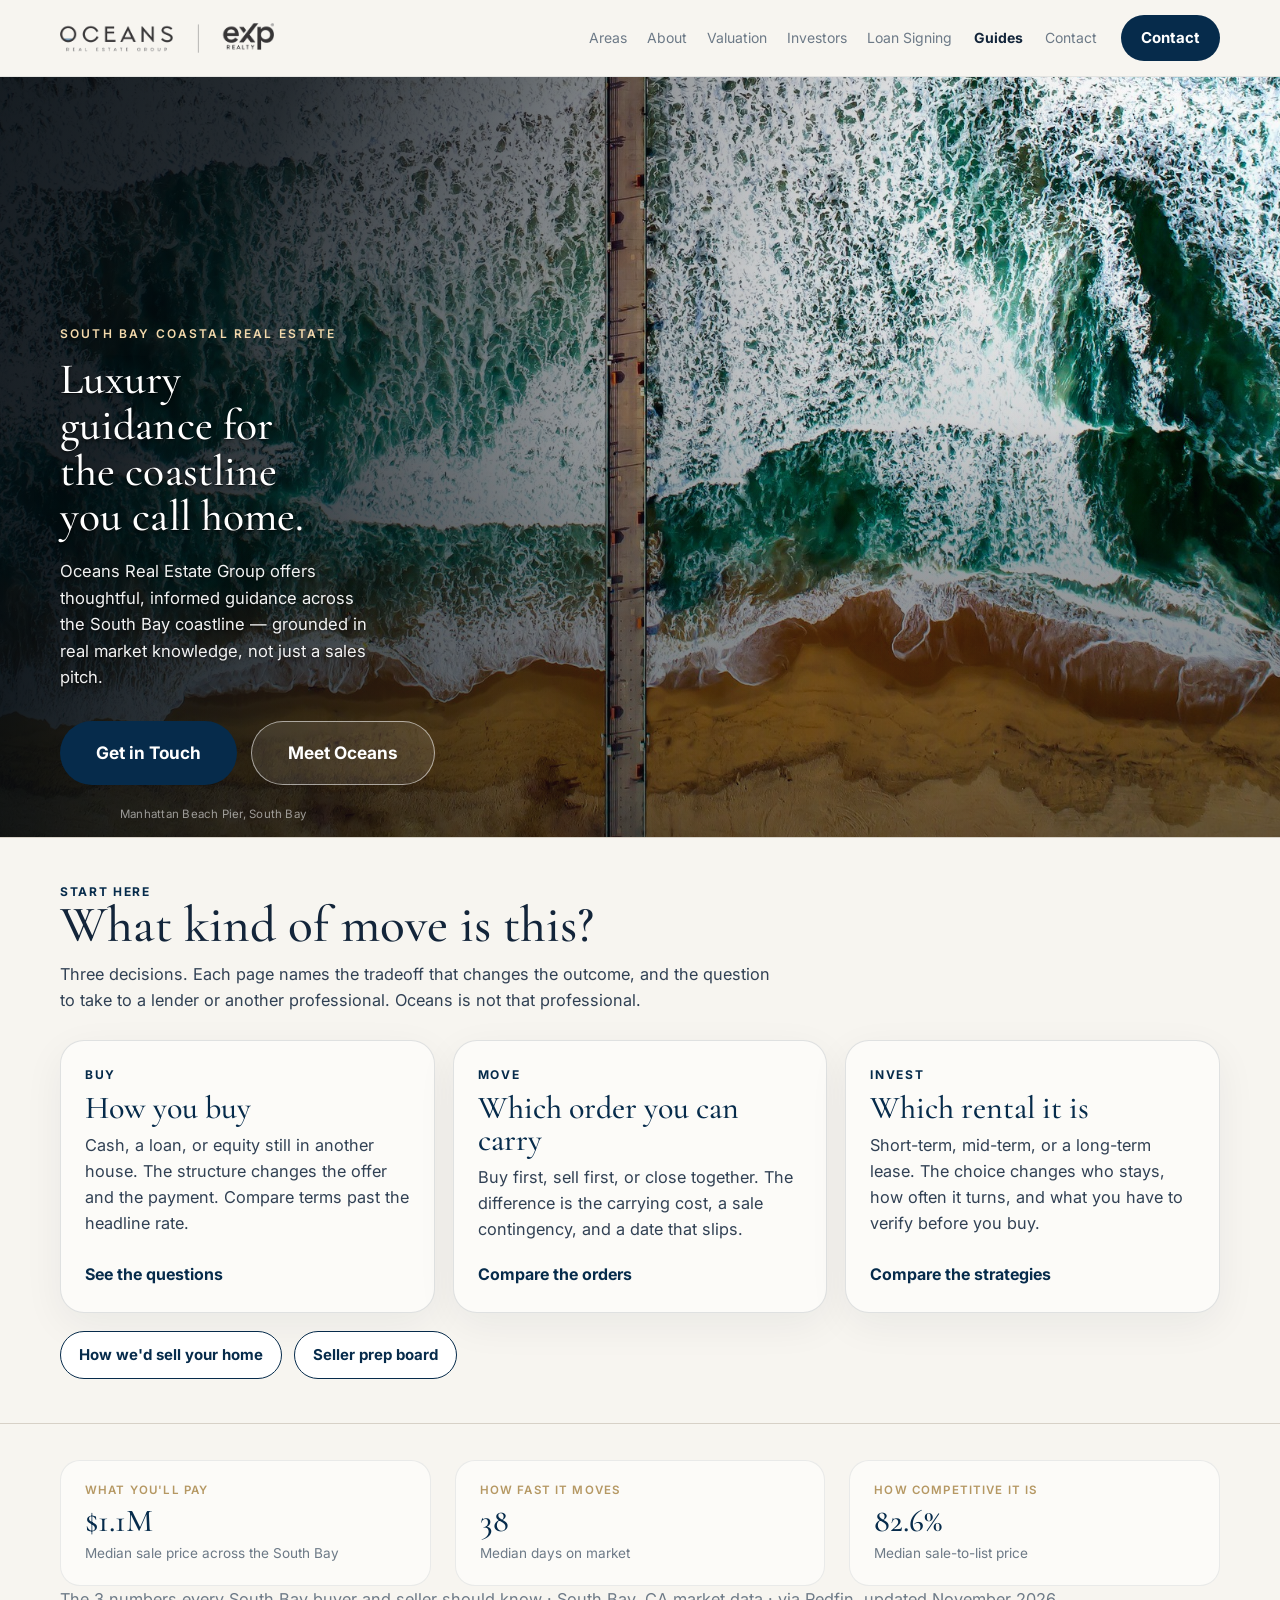
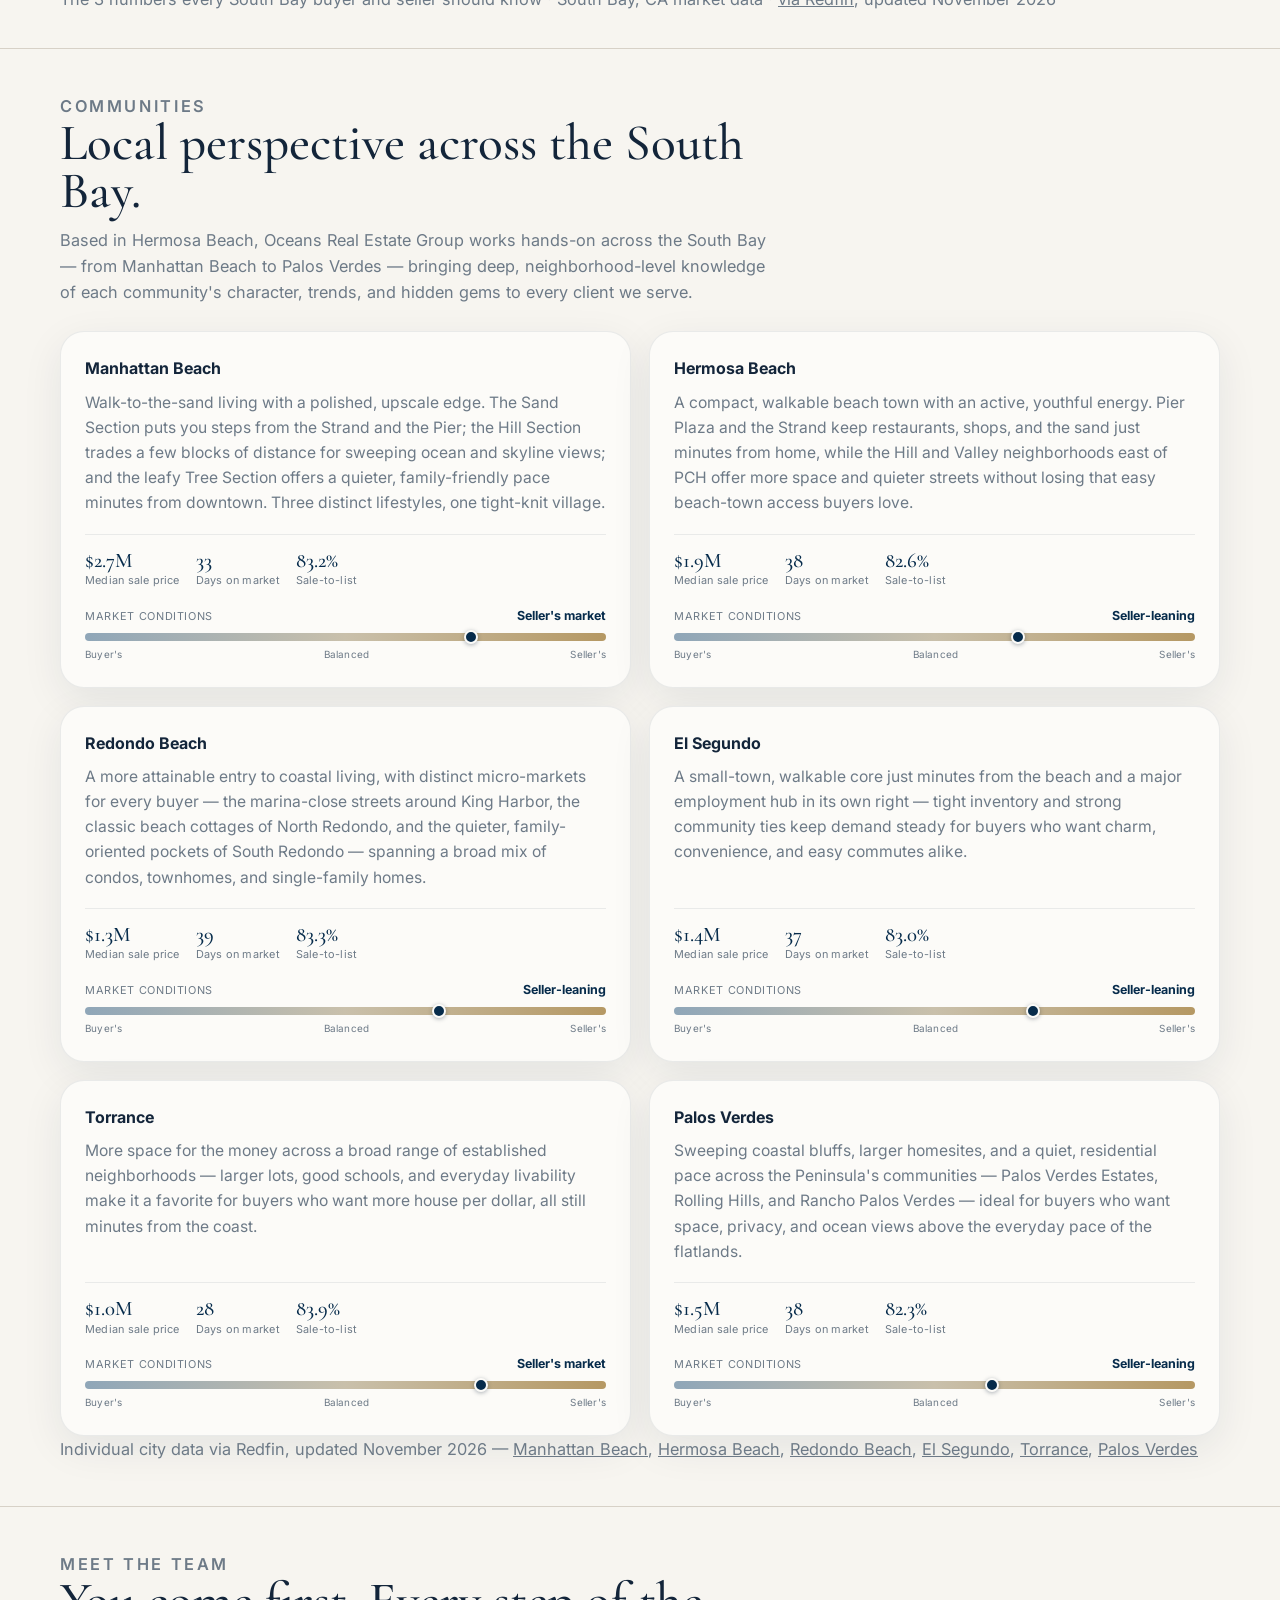
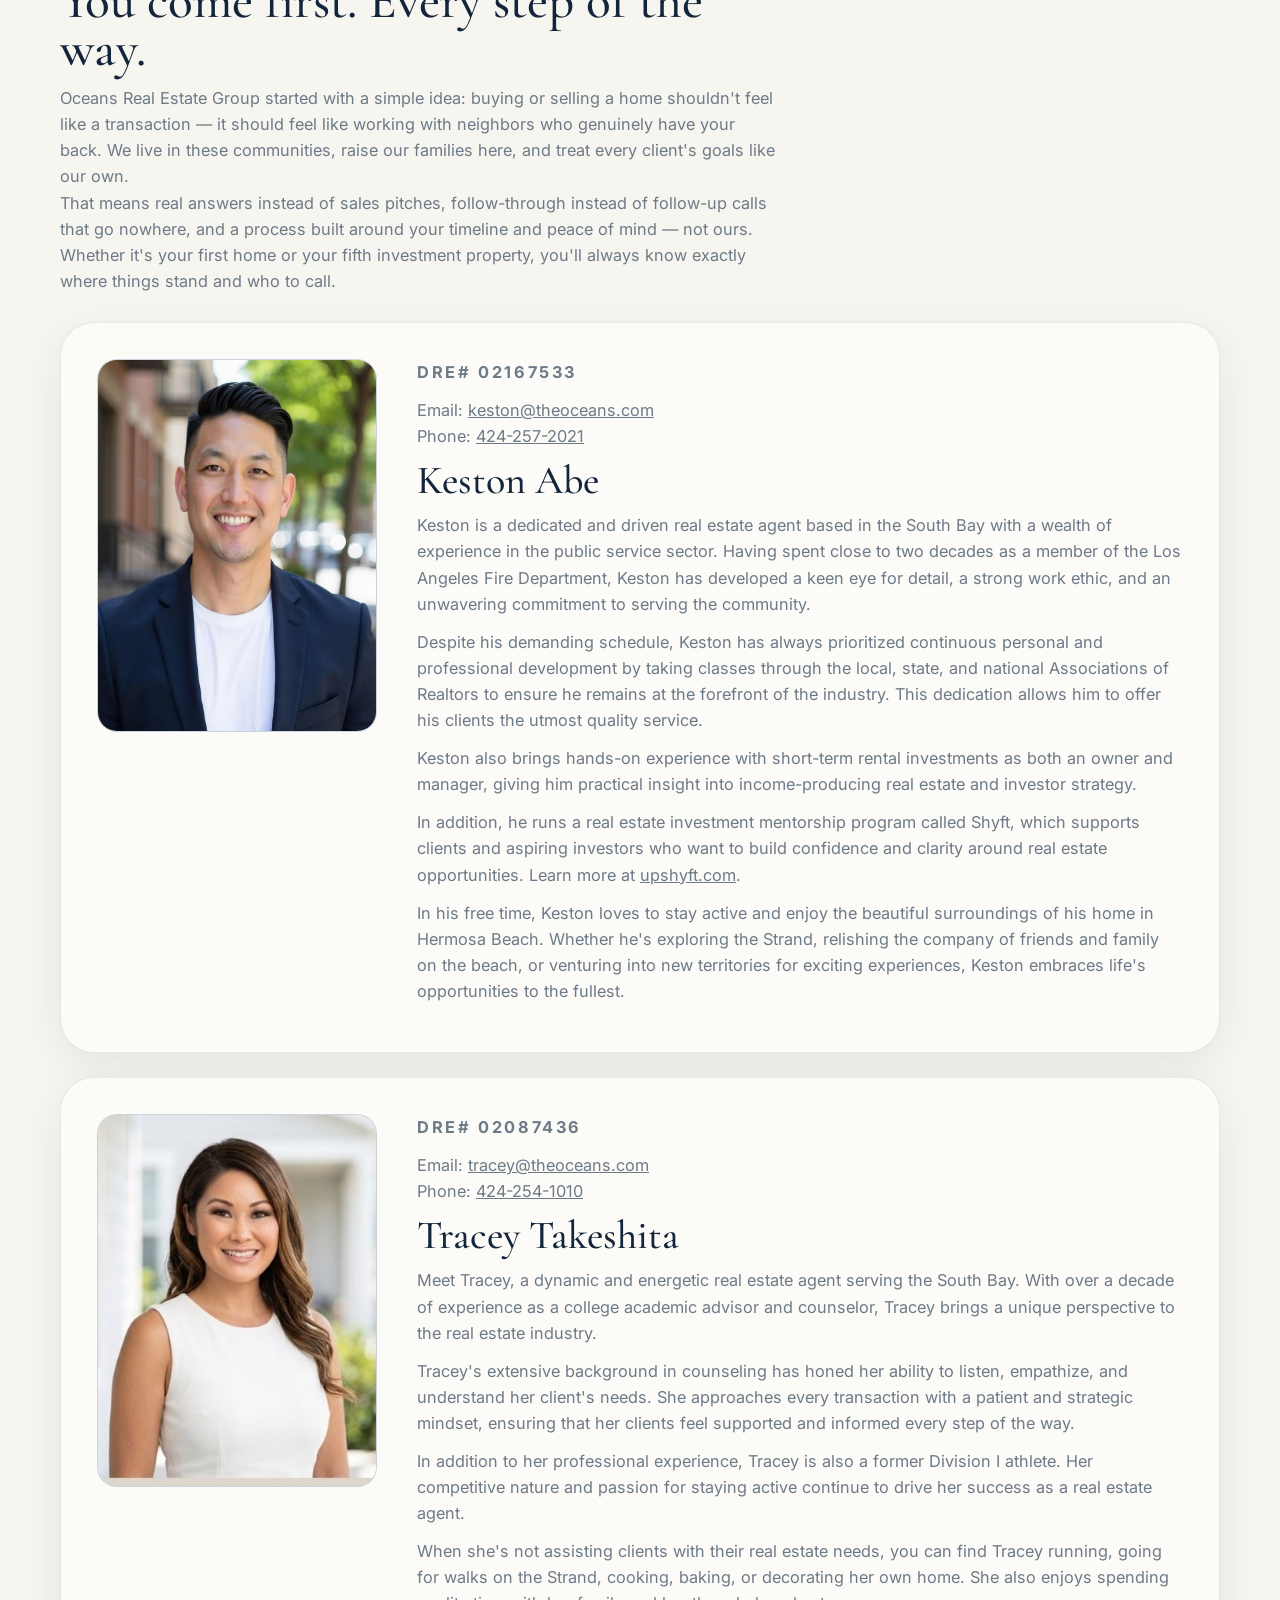
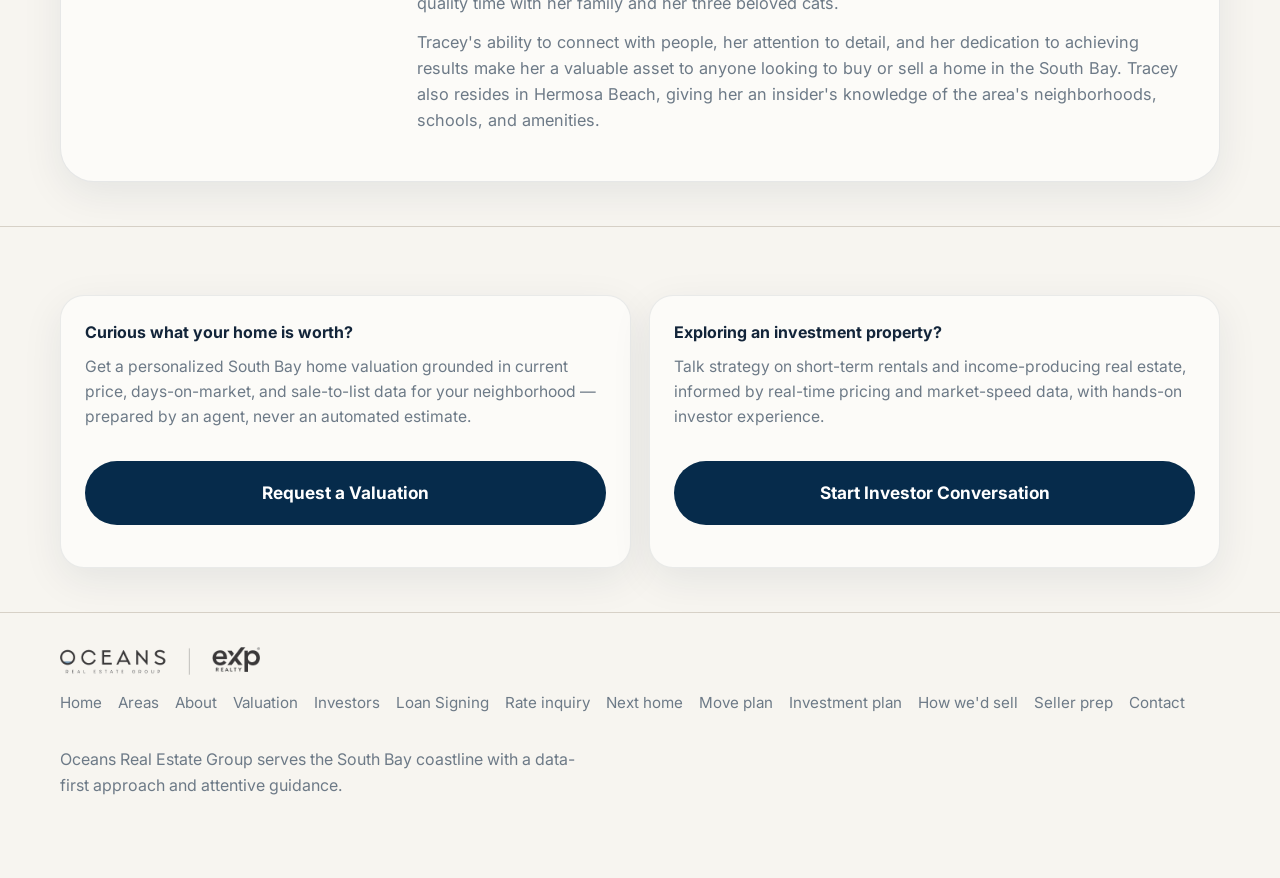
==== commit 500e5468: "Rebuild the invest path around STR, MTR, and LTR. The page compares who stays, setup, turnover, rese" ====
--- a/index.html
+++ b/index.html
@@ -306,9 +306,9 @@
         </a>
         <a class="path-card" href="/investment-plan">
           <p class="path-kicker">Invest</p>
-          <h3>Cash flow or the later sale</h3>
-          <p>Rent after vacancy and repairs, reserves, and the exit. No projected return, and no tax opinion, on this page.</p>
-          <span class="path-go">See the questions</span>
+          <h3>Which rental it is</h3>
+          <p>Short-term, mid-term, or a long-term lease. The choice changes who stays, how often it turns, and what you have to verify before you buy.</p>
+          <span class="path-go">Compare the strategies</span>
         </a>
       </div>
       <div class="tool-row">
--- a/styles/upgrades.css
+++ b/styles/upgrades.css
@@ -24,8 +24,13 @@
 
 .page-hero{padding:48px 0 12px;border-top:none}
 h2.plain-heading{margin:28px 0 8px;font-family:"Cormorant Garamond",serif;font-weight:500;font-size:clamp(1.8rem,3vw,2.3rem);line-height:1.05;color:#062b4b}
-.plain-steps{margin:0;padding-left:1.25rem;max-width:62ch}
+.plain-steps{margin:0;padding-left:1.25rem;max-width:68ch}
 .section .plain-steps li{margin:10px 0;color:#314154;font-size:1.05rem}
+.compare-block{margin:22px 0 0}
+h3.compare-label{margin:0 0 8px;font-family:"Cormorant Garamond",serif;font-weight:500;font-size:1.55rem;line-height:1.1;color:#062b4b}
+.compare-3{display:grid;grid-template-columns:repeat(3,minmax(0,1fr));gap:12px}
+.section .compare-3 p{margin:0;padding:14px;background:#fcfbf8;border:1px solid rgba(19,37,58,.12);border-radius:16px;color:#314154}
+.compare-3 b{color:#062b4b}
 h1.page-title{max-width:18em;font-size:clamp(2.5rem,5vw,4rem);line-height:.98;letter-spacing:-.03em;color:#062b4b}
 .page-hero .lede{max-width:62ch;color:#314154}
 .sample-flag,.disclaimer,.review-date{margin:0 0 18px;padding:14px 16px;border-radius:16px;background:#f1ede6;color:#13253a;border-left:4px solid #062b4b}
@@ -62,7 +67,7 @@
 .stat-fallback{margin:14px 0 0;color:#13253a}
 
 @media (max-width:900px){
-  .path-grid,.move-grid,.kit-grid{grid-template-columns:1fr}
+  .path-grid,.move-grid,.kit-grid,.compare-3{grid-template-columns:1fr}
   .nav-guides-panel{position:static;min-width:0;margin:0 0 8px;box-shadow:none}
   .page-hero{padding-top:28px}
   h1.page-title{font-size:clamp(2.2rem,10vw,3rem)}
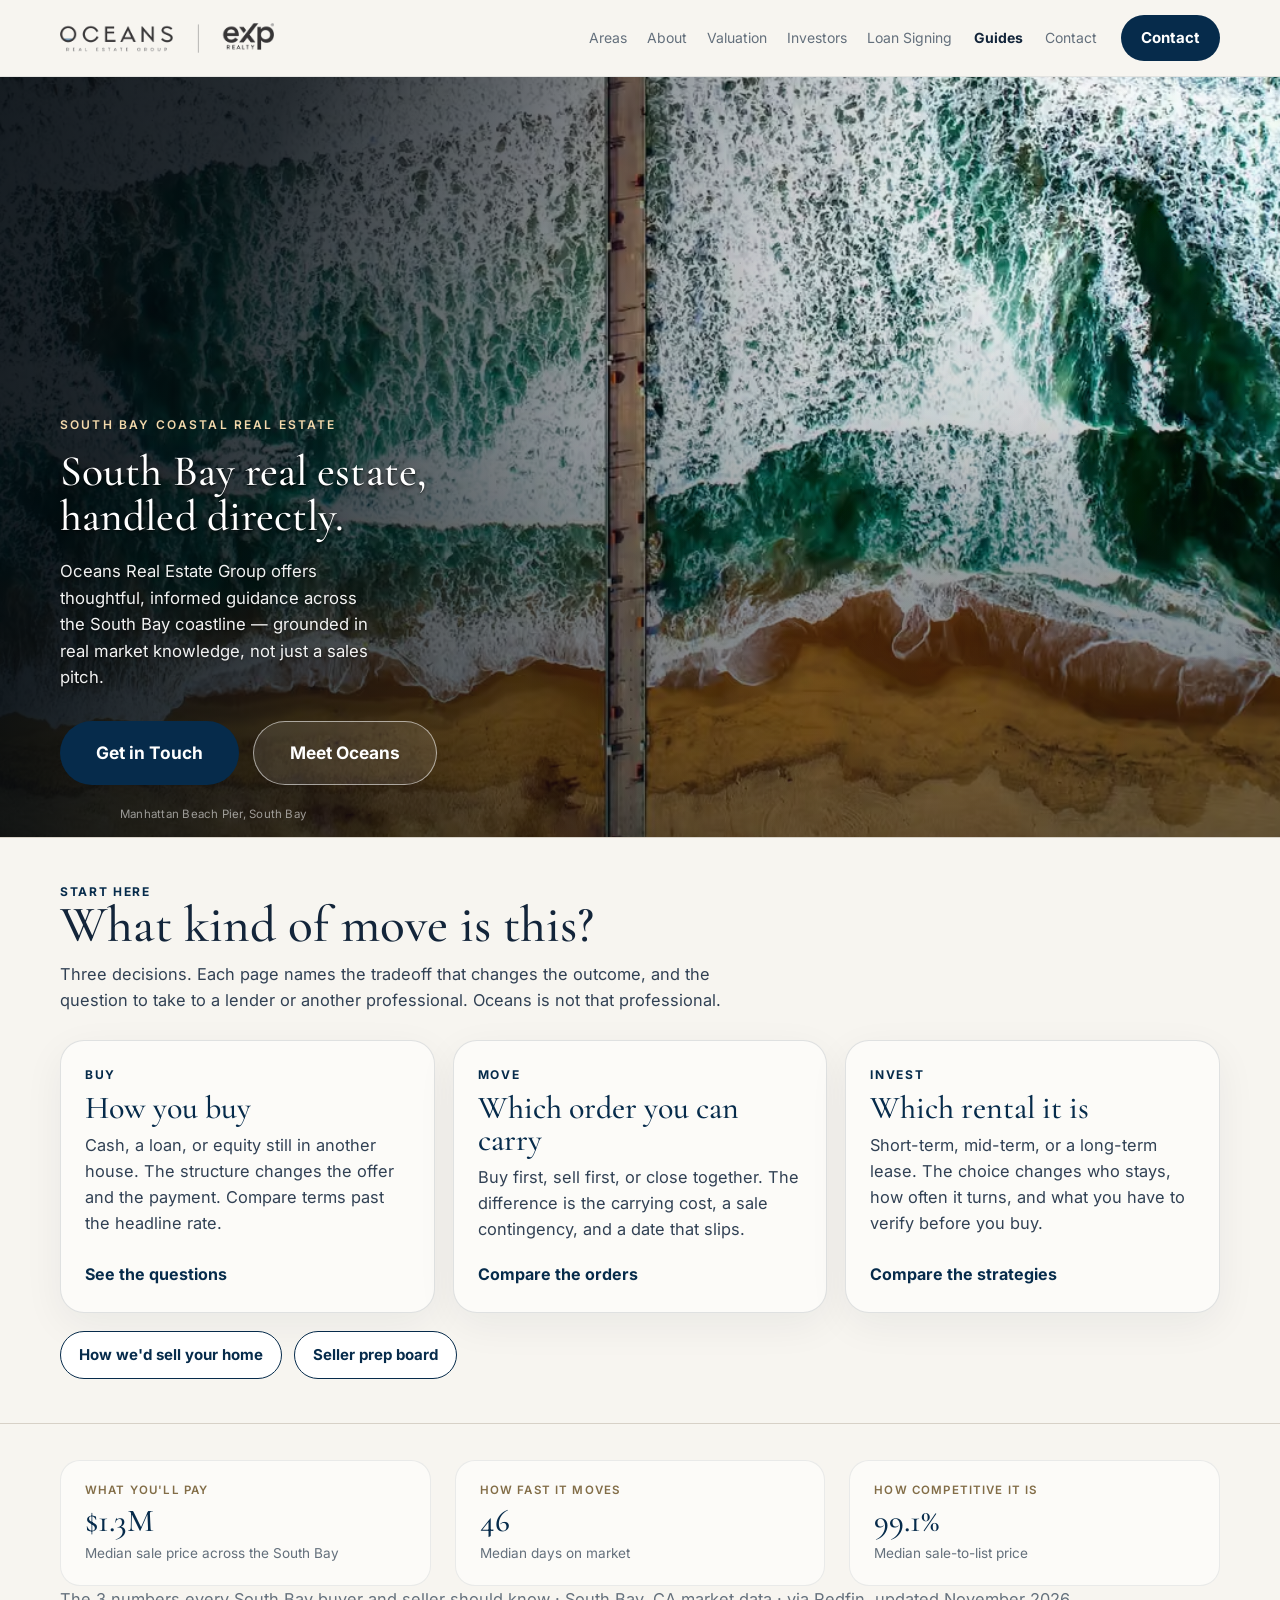
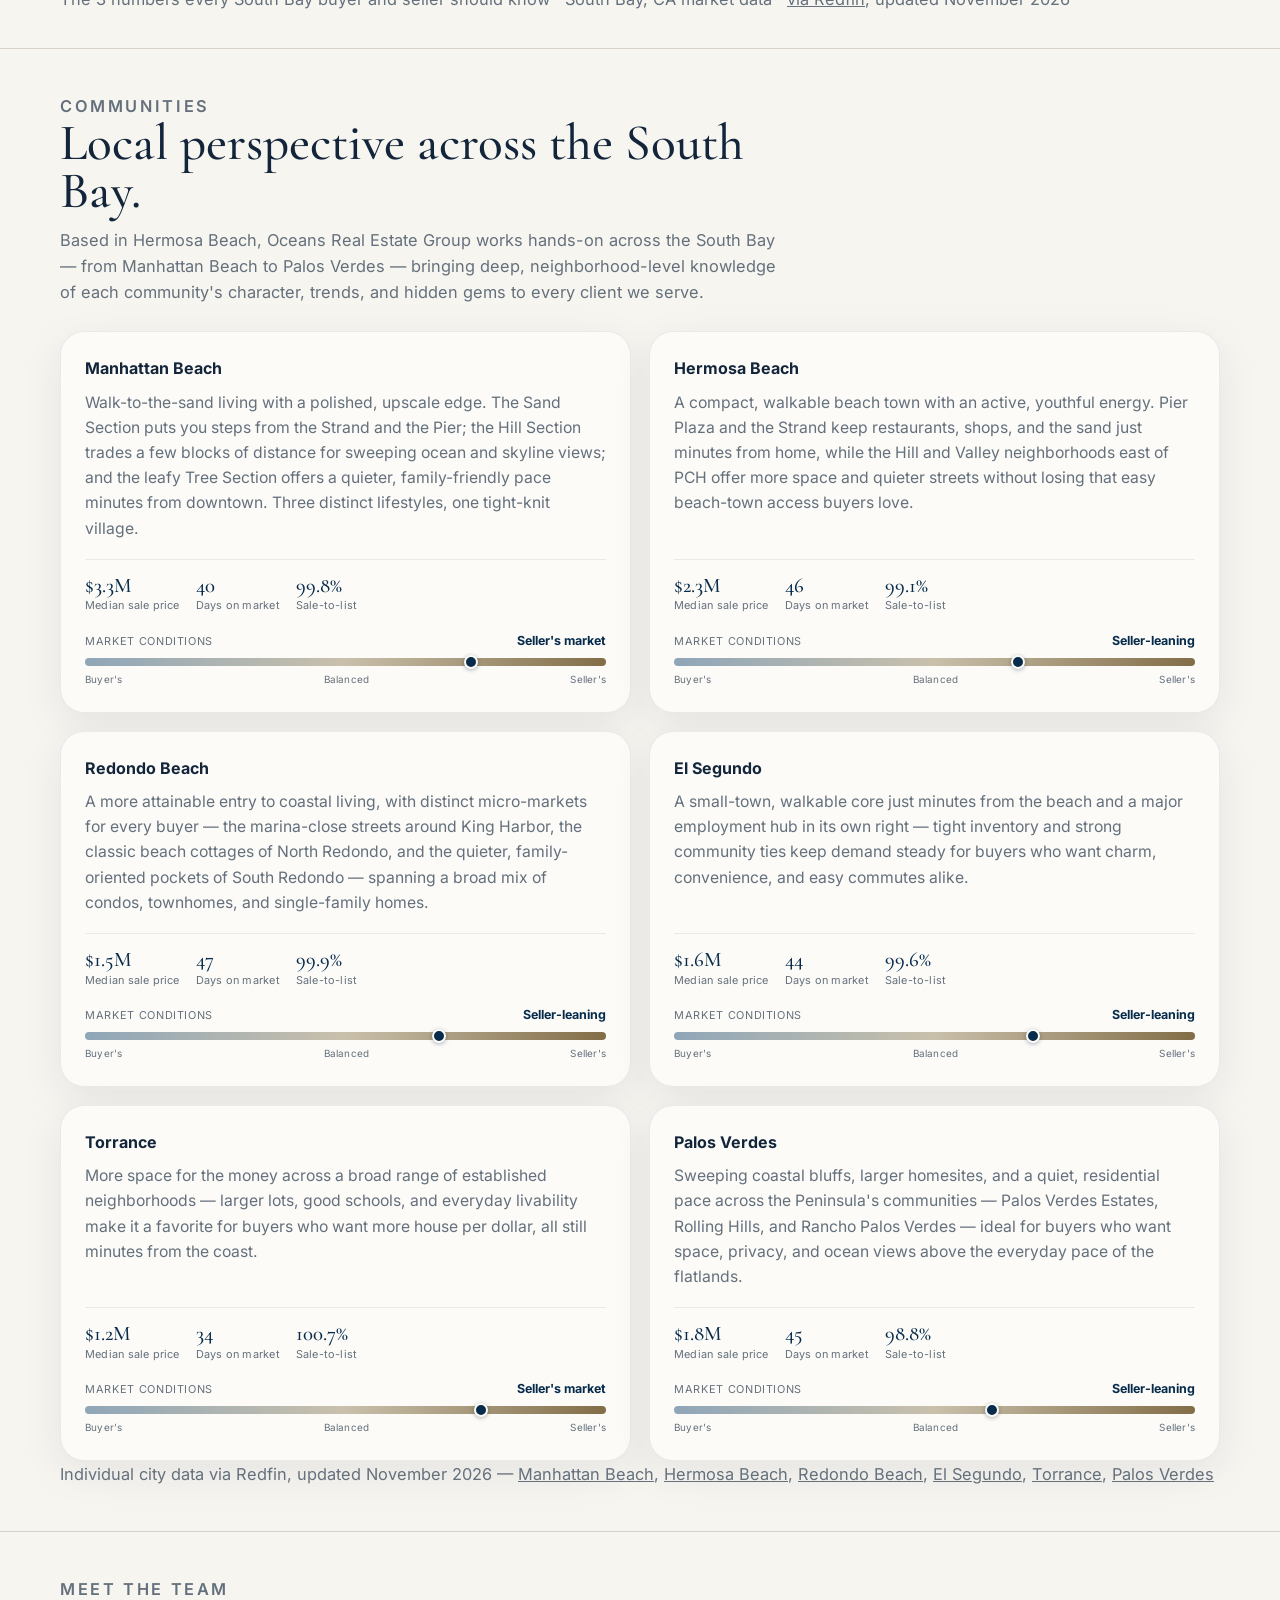
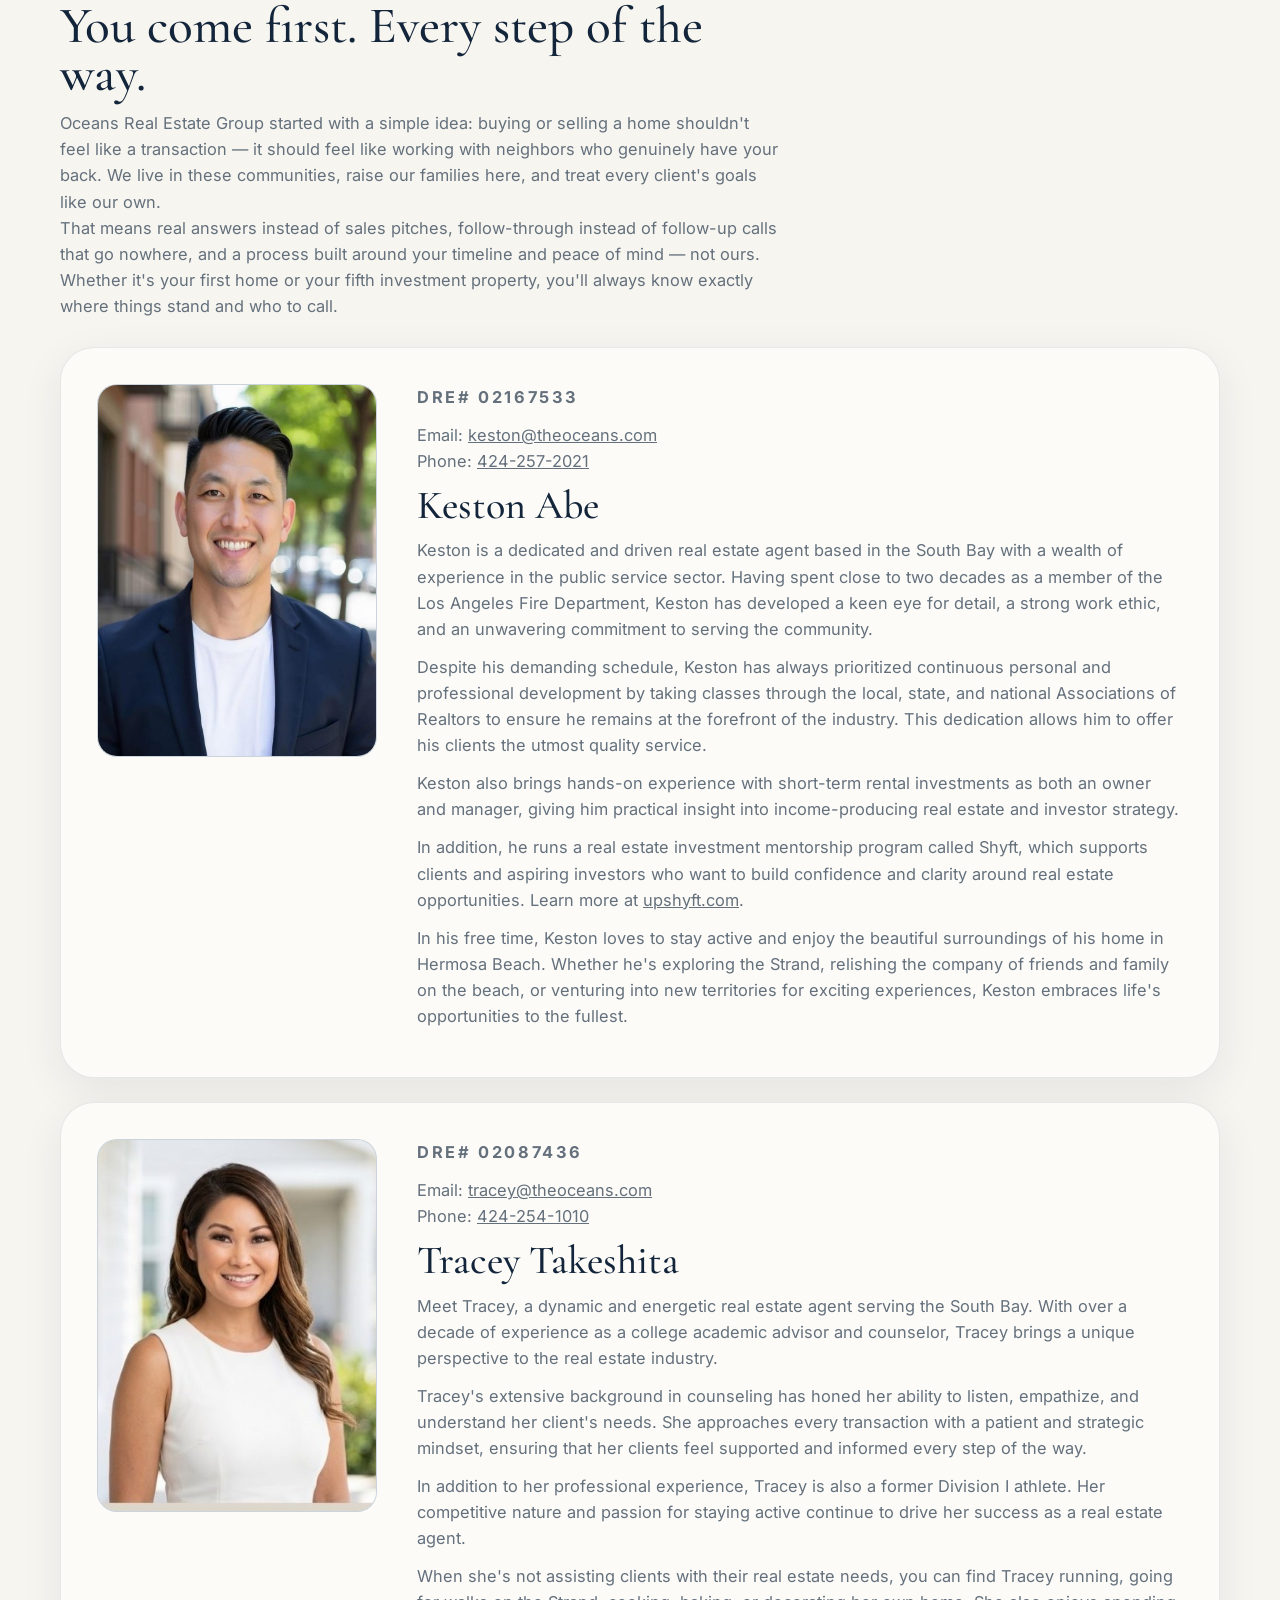
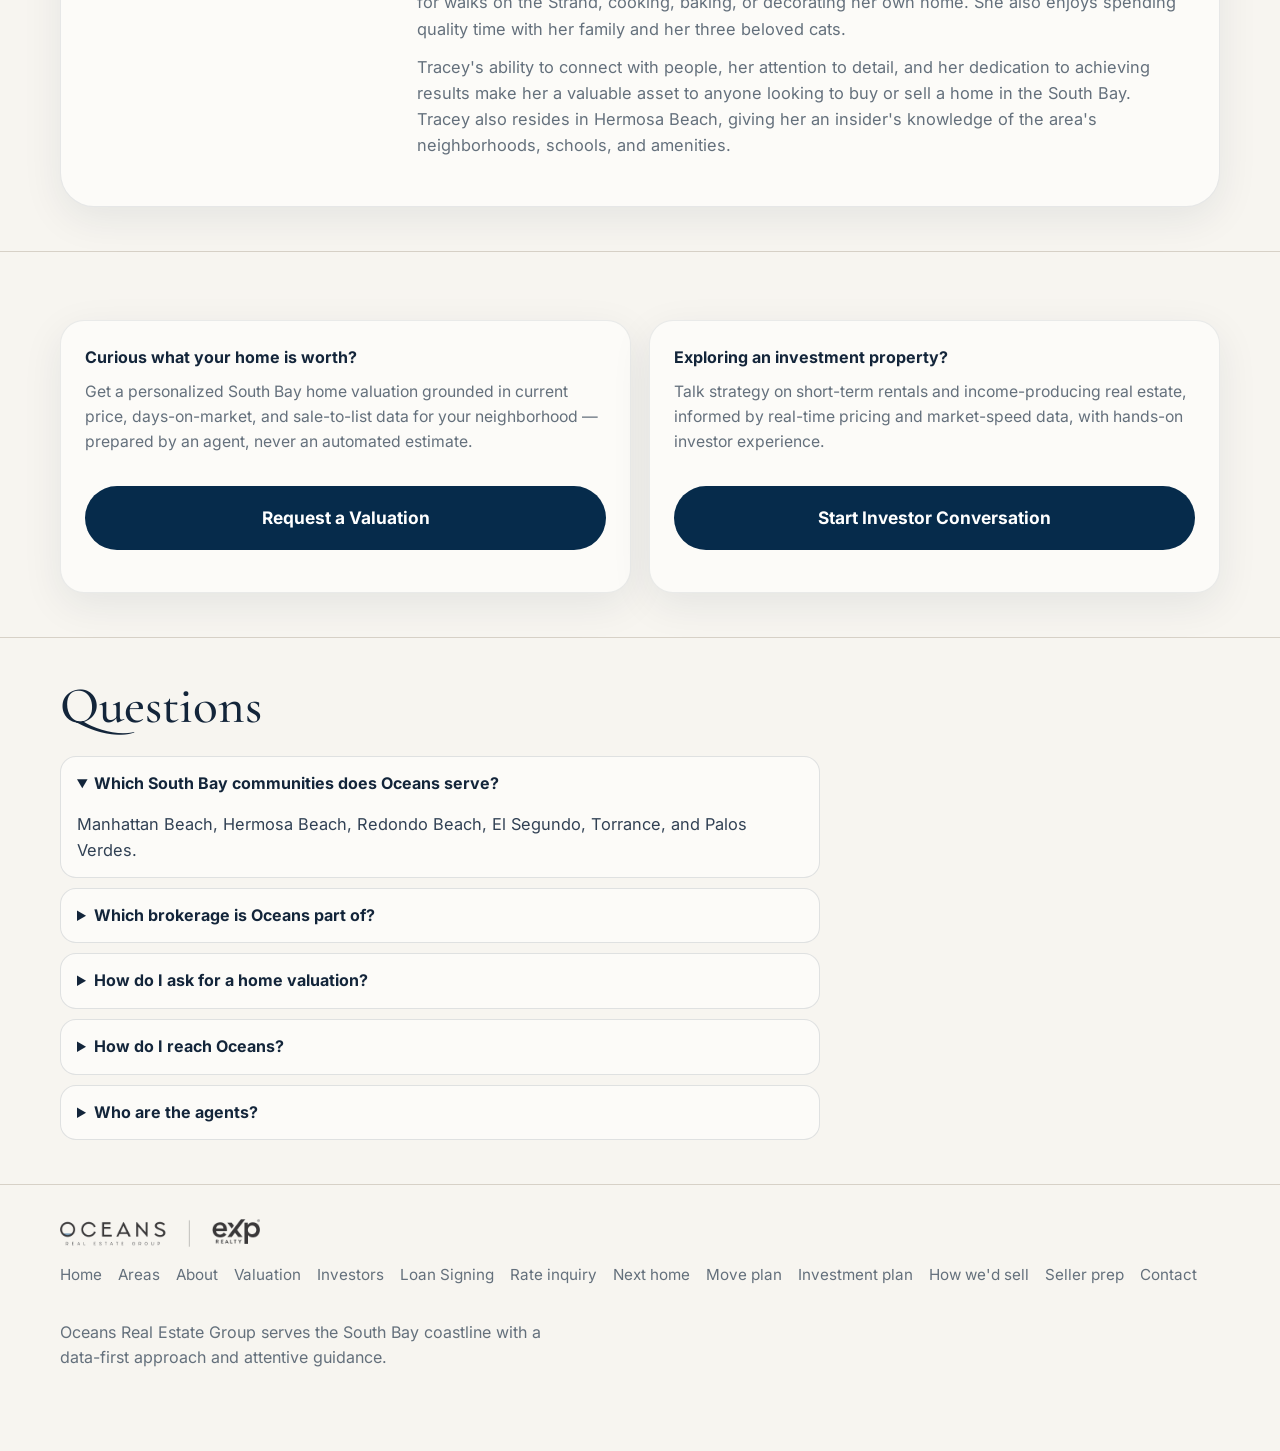
==== commit ec59f771: "Speed up the homepage and tighten search metadata. Preload a smaller hero, self-host the fonts, publ" ====
--- a/index.html
+++ b/index.html
@@ -3,26 +3,32 @@
 <head>
 <meta charset="utf-8">
 <meta name="viewport" content="width=device-width, initial-scale=1">
-<title>Oceans Real Estate Group | South Bay Real Estate</title>
-<meta name="description" content="Oceans Real Estate Group offers real estate guidance across Manhattan Beach, Hermosa Beach, Redondo Beach, El Segundo, Torrance, and Palos Verdes.">
+<title>South Bay Real Estate Agents | Oceans Real Estate Group</title>
+<meta name="description" content="Oceans Real Estate Group helps buyers and sellers in Manhattan Beach, Hermosa Beach, Redondo Beach, El Segundo, Torrance and Palos Verdes. Request a home valuation.">
 <link rel="canonical" href="https://www.theoceans.com/">
 <meta property="og:type" content="website">
 <meta property="og:site_name" content="Oceans Real Estate Group">
-<meta property="og:title" content="Oceans Real Estate Group | South Bay Real Estate">
-<meta property="og:description" content="Oceans Real Estate Group offers real estate guidance across Manhattan Beach, Hermosa Beach, Redondo Beach, El Segundo, Torrance, and Palos Verdes.">
+<meta property="og:title" content="South Bay Real Estate Agents | Oceans Real Estate Group">
+<meta property="og:description" content="Oceans Real Estate Group helps buyers and sellers in Manhattan Beach, Hermosa Beach, Redondo Beach, El Segundo, Torrance and Palos Verdes. Request a home valuation.">
 <meta property="og:url" content="https://www.theoceans.com/">
-<meta property="og:image" content="https://www.theoceans.com/images/hero-manhattan-pier-desktop.jpg">
+<meta property="og:image" content="https://www.theoceans.com/images/og-oceans.jpg">
+<meta property="og:image:width" content="1200">
+<meta property="og:image:height" content="630">
+<meta property="og:image:alt" content="Oceans Real Estate Group">
 <meta name="twitter:card" content="summary_large_image">
+<meta name="twitter:title" content="South Bay Real Estate Agents | Oceans Real Estate Group">
+<meta name="twitter:description" content="Oceans Real Estate Group helps buyers and sellers in Manhattan Beach, Hermosa Beach, Redondo Beach, El Segundo, Torrance and Palos Verdes. Request a home valuation.">
+<meta name="twitter:image" content="https://www.theoceans.com/images/og-oceans.jpg">
 <link rel="icon" href="/favicon.ico" sizes="any">
 <link rel="icon" type="image/png" sizes="32x32" href="/images/favicon-32.png">
 <link rel="icon" type="image/png" sizes="16x16" href="/images/favicon-16.png">
 <link rel="apple-touch-icon" sizes="180x180" href="/images/apple-touch-icon.png">
-<link rel="preconnect" href="https://fonts.googleapis.com">
-<link rel="preconnect" href="https://fonts.gstatic.com" crossorigin>
-<link rel="preload" as="style" href="https://fonts.googleapis.com/css2?family=Cormorant+Garamond:wght@400;500;600&family=Inter:wght@400;500;600;700&display=swap" onload="this.onload=null;this.rel='stylesheet'">
-<noscript><link rel="stylesheet" href="https://fonts.googleapis.com/css2?family=Cormorant+Garamond:wght@400;500;600&family=Inter:wght@400;500;600;700&display=swap"></noscript>
+<link rel="preload" href="/fonts/cormorant-garamond.woff2" as="font" type="font/woff2" crossorigin>
+<link rel="preload" as="image" href="/images/hero-manhattan-pier-800.avif" type="image/avif" media="(max-width: 760px)" fetchpriority="high">
+<link rel="preload" as="image" href="/images/hero-manhattan-pier-1400.avif" type="image/avif" media="(min-width: 761px)" fetchpriority="high">
+<link rel="stylesheet" href="/styles/fonts.css">
 <style>
-:root{--bg:#f7f5f0;--surface:#fcfbf8;--surface-2:#f1ede6;--line:#d7d1c7;--text:#13253a;--muted:#6d7a87;--accent:#062b4b;--gold:#b59863;--radius-lg:28px;--radius-xl:36px;--shadow:0 12px 40px rgba(19,37,58,.08);--content:1160px}
+:root{--bg:#f7f5f0;--surface:#fcfbf8;--surface-2:#f1ede6;--line:#d7d1c7;--text:#13253a;--muted:#64707c;--accent:#062b4b;--gold:#826d47;--radius-lg:28px;--radius-xl:36px;--shadow:0 12px 40px rgba(19,37,58,.08);--content:1160px}
 *,:before,:after{box-sizing:border-box}html,body{margin:0;padding:0}body{font-family:Inter,system-ui,sans-serif;background:var(--bg);color:var(--text);line-height:1.6}img{display:block;max-width:100%;height:auto}a{color:inherit}
 .container{width:min(var(--content),calc(100vw - 32px));margin:0 auto}
 .skip{position:absolute;left:-9999px}.skip:focus{left:16px;top:16px;background:#fff;padding:10px 14px;border-radius:999px;z-index:999}
@@ -44,14 +50,14 @@
 .hero-inner{position:relative;z-index:2;padding:0 0 52px;display:flex;flex-direction:column;justify-content:flex-end;min-height:min(86vh,760px)}
 .hero-copy{max-width:600px;opacity:0;transform:translateY(18px);animation:heroRise .9s cubic-bezier(.16,1,.3,1) .1s forwards}
 .hero-copy .eyebrow{opacity:0;transform:translateY(12px);animation:heroRise .8s cubic-bezier(.16,1,.3,1) .05s forwards;color:#f3d9ac}
-.hero-copy h1{opacity:0;transform:translateY(16px);animation:heroRise .9s cubic-bezier(.16,1,.3,1) .18s forwards;color:#fff;text-shadow:0 2px 4px rgba(0,0,0,.65),0 8px 28px rgba(0,0,0,.55),0 1px 0 rgba(0,0,0,.4);font-size:clamp(2.1rem,3.4vw,3.5rem);line-height:1.05;max-width:13ch;letter-spacing:.002em}
+.hero-copy h1{opacity:0;transform:translateY(16px);animation:heroRise .9s cubic-bezier(.16,1,.3,1) .18s forwards;color:#fff;text-shadow:0 2px 4px rgba(0,0,0,.65),0 8px 28px rgba(0,0,0,.55),0 1px 0 rgba(0,0,0,.4);font-size:clamp(2.1rem,3.4vw,3.5rem);line-height:1.05;max-width:22ch;letter-spacing:.002em}
 .hero-copy .lede{opacity:0;transform:translateY(14px);animation:heroRise .9s cubic-bezier(.16,1,.3,1) .3s forwards;color:rgba(255,255,255,.94);text-shadow:0 1px 3px rgba(0,0,0,.6),0 4px 16px rgba(0,0,0,.45);max-width:32ch}
 .hero-copy .cta-row{opacity:0;transform:translateY(14px);animation:heroRise .9s cubic-bezier(.16,1,.3,1) .42s forwards}
 .hero-copy .btn-secondary{background:rgba(255,255,255,.1);color:#fff;border:1px solid rgba(255,255,255,.55);backdrop-filter:blur(6px)}
 @keyframes heroRise{to{opacity:1;transform:translateY(0)}}
 @media (prefers-reduced-motion:reduce){.hero-copy,.hero-copy .eyebrow,.hero-copy h1,.hero-copy .lede,.hero-copy .cta-row{animation:none;opacity:1;transform:none}}
 .hero-credit{position:absolute;right:0;bottom:14px;z-index:2;font-size:.72rem;color:rgba(255,255,255,.55);letter-spacing:.02em}
-@media (max-width:900px){.hero{min-height:92vh}.hero-inner{min-height:92vh;padding:0 0 40px}.hero-copy h1{font-size:clamp(2.4rem,9vw,3rem);max-width:10ch}.hero-copy .lede{font-size:.98rem;max-width:26ch}}
+@media (max-width:900px){.hero{min-height:92vh}.hero-inner{min-height:92vh;padding:0 0 40px}.hero-copy h1{font-size:clamp(2.4rem,9vw,3rem);max-width:16ch}.hero-copy .lede{font-size:.98rem;max-width:26ch}}
 .section{padding:44px 0;border-top:1px solid var(--line)}
 .section-intro{max-width:720px;margin-bottom:26px}.section-label{margin:0 0 10px;color:var(--gold);text-transform:uppercase;letter-spacing:.16em;font-size:12px;font-weight:600}
 .section h2{margin:0 0 12px;font-family:'Cormorant Garamond',serif;font-size:clamp(2.4rem,4vw,3.8rem);line-height:.94;font-weight:500}.section p{margin:0;color:var(--muted);font-size:1.02rem}
@@ -91,7 +97,7 @@
 .contact-aside li b{color:var(--text);display:block;font-size:.95rem;margin-bottom:2px}
 .contact-aside .aside-divider{margin:18px 0;border-top:1px solid rgba(19,37,58,.1)}
 @media (max-width:900px){.contact-grid{grid-template-columns:1fr}}
-@media (max-width:900px){.header-inner{min-height:66px}.header-links{display:none}.brand-mark{width:min(620px,94vw);height:26px;background-size:auto 26px}.cards,.team-member{grid-template-columns:1fr}.hero-copy{max-width:none}.eyebrow{margin-bottom:12px;font-size:11px}.hero-copy h1{font-size:clamp(2.9rem,12vw,4.5rem);line-height:.96;max-width:11ch;letter-spacing:-.03em;text-wrap:balance}.lede{font-size:1rem;max-width:24ch}.cta-row{gap:12px}.btn{min-height:54px;padding:0 24px}.team-member{padding:22px;gap:18px}.team-photo img{aspect-ratio:4/3;max-width:220px;margin:0 auto}.team-card-name{font-size:34px!important}.footer-brand{width:min(280px,72vw);height:24px}form div[style*="grid-template-columns:repeat(2,minmax(0,1fr))"],form div[style*="grid-template-columns:repeat(3,minmax(0,1fr))"]{grid-template-columns:1fr !important}.cards[style*="grid-template-columns"]{grid-template-columns:1fr !important}}
+@media (max-width:900px){.header-inner{min-height:66px}.header-links{display:none}.brand-mark{width:min(620px,94vw);height:26px;background-size:auto 26px}.cards,.team-member{grid-template-columns:1fr}.hero-copy{max-width:none}.eyebrow{margin-bottom:12px;font-size:11px}.hero-copy h1{font-size:clamp(2.15rem,8.4vw,3rem);line-height:1.02;max-width:18ch;letter-spacing:-.02em;text-wrap:balance}.lede{font-size:1rem;max-width:24ch}.cta-row{gap:12px}.btn{min-height:54px;padding:0 24px}.team-member{padding:22px;gap:18px}.team-photo img{aspect-ratio:4/3;max-width:220px;margin:0 auto}.team-card-name{font-size:34px!important}.footer-brand{width:min(280px,72vw);height:24px}form div[style*="grid-template-columns:repeat(2,minmax(0,1fr))"],form div[style*="grid-template-columns:repeat(3,minmax(0,1fr))"]{grid-template-columns:1fr !important}.cards[style*="grid-template-columns"]{grid-template-columns:1fr !important}}
 
 .brand{text-decoration:none}
 .nav-toggle{display:none}
@@ -207,8 +213,8 @@
       "@type": "WebPage",
       "@id": "https://www.theoceans.com/#webpage",
       "url": "https://www.theoceans.com/",
-      "name": "Oceans Real Estate Group | South Bay Real Estate",
-      "description": "Oceans Real Estate Group offers real estate guidance across Manhattan Beach, Hermosa Beach, Redondo Beach, El Segundo, Torrance, and Palos Verdes.",
+      "name": "South Bay Real Estate Agents | Oceans Real Estate Group",
+      "description": "Oceans Real Estate Group helps buyers and sellers in Manhattan Beach, Hermosa Beach, Redondo Beach, El Segundo, Torrance and Palos Verdes. Request a home valuation.",
       "isPartOf": {
         "@id": "https://www.theoceans.com/#website"
       },
@@ -229,6 +235,54 @@
           "position": 1,
           "name": "Home",
           "item": "https://www.theoceans.com/"
+        }
+      ]
+    },
+    {
+      "@type": "FAQPage",
+      "@id": "https://www.theoceans.com/#faq",
+      "url": "https://www.theoceans.com/#faq",
+      "isPartOf": {"@id": "https://www.theoceans.com/#webpage"},
+      "mainEntity": [
+        {
+          "@type": "Question",
+          "name": "Which South Bay communities does Oceans serve?",
+          "acceptedAnswer": {
+            "@type": "Answer",
+            "text": "Manhattan Beach, Hermosa Beach, Redondo Beach, El Segundo, Torrance, and Palos Verdes."
+          }
+        },
+        {
+          "@type": "Question",
+          "name": "Which brokerage is Oceans part of?",
+          "acceptedAnswer": {
+            "@type": "Answer",
+            "text": "Oceans Real Estate Group works under eXp Realty of Greater Los Angeles, Inc. The group is based in Hermosa Beach."
+          }
+        },
+        {
+          "@type": "Question",
+          "name": "How do I ask for a home valuation?",
+          "acceptedAnswer": {
+            "@type": "Answer",
+            "text": "Use the valuation page. An agent prepares it from current price, days on market, and sale-to-list data for the neighborhood. It is not an automated estimate."
+          }
+        },
+        {
+          "@type": "Question",
+          "name": "How do I reach Oceans?",
+          "acceptedAnswer": {
+            "@type": "Answer",
+            "text": "Use the contact form, email info@theoceans.com, or call 424-257-2021."
+          }
+        },
+        {
+          "@type": "Question",
+          "name": "Who are the agents?",
+          "acceptedAnswer": {
+            "@type": "Answer",
+            "text": "Keston Abe, California DRE 02167533, at keston@theoceans.com, and Tracey Takeshita, California DRE 02087436, at tracey@theoceans.com."
+          }
         }
       ]
     }
@@ -267,14 +321,15 @@
   <section class="hero">
     <div class="hero-media">
       <picture>
-        <source media="(max-width:760px)" srcset="images/hero-manhattan-pier-mobile.jpg">
-        <img src="images/hero-manhattan-pier-desktop.jpg" alt="Aerial view straight down the Manhattan Beach Pier and Roundhouse, with the Sand Section and South Bay coastline beyond" width="2200" height="1000" fetchpriority="high">
+        <source type="image/avif" srcset="images/hero-manhattan-pier-800.avif 800w, images/hero-manhattan-pier-1400.avif 1400w" sizes="100vw">
+        <source type="image/webp" srcset="images/hero-manhattan-pier-800.webp 800w, images/hero-manhattan-pier-1400.webp 1400w" sizes="100vw">
+        <img src="images/hero-manhattan-pier-desktop.jpg" srcset="images/hero-manhattan-pier-800.jpg 800w, images/hero-manhattan-pier-desktop.jpg 2200w" sizes="100vw" alt="Aerial view straight down the Manhattan Beach Pier and Roundhouse, with the Sand Section and South Bay coastline beyond" width="2200" height="1000" fetchpriority="high">
       </picture>
     </div>
     <div class="container hero-inner">
       <div class="hero-copy">
         <p class="eyebrow">South Bay Coastal Real Estate</p>
-        <h1>Luxury guidance for the coastline you call home.</h1>
+        <h1>South Bay real estate, handled directly.</h1>
         <p class="lede">Oceans Real Estate Group offers thoughtful, informed guidance across the South Bay coastline — grounded in real market knowledge, not just a sales pitch.</p>
         <div class="cta-row">
           <a class="btn btn-primary" href="/contact">Get in Touch</a>
@@ -492,6 +547,35 @@
       </div>
     </div>
   </section>
+  <section class="section" id="faq">
+    <div class="container">
+      <div class="section-intro">
+        <h2>Questions</h2>
+      </div>
+      <div class="faq-list">
+        <details class="faq-item" open>
+          <summary>Which South Bay communities does Oceans serve?</summary>
+          <p>Manhattan Beach, Hermosa Beach, Redondo Beach, El Segundo, Torrance, and Palos Verdes.</p>
+        </details>
+        <details class="faq-item">
+          <summary>Which brokerage is Oceans part of?</summary>
+          <p>Oceans Real Estate Group works under eXp Realty of Greater Los Angeles, Inc. The group is based in Hermosa Beach.</p>
+        </details>
+        <details class="faq-item">
+          <summary>How do I ask for a home valuation?</summary>
+          <p>Use the valuation page. An agent prepares it from current price, days on market, and sale-to-list data for the neighborhood. It is not an automated estimate.</p>
+        </details>
+        <details class="faq-item">
+          <summary>How do I reach Oceans?</summary>
+          <p>Use the contact form, email <a href="mailto:info@theoceans.com">info@theoceans.com</a>, or call <a href="tel:4242572021">424-257-2021</a>.</p>
+        </details>
+        <details class="faq-item">
+          <summary>Who are the agents?</summary>
+          <p>Keston Abe, California DRE 02167533, at <a href="mailto:keston@theoceans.com">keston@theoceans.com</a>, and Tracey Takeshita, California DRE 02087436, at <a href="mailto:tracey@theoceans.com">tracey@theoceans.com</a>.</p>
+        </details>
+      </div>
+    </div>
+  </section>
 </main>
 <footer class="footer">
   <div class="container footer-inner">
--- a/styles/fonts.css
+++ b/styles/fonts.css
@@ -0,0 +1,14 @@
+@font-face {
+  font-family: "Cormorant Garamond";
+  font-style: normal;
+  font-weight: 300 700;
+  font-display: swap;
+  src: url("/fonts/cormorant-garamond.woff2") format("woff2");
+}
+@font-face {
+  font-family: Inter;
+  font-style: normal;
+  font-weight: 100 900;
+  font-display: swap;
+  src: url("/fonts/inter.woff2") format("woff2");
+}
--- a/styles/upgrades.css
+++ b/styles/upgrades.css
@@ -31,6 +31,11 @@
 .compare-3{display:grid;grid-template-columns:repeat(3,minmax(0,1fr));gap:12px}
 .section .compare-3 p{margin:0;padding:14px;background:#fcfbf8;border:1px solid rgba(19,37,58,.12);border-radius:16px;color:#314154}
 .compare-3 b{color:#062b4b}
+.faq-list{display:grid;gap:10px;max-width:760px}
+.faq-item{background:#fcfbf8;border:1px solid rgba(19,37,58,.12);border-radius:16px;padding:0 16px}
+.faq-item summary{cursor:pointer;padding:14px 0;font-weight:700;color:#13253a}
+.faq-item summary:focus-visible{outline:3px solid #062b4b;outline-offset:3px}
+.section .faq-item p{margin:0 0 14px;color:#314154}
 h1.page-title{max-width:18em;font-size:clamp(2.5rem,5vw,4rem);line-height:.98;letter-spacing:-.03em;color:#062b4b}
 .page-hero .lede{max-width:62ch;color:#314154}
 .sample-flag,.disclaimer,.review-date{margin:0 0 18px;padding:14px 16px;border-radius:16px;background:#f1ede6;color:#13253a;border-left:4px solid #062b4b}
